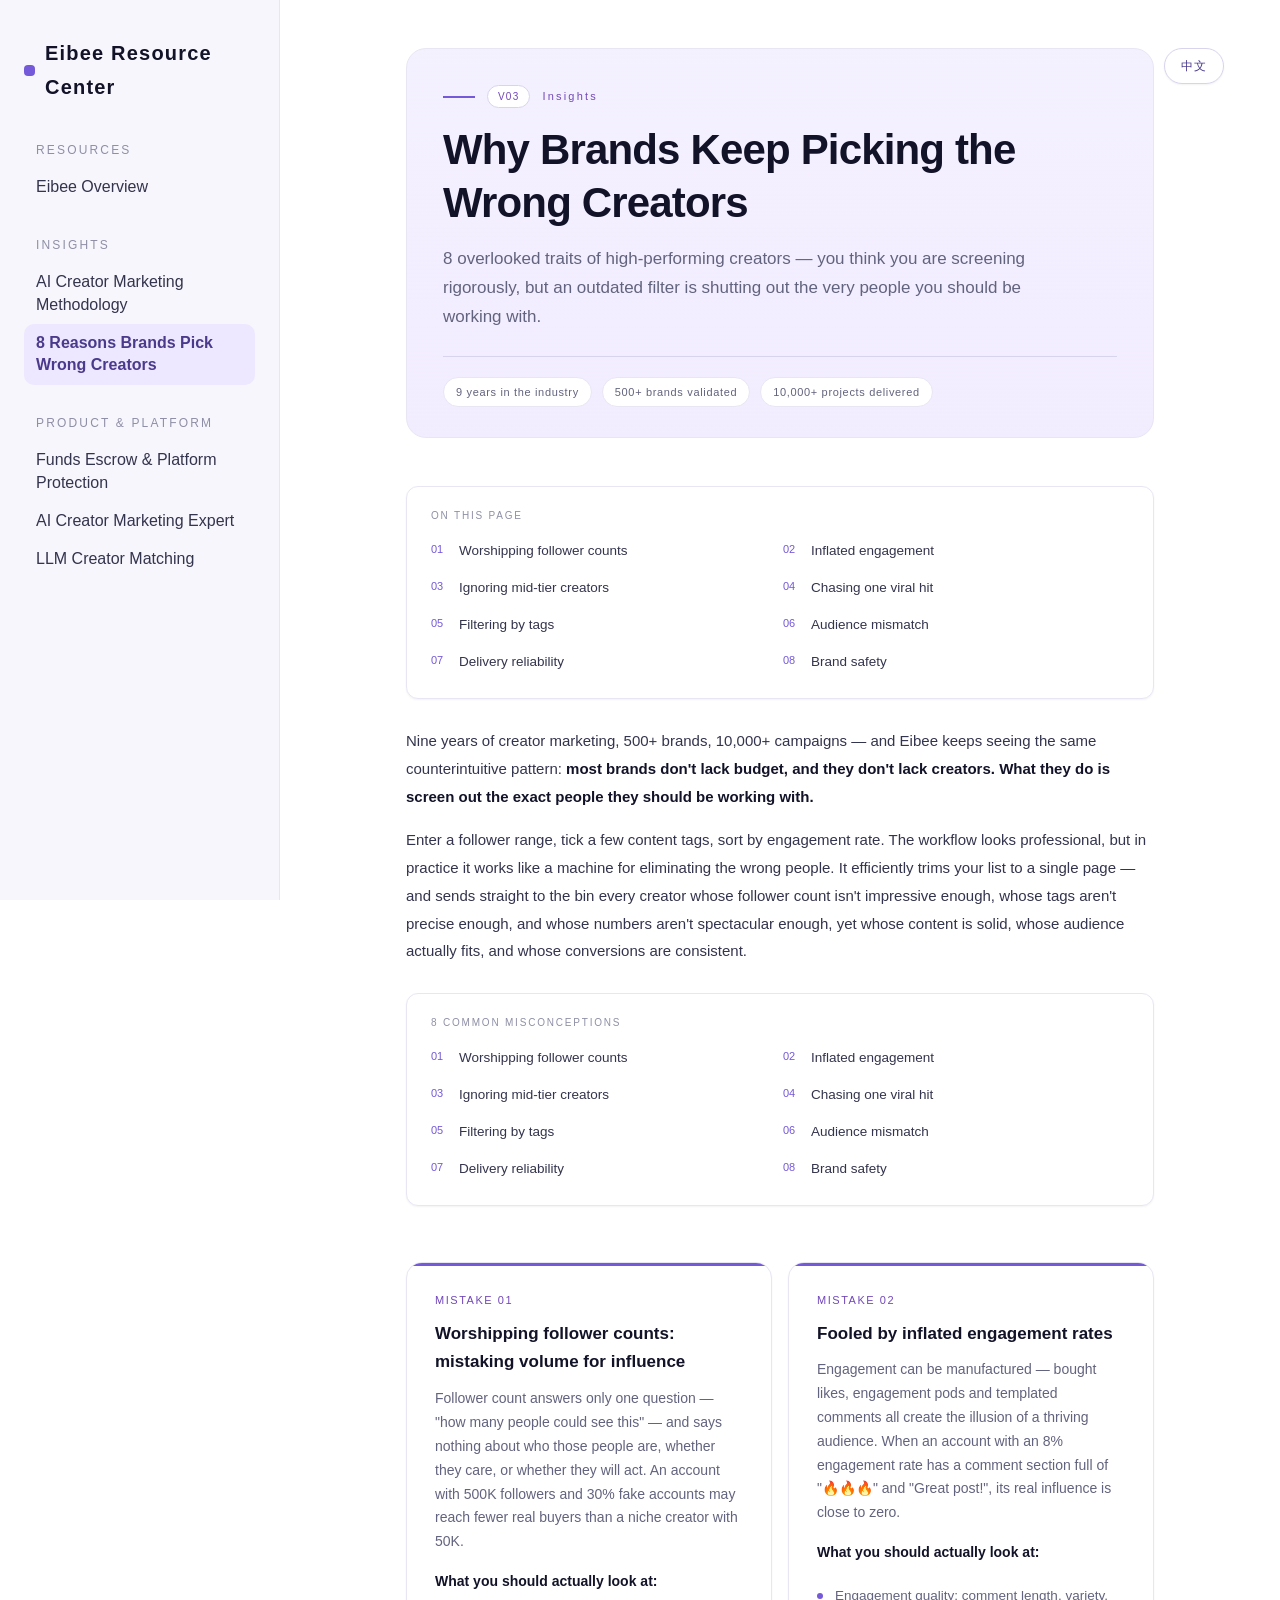
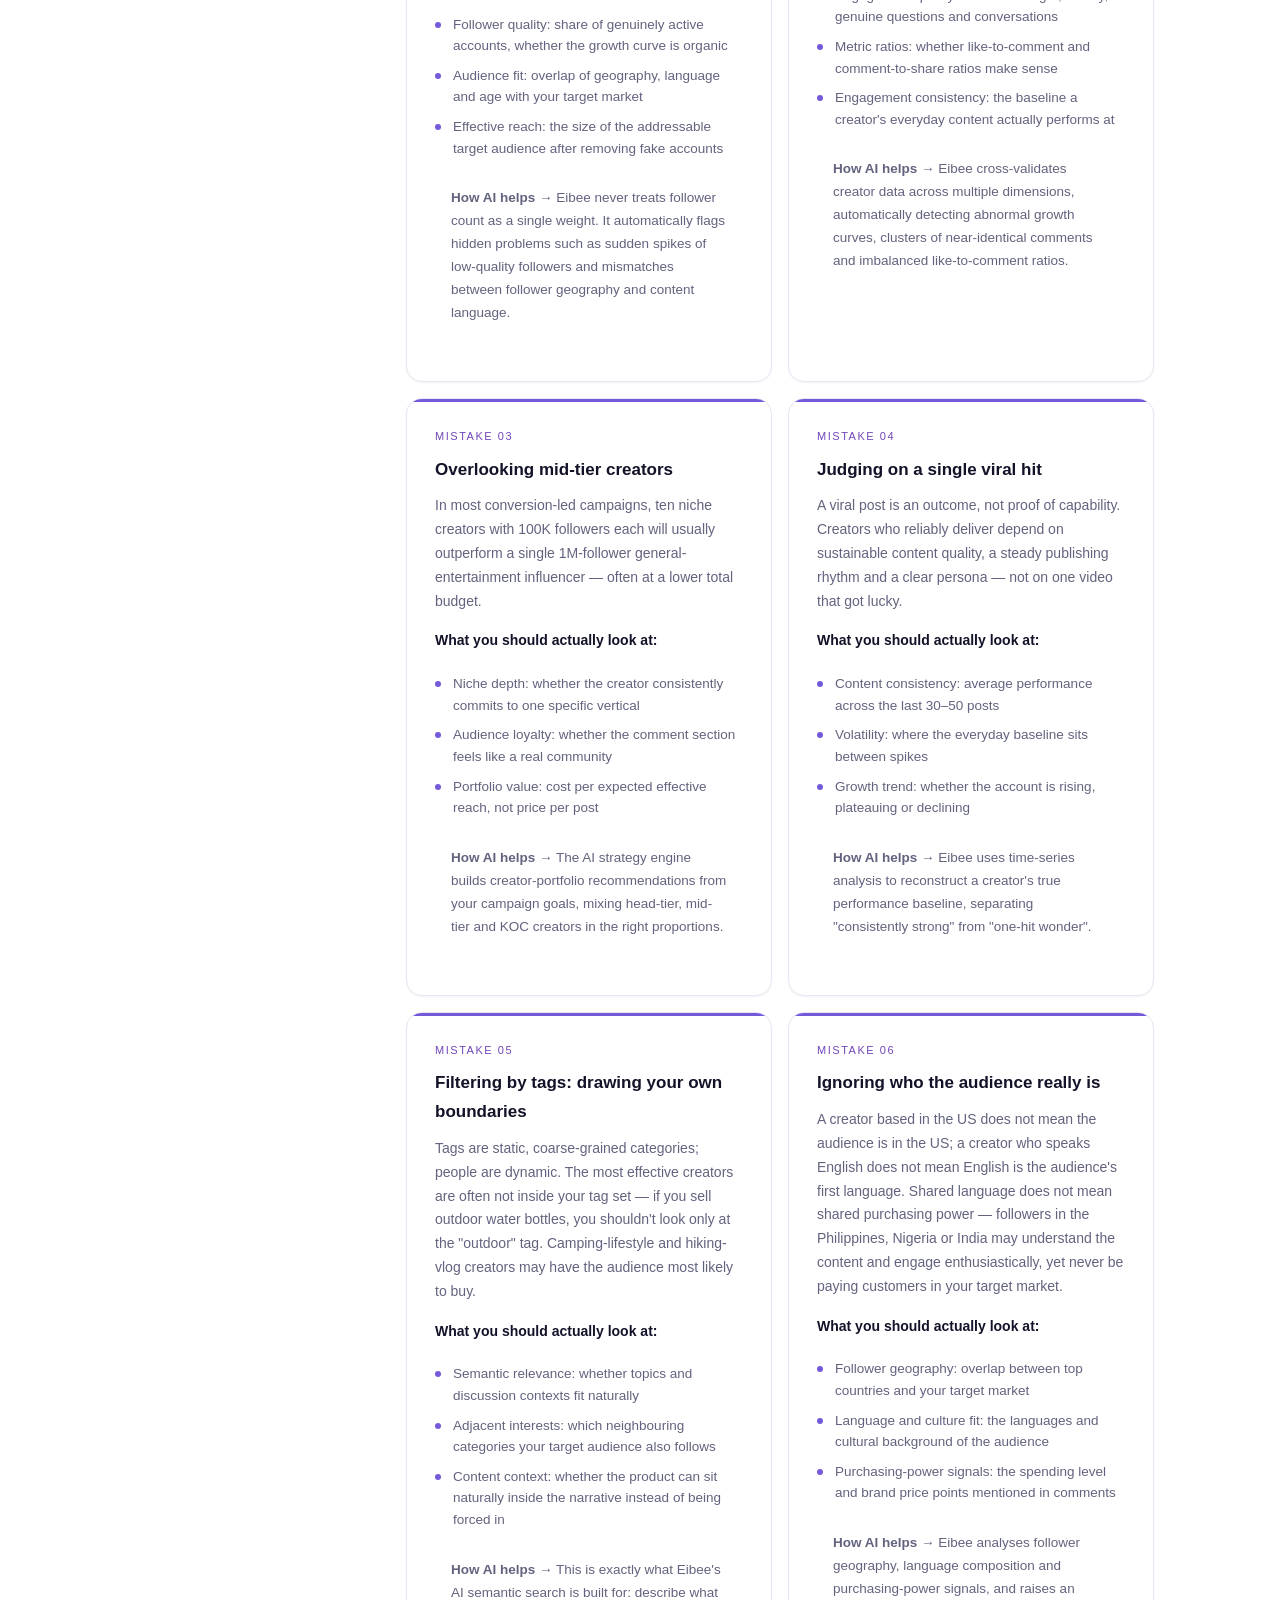
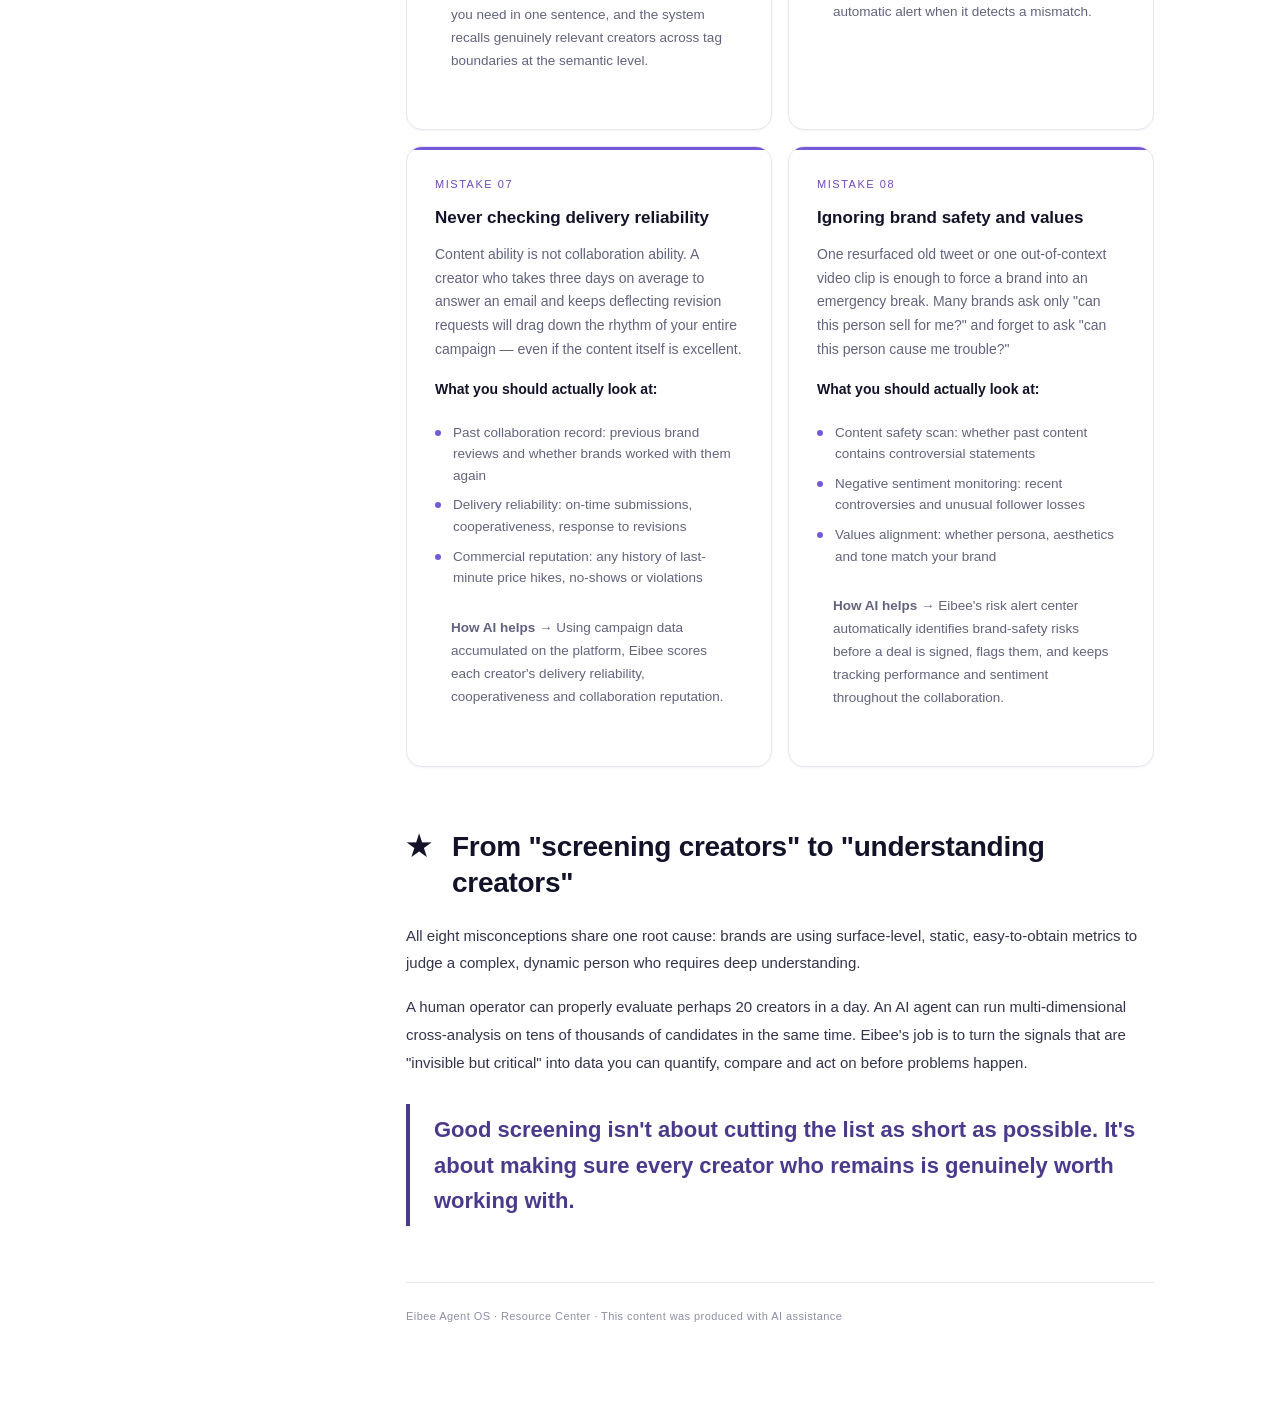
==== 8-mistakes-en.html @ 3ab06b90 "视觉调整：切换为官网同款浅色品牌风（#7459d9 主紫 + 淡紫渐变 Hero）" ====
<!doctype html>
<html lang="en">
<head>
<meta charset="utf-8">
<meta name="viewport" content="width=device-width,initial-scale=1">
<title>Why Brands Keep Picking the Wrong Creators · Eibee Resource Center</title>
<style>
:root{--paper:#ffffff;--paper-2:#f7f6fc;--bg-soft:#f4f1ff;--panel:#ffffff;--line:#e9e6f4;--line-strong:#d9d4ee;--ink:#121328;--ink-2:#33344d;--ink-3:#62637e;--grey:#8e8fa6;--primary:#7459d9;--primary-hover:#8b73e5;--primary-active:#4b3a8c;--primary-soft:#ede8ff;--violet:#7c3aed;--link:#7248b9;--grad:linear-gradient(120deg,#7459d9 0%,#7c3aed 100%);--band:linear-gradient(180deg,#f4f1ff 0%,rgba(234,225,255,.63) 100%);--shadow-sm:0 1px 2px rgba(18,19,40,.05);--shadow-md:0 8px 24px rgba(18,19,40,.08);--shadow-purple:0 8px 24px rgba(116,89,217,.16);--r-lg:16px;--r-md:12px;--title:'CreatorOS Alibaba PuHuiTi Medium','Alibaba PuHuiTi Medium','Alibaba PuHuiTi 3.0 65 Medium','PingFang SC','Microsoft YaHei',sans-serif;--mono:'CreatorOS Alibaba PuHuiTi Web','Alibaba PuHuiTi','Alibaba PuHuiTi 3.0 55 Regular','PingFang SC','Microsoft YaHei',sans-serif;--sans:'CreatorOS Alibaba PuHuiTi Web','Alibaba PuHuiTi','Alibaba PuHuiTi 3.0 55 Regular','PingFang SC','Microsoft YaHei',sans-serif;--sidebar-w:280px}*,*::before,*::after{box-sizing:border-box;margin:0;padding:0}html{scroll-behavior:smooth;-webkit-text-size-adjust:100%}body{font-family:var(--sans);background:var(--paper);color:var(--ink);line-height:1.7;font-size:15px;-webkit-font-smoothing:antialiased;-moz-osx-font-smoothing:grayscale}h1,h2,h3,h4,h5,h6,.sidebar-logo,.sidebar-group-title,.toc-title{font-family:var(--title)}::selection{background:var(--primary);color:#fff}.page-wrap{display:flex;min-height:100vh}.sidebar{width:var(--sidebar-w);min-width:var(--sidebar-w);background:var(--paper-2);border-right:1px solid var(--line);padding:36px 0;position:fixed;top:0;left:0;bottom:0;overflow-y:auto;z-index:100}.sidebar-inner{padding:0 24px}.sidebar-logo{display:flex;align-items:center;gap:10px;font-family:var(--title);font-size:20px;font-weight:700;letter-spacing:.06em;color:var(--ink);text-decoration:none;margin-bottom:36px}.sidebar-logo::before{content:"";width:11px;height:11px;border-radius:4px;background:var(--primary);flex:none}.sidebar-group{margin-bottom:28px}.sidebar-group-title{font-family:var(--title);font-size:12px;letter-spacing:.18em;color:var(--grey);text-transform:uppercase;padding:0 12px;margin-bottom:8px}.sidebar-item{display:flex;align-items:center;gap:10px;padding:8px 12px;border-radius:10px;font-size:16px;color:var(--ink-2);text-decoration:none;transition:background .15s,color .15s;line-height:1.4}.sidebar-item:hover{background:var(--primary-soft);color:var(--primary-active)}.sidebar-item.active{background:var(--primary-soft);color:var(--primary-active);font-weight:600}.sidebar-item .si-icon{display:none}.sidebar-item.sub{padding-left:34px;font-size:16px;color:var(--ink-3)}.sidebar-item.sub.active{color:var(--primary-active);background:var(--primary-soft)}.lang-toggle{position:absolute;top:48px;right:56px;z-index:200;padding:7px 16px;border-radius:999px;background:var(--paper);color:var(--primary-active);border:1px solid var(--line-strong);font-family:var(--mono);font-size:12px;letter-spacing:.1em;text-decoration:none;cursor:pointer;box-shadow:var(--shadow-sm);transition:background .15s,border-color .15s,color .15s,box-shadow .15s}.lang-toggle:hover{background:var(--primary);border-color:var(--primary);color:#fff;box-shadow:var(--shadow-purple)}.sidebar-toggle{display:none;position:fixed;top:16px;left:16px;z-index:200;width:40px;height:40px;border-radius:10px;background:var(--paper);color:var(--ink);border:1px solid var(--line-strong);font-size:18px;cursor:pointer;align-items:center;justify-content:center;box-shadow:var(--shadow-sm)}.main{margin-left:var(--sidebar-w);flex:1;min-width:0}.main-inner{position:relative;max-width:860px;margin:0 auto;padding:48px 56px 80px}.doc-hero{margin-bottom:48px;position:relative;background:var(--band);border:1px solid var(--line);border-radius:20px;padding:36px 36px 30px}.doc-eyebrow{font-family:var(--mono);font-size:11px;letter-spacing:.2em;color:var(--link);margin-bottom:16px;display:flex;align-items:center;gap:12px}.doc-eyebrow::before{content:"";width:32px;height:2px;background:var(--primary)}.doc-eyebrow .cat-tag{display:inline-block;padding:2px 10px;border-radius:999px;background:var(--paper);color:var(--link);border:1px solid var(--line-strong);font-size:10px;letter-spacing:.12em}.doc-title{font-size:clamp(28px,4vw,42px);font-weight:900;line-height:1.25;letter-spacing:-.02em;color:var(--ink);margin-bottom:16px}.doc-subtitle{font-size:17px;color:var(--ink-3);line-height:1.7;max-width:640px}.doc-meta{display:flex;gap:10px;flex-wrap:wrap;margin-top:24px;padding-top:20px;border-top:1px solid var(--line-strong);font-family:var(--mono);font-size:11px;letter-spacing:.06em;color:var(--ink-3)}.doc-meta span{display:flex;align-items:center;gap:6px;padding:5px 12px;border-radius:999px;background:var(--paper);border:1px solid var(--line)}.sec{margin-bottom:56px;scroll-margin-top:24px}.sec-head{display:flex;align-items:baseline;gap:14px;margin-bottom:20px}.sec-num{font-family:var(--mono);font-size:clamp(22px,2.8vw,28px);font-weight:700;color:var(--primary);letter-spacing:.08em;min-width:32px}.sec-title{font-size:clamp(22px,2.8vw,28px);font-weight:800;line-height:1.3;letter-spacing:-.01em;color:var(--ink)}.sec-lead{font-size:16px;color:var(--ink-3);line-height:1.8;margin-bottom:20px}.sec p{margin-bottom:16px;color:var(--ink-2);font-size:15px;line-height:1.85}.sec strong{color:var(--ink);font-weight:700}.hl{background:var(--primary);color:#fff;padding:0 .15em;border-radius:4px;font-weight:600}.pull{font-weight:800;font-size:clamp(18px,2.2vw,22px);line-height:1.6;border-left:4px solid var(--primary);padding:8px 0 8px 24px;margin:28px 0;color:var(--primary-active)}.cards{display:grid;gap:16px;margin:24px 0}.cards-2{grid-template-columns:repeat(2,1fr)}.cards-3{grid-template-columns:repeat(3,1fr)}.cards-4{grid-template-columns:repeat(4,1fr)}.card{background:var(--panel);border:1px solid var(--line);border-radius:var(--r-lg);padding:24px;box-shadow:var(--shadow-sm);transition:transform .2s,box-shadow .2s,border-color .2s}.card:hover{transform:translateY(-3px);border-color:var(--primary-hover);box-shadow:var(--shadow-purple)}.card-icon{width:40px;height:40px;border-radius:11px;background:var(--primary-soft);color:var(--primary-active);display:flex;align-items:center;justify-content:center;font-size:20px;margin-bottom:14px}.card h4{font-size:15px;font-weight:700;margin-bottom:8px;color:var(--ink)}.card p{font-size:13.5px;color:var(--ink-3);line-height:1.7;margin:0}.feat-card{background:var(--panel);border:1px solid var(--line);border-radius:var(--r-lg);padding:28px;position:relative;overflow:hidden;box-shadow:var(--shadow-sm);transition:transform .2s,box-shadow .2s,border-color .2s}.feat-card:hover{transform:translateY(-3px);border-color:var(--primary-hover);box-shadow:var(--shadow-purple)}.feat-card::before{content:"";position:absolute;top:0;left:0;right:0;height:3px;background:var(--primary)}.feat-card .fc-num{font-family:var(--mono);font-size:11px;letter-spacing:.14em;color:var(--link);margin-bottom:10px}.feat-card h4{font-size:17px;font-weight:700;margin-bottom:10px;color:var(--ink)}.feat-card p{font-size:14px;color:var(--ink-3);line-height:1.7}.feat-card ul{margin:12px 0 0;padding:0;list-style:none}.feat-card ul li{font-size:13.5px;color:var(--ink-3);padding:4px 0;padding-left:18px;position:relative;line-height:1.6}.feat-card ul li::before{content:"";position:absolute;left:0;top:12px;width:6px;height:6px;border-radius:50%;background:var(--primary)}.acc-band{background:var(--band);border:1px solid var(--line);border-radius:18px;padding:clamp(28px,4vw,48px);margin:32px 0}.acc-band .sec-title{color:var(--ink)}.stats-row{display:grid;gap:16px;margin:28px 0}.stats-4{grid-template-columns:repeat(4,1fr)}.stats-3{grid-template-columns:repeat(3,1fr)}.stat{text-align:center;padding:26px 16px;background:var(--panel);border:1px solid var(--line);border-radius:var(--r-lg);box-shadow:var(--shadow-sm);transition:border-color .2s,box-shadow .2s,transform .2s}.stat:hover{border-color:var(--primary-hover);box-shadow:var(--shadow-purple);transform:translateY(-3px)}.stat .num{font-size:clamp(28px,3.5vw,42px);font-weight:900;color:var(--primary);line-height:1;font-variant-numeric:tabular-nums}.stat .label{font-family:var(--mono);font-size:11px;letter-spacing:.1em;color:var(--grey);margin-top:10px}.table-wrap{overflow-x:auto;margin:24px 0}table{width:100%;border-collapse:collapse;font-size:14px}th{text-align:left;padding:12px 16px;font-family:var(--mono);font-size:11px;letter-spacing:.1em;color:var(--link);border-bottom:2px solid var(--primary);text-transform:uppercase}td{padding:14px 16px;border-bottom:1px solid var(--line);color:var(--ink-2)}tr:hover td{background:var(--paper-2)}.steps{margin:28px 0;position:relative}.step{display:flex;gap:20px;margin-bottom:24px;position:relative}.step:last-child{margin-bottom:0}.step-marker{width:36px;height:36px;flex:none;border-radius:50%;background:var(--primary);color:#fff;display:flex;align-items:center;justify-content:center;font-family:var(--mono);font-weight:700;font-size:14px}.step-body h4{font-size:15px;font-weight:700;margin-bottom:6px;color:var(--ink)}.step-body p{font-size:14px;color:var(--ink-3);margin:0;line-height:1.7}.doc-footer{margin-top:48px;padding-top:24px;border-top:1px solid var(--line);font-family:var(--mono);font-size:11px;letter-spacing:.04em;color:var(--grey);line-height:1.8}.toc{background:var(--paper);border:1px solid var(--line);border-radius:var(--r-md);padding:20px 24px;margin:28px 0;box-shadow:var(--shadow-sm)}.toc-title{font-family:var(--title);font-size:10px;letter-spacing:.18em;color:var(--grey);text-transform:uppercase;margin-bottom:12px}.toc-list{list-style:none;display:grid;grid-template-columns:repeat(2,1fr);gap:6px}.toc-list a{color:var(--ink-2);text-decoration:none;font-size:13.5px;padding:4px 0;display:flex;gap:8px;transition:color .15s}.toc-list a:hover{color:var(--link)}.toc-list a .tn{font-family:var(--mono);font-size:11px;color:var(--primary);min-width:20px}@media(max-width:900px){.sidebar{transform:translateX(-100%);transition:transform .25s;box-shadow:8px 0 40px rgba(18,19,40,.18)}.sidebar.open{transform:translateX(0)}.sidebar-toggle{display:flex}.main{margin-left:0}.main-inner{padding:32px 20px 60px}.lang-toggle{top:32px;right:20px}.doc-hero{padding:26px 22px 24px}.cards-2,.cards-3,.cards-4{grid-template-columns:1fr}.stats-4,.stats-3{grid-template-columns:repeat(2,1fr)}.toc-list{grid-template-columns:1fr}}@media(max-width:560px){.stats-4,.stats-3{grid-template-columns:1fr}}@media print{.sidebar,.sidebar-toggle,.lang-toggle{display:none!important}.main{margin-left:0}.main-inner{max-width:100%;padding:0}.sec{break-inside:avoid}.card,.feat-card,.stat,.acc-band,.doc-hero{break-inside:avoid;box-shadow:none}}
</style>
</head>
<body>
<div class="page-wrap">
<aside class="sidebar" id="sidebar">
  <div class="sidebar-inner">
    <a class="sidebar-logo" href="index.html?sharecode=LYEO55FTEU">Eibee Resource Center</a>
    <div class="sidebar-group">
  <div class="sidebar-group-title">RESOURCES</div>
  <a class="sidebar-item" href="index.html?sharecode=LYEO55FTEU"><span class="si-icon">›</span>Eibee Overview</a>
</div><div class="sidebar-group">
  <div class="sidebar-group-title">INSIGHTS</div>
  <a class="sidebar-item" href="methodology.html?sharecode=LYEO55FTEU"><span class="si-icon">›</span>AI Creator Marketing Methodology</a><a class="sidebar-item active" href="8-mistakes.html?sharecode=LYEO55FTEU"><span class="si-icon">›</span>8 Reasons Brands Pick Wrong Creators</a>
</div><div class="sidebar-group">
  <div class="sidebar-group-title">PRODUCT &amp; PLATFORM</div>
  <a class="sidebar-item" href="fund-escrow.html?sharecode=LYEO55FTEU"><span class="si-icon">›</span>Funds Escrow &amp; Platform Protection</a><a class="sidebar-item" href="ai-expert.html?sharecode=LYEO55FTEU"><span class="si-icon">›</span>AI Creator Marketing Expert</a><a class="sidebar-item" href="llm-matching.html?sharecode=LYEO55FTEU"><span class="si-icon">›</span>LLM Creator Matching</a>
</div>
  </div>
</aside>
<button class="sidebar-toggle" id="sidebarToggle">☰</button>
<main class="main"><div class="main-inner">
<div class="doc-hero">
  <div class="doc-eyebrow"><span class="cat-tag">V03</span> Insights</div>
  <h1 class="doc-title">Why Brands Keep Picking the Wrong Creators</h1>
  <p class="doc-subtitle">8 overlooked traits of high-performing creators — you think you are screening rigorously, but an outdated filter is shutting out the very people you should be working with.</p>
  <div class="doc-meta"><span>9 years in the industry</span><span>500+ brands validated</span><span>10,000+ projects delivered</span></div>
</div>
<div class="toc"><div class="toc-title">On this page</div><div class="toc-list"><a href="#s1"><span class="tn">01</span>Worshipping follower counts</a><a href="#s2"><span class="tn">02</span>Inflated engagement</a><a href="#s3"><span class="tn">03</span>Ignoring mid-tier creators</a><a href="#s4"><span class="tn">04</span>Chasing one viral hit</a><a href="#s5"><span class="tn">05</span>Filtering by tags</a><a href="#s6"><span class="tn">06</span>Audience mismatch</a><a href="#s7"><span class="tn">07</span>Delivery reliability</a><a href="#s8"><span class="tn">08</span>Brand safety</a></div></div>

<section class="sec">
  <p>Nine years of creator marketing, 500+ brands, 10,000+ campaigns — and Eibee keeps seeing the same counterintuitive pattern: <strong>most brands don't lack budget, and they don't lack creators. What they do is screen out the exact people they should be working with.</strong></p>
  <p>Enter a follower range, tick a few content tags, sort by engagement rate. The workflow looks professional, but in practice it works like a machine for eliminating the wrong people. It efficiently trims your list to a single page — and sends straight to the bin every creator whose follower count isn't impressive enough, whose tags aren't precise enough, and whose numbers aren't spectacular enough, yet whose content is solid, whose audience actually fits, and whose conversions are consistent.</p>
  <div class="toc">
    <div class="toc-title">8 Common Misconceptions</div>
    <div class="toc-list">
      <a href="#s1"><span class="tn">01</span>Worshipping follower counts</a>
      <a href="#s2"><span class="tn">02</span>Inflated engagement</a>
      <a href="#s3"><span class="tn">03</span>Ignoring mid-tier creators</a>
      <a href="#s4"><span class="tn">04</span>Chasing one viral hit</a>
      <a href="#s5"><span class="tn">05</span>Filtering by tags</a>
      <a href="#s6"><span class="tn">06</span>Audience mismatch</a>
      <a href="#s7"><span class="tn">07</span>Delivery reliability</a>
      <a href="#s8"><span class="tn">08</span>Brand safety</a>
    </div>
  </div>
</section>
<section class="sec">
  <div class="cards cards-2"><div class="feat-card" id="s1">
  <div class="fc-num">MISTAKE 01</div>
  <h4>Worshipping follower counts: mistaking volume for influence</h4>
  <p>Follower count answers only one question — "how many people could see this" — and says nothing about who those people are, whether they care, or whether they will act. An account with 500K followers and 30% fake accounts may reach fewer real buyers than a niche creator with 50K.</p>
  <p style="margin-top:12px"><strong>What you should actually look at:</strong></p>
  <ul><li>Follower quality: share of genuinely active accounts, whether the growth curve is organic</li><li>Audience fit: overlap of geography, language and age with your target market</li><li>Effective reach: the size of the addressable target audience after removing fake accounts</li></ul>
  <p style="margin-top:12px;padding:12px 16px;background:var(--acc-soft);border-radius:8px;font-size:13.5px"><strong style="color:var(--acc-deep)">How AI helps →</strong> Eibee never treats follower count as a single weight. It automatically flags hidden problems such as sudden spikes of low-quality followers and mismatches between follower geography and content language.</p>
</div><div class="feat-card" id="s2">
  <div class="fc-num">MISTAKE 02</div>
  <h4>Fooled by inflated engagement rates</h4>
  <p>Engagement can be manufactured — bought likes, engagement pods and templated comments all create the illusion of a thriving audience. When an account with an 8% engagement rate has a comment section full of "🔥🔥🔥" and "Great post!", its real influence is close to zero.</p>
  <p style="margin-top:12px"><strong>What you should actually look at:</strong></p>
  <ul><li>Engagement quality: comment length, variety, genuine questions and conversations</li><li>Metric ratios: whether like-to-comment and comment-to-share ratios make sense</li><li>Engagement consistency: the baseline a creator's everyday content actually performs at</li></ul>
  <p style="margin-top:12px;padding:12px 16px;background:var(--acc-soft);border-radius:8px;font-size:13.5px"><strong style="color:var(--acc-deep)">How AI helps →</strong> Eibee cross-validates creator data across multiple dimensions, automatically detecting abnormal growth curves, clusters of near-identical comments and imbalanced like-to-comment ratios.</p>
</div><div class="feat-card" id="s3">
  <div class="fc-num">MISTAKE 03</div>
  <h4>Overlooking mid-tier creators</h4>
  <p>In most conversion-led campaigns, ten niche creators with 100K followers each will usually outperform a single 1M-follower general-entertainment influencer — often at a lower total budget.</p>
  <p style="margin-top:12px"><strong>What you should actually look at:</strong></p>
  <ul><li>Niche depth: whether the creator consistently commits to one specific vertical</li><li>Audience loyalty: whether the comment section feels like a real community</li><li>Portfolio value: cost per expected effective reach, not price per post</li></ul>
  <p style="margin-top:12px;padding:12px 16px;background:var(--acc-soft);border-radius:8px;font-size:13.5px"><strong style="color:var(--acc-deep)">How AI helps →</strong> The AI strategy engine builds creator-portfolio recommendations from your campaign goals, mixing head-tier, mid-tier and KOC creators in the right proportions.</p>
</div><div class="feat-card" id="s4">
  <div class="fc-num">MISTAKE 04</div>
  <h4>Judging on a single viral hit</h4>
  <p>A viral post is an outcome, not proof of capability. Creators who reliably deliver depend on sustainable content quality, a steady publishing rhythm and a clear persona — not on one video that got lucky.</p>
  <p style="margin-top:12px"><strong>What you should actually look at:</strong></p>
  <ul><li>Content consistency: average performance across the last 30–50 posts</li><li>Volatility: where the everyday baseline sits between spikes</li><li>Growth trend: whether the account is rising, plateauing or declining</li></ul>
  <p style="margin-top:12px;padding:12px 16px;background:var(--acc-soft);border-radius:8px;font-size:13.5px"><strong style="color:var(--acc-deep)">How AI helps →</strong> Eibee uses time-series analysis to reconstruct a creator's true performance baseline, separating "consistently strong" from "one-hit wonder".</p>
</div><div class="feat-card" id="s5">
  <div class="fc-num">MISTAKE 05</div>
  <h4>Filtering by tags: drawing your own boundaries</h4>
  <p>Tags are static, coarse-grained categories; people are dynamic. The most effective creators are often not inside your tag set — if you sell outdoor water bottles, you shouldn't look only at the "outdoor" tag. Camping-lifestyle and hiking-vlog creators may have the audience most likely to buy.</p>
  <p style="margin-top:12px"><strong>What you should actually look at:</strong></p>
  <ul><li>Semantic relevance: whether topics and discussion contexts fit naturally</li><li>Adjacent interests: which neighbouring categories your target audience also follows</li><li>Content context: whether the product can sit naturally inside the narrative instead of being forced in</li></ul>
  <p style="margin-top:12px;padding:12px 16px;background:var(--acc-soft);border-radius:8px;font-size:13.5px"><strong style="color:var(--acc-deep)">How AI helps →</strong> This is exactly what Eibee's AI semantic search is built for: describe what you need in one sentence, and the system recalls genuinely relevant creators across tag boundaries at the semantic level.</p>
</div><div class="feat-card" id="s6">
  <div class="fc-num">MISTAKE 06</div>
  <h4>Ignoring who the audience really is</h4>
  <p>A creator based in the US does not mean the audience is in the US; a creator who speaks English does not mean English is the audience's first language. Shared language does not mean shared purchasing power — followers in the Philippines, Nigeria or India may understand the content and engage enthusiastically, yet never be paying customers in your target market.</p>
  <p style="margin-top:12px"><strong>What you should actually look at:</strong></p>
  <ul><li>Follower geography: overlap between top countries and your target market</li><li>Language and culture fit: the languages and cultural background of the audience</li><li>Purchasing-power signals: the spending level and brand price points mentioned in comments</li></ul>
  <p style="margin-top:12px;padding:12px 16px;background:var(--acc-soft);border-radius:8px;font-size:13.5px"><strong style="color:var(--acc-deep)">How AI helps →</strong> Eibee analyses follower geography, language composition and purchasing-power signals, and raises an automatic alert when it detects a mismatch.</p>
</div><div class="feat-card" id="s7">
  <div class="fc-num">MISTAKE 07</div>
  <h4>Never checking delivery reliability</h4>
  <p>Content ability is not collaboration ability. A creator who takes three days on average to answer an email and keeps deflecting revision requests will drag down the rhythm of your entire campaign — even if the content itself is excellent.</p>
  <p style="margin-top:12px"><strong>What you should actually look at:</strong></p>
  <ul><li>Past collaboration record: previous brand reviews and whether brands worked with them again</li><li>Delivery reliability: on-time submissions, cooperativeness, response to revisions</li><li>Commercial reputation: any history of last-minute price hikes, no-shows or violations</li></ul>
  <p style="margin-top:12px;padding:12px 16px;background:var(--acc-soft);border-radius:8px;font-size:13.5px"><strong style="color:var(--acc-deep)">How AI helps →</strong> Using campaign data accumulated on the platform, Eibee scores each creator's delivery reliability, cooperativeness and collaboration reputation.</p>
</div><div class="feat-card" id="s8">
  <div class="fc-num">MISTAKE 08</div>
  <h4>Ignoring brand safety and values</h4>
  <p>One resurfaced old tweet or one out-of-context video clip is enough to force a brand into an emergency break. Many brands ask only "can this person sell for me?" and forget to ask "can this person cause me trouble?"</p>
  <p style="margin-top:12px"><strong>What you should actually look at:</strong></p>
  <ul><li>Content safety scan: whether past content contains controversial statements</li><li>Negative sentiment monitoring: recent controversies and unusual follower losses</li><li>Values alignment: whether persona, aesthetics and tone match your brand</li></ul>
  <p style="margin-top:12px;padding:12px 16px;background:var(--acc-soft);border-radius:8px;font-size:13.5px"><strong style="color:var(--acc-deep)">How AI helps →</strong> Eibee's risk alert center automatically identifies brand-safety risks before a deal is signed, flags them, and keeps tracking performance and sentiment throughout the collaboration.</p>
</div></div>
</section>
<section class="sec">
  <div class="sec-head"><span class="sec-num" style="color:var(--acc)">★</span><h2 class="sec-title">From "screening creators" to "understanding creators"</h2></div>
  <p>All eight misconceptions share one root cause: brands are using surface-level, static, easy-to-obtain metrics to judge a complex, dynamic person who requires deep understanding.</p>
  <p>A human operator can properly evaluate perhaps 20 creators in a day. An AI agent can run multi-dimensional cross-analysis on tens of thousands of candidates in the same time. Eibee's job is to turn the signals that are "invisible but critical" into data you can quantify, compare and act on before problems happen.</p>
  <div class="pull" style="border-left-color:var(--acc)">Good screening isn't about cutting the list as short as possible. It's about making sure every creator who remains is genuinely worth working with.</div>
</section>

<div class="doc-footer">
  Eibee Agent OS · Resource Center · This content was produced with AI assistance
</div>
</div></main>
</div>
<script>
document.getElementById('sidebarToggle').addEventListener('click',function(){
  document.getElementById('sidebar').classList.toggle('open');
});
document.addEventListener('click',function(e){
  if(!e.target.closest('.sidebar')&&!e.target.closest('.sidebar-toggle')){
    document.getElementById('sidebar').classList.remove('open');
  }
});
</script>
<a class="lang-toggle" href="8-mistakes.html?sharecode=LYEO55FTEU">中文</a></body>
</html>
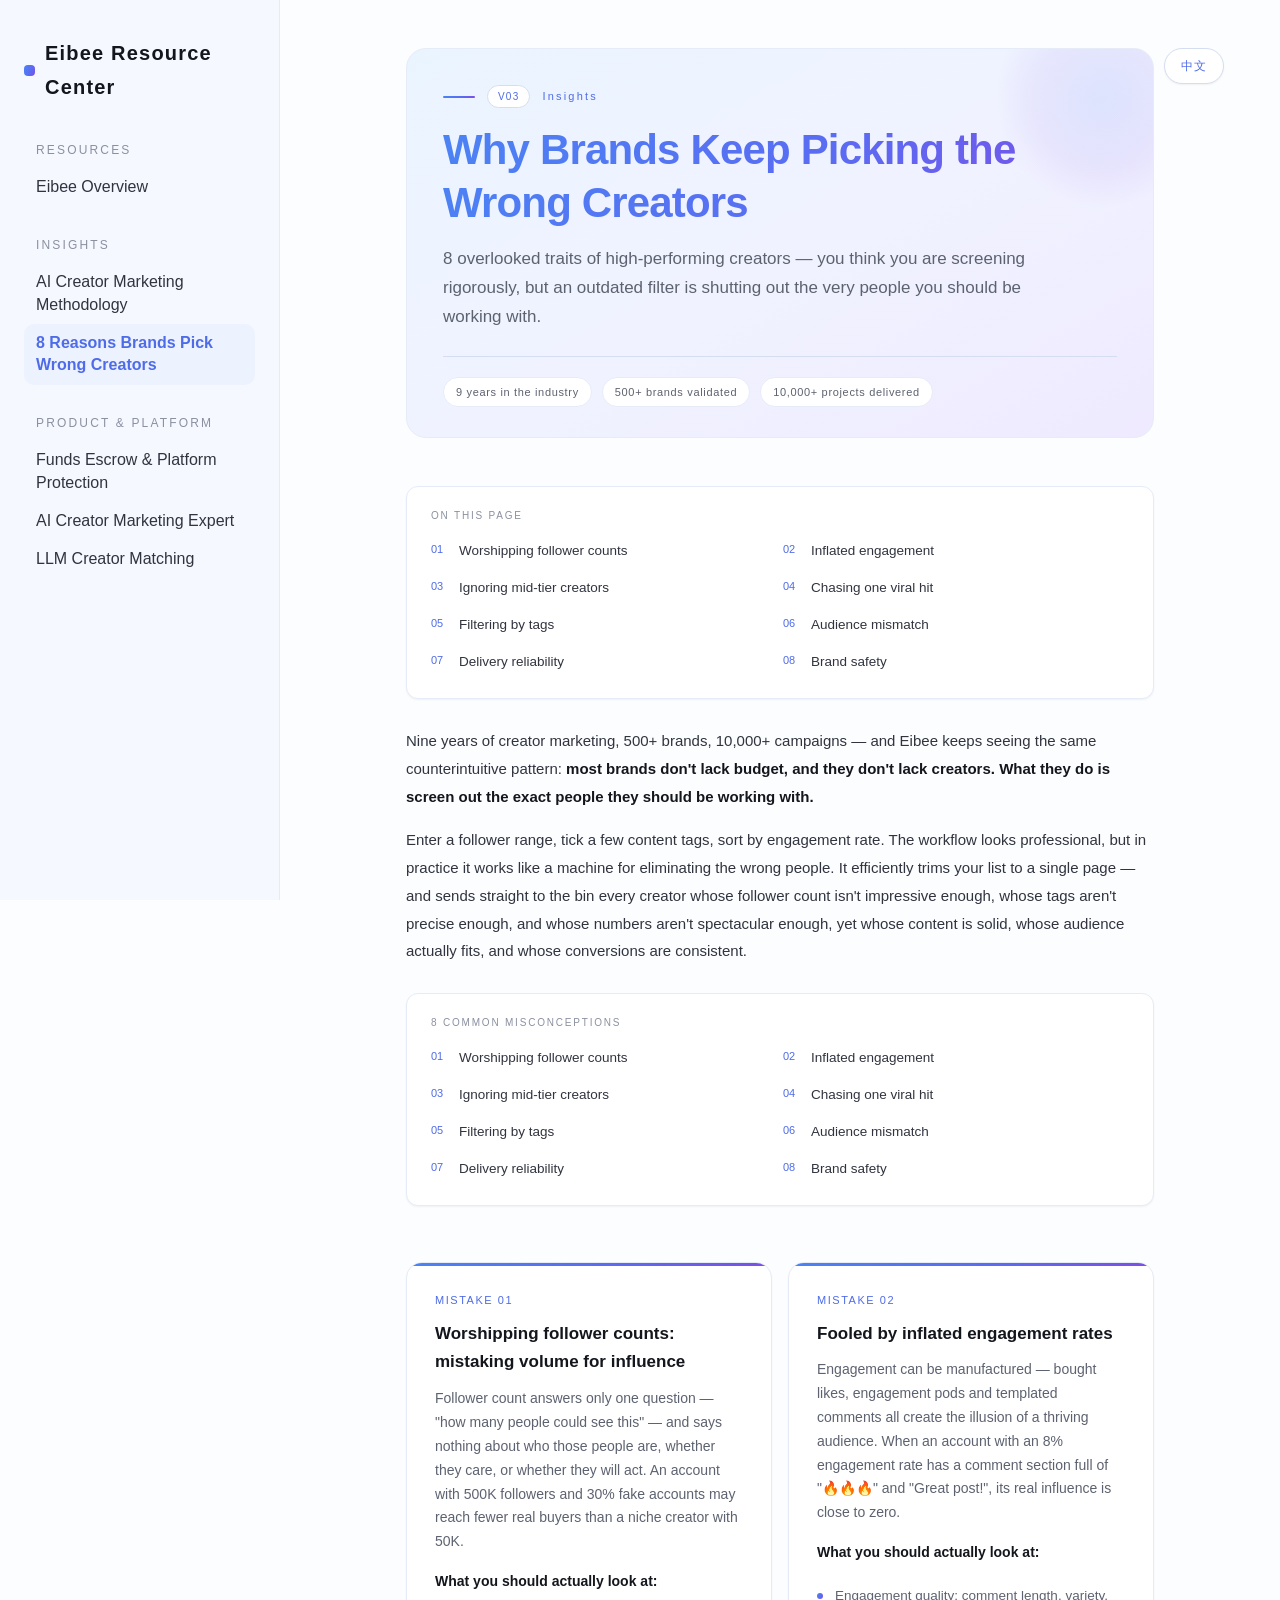
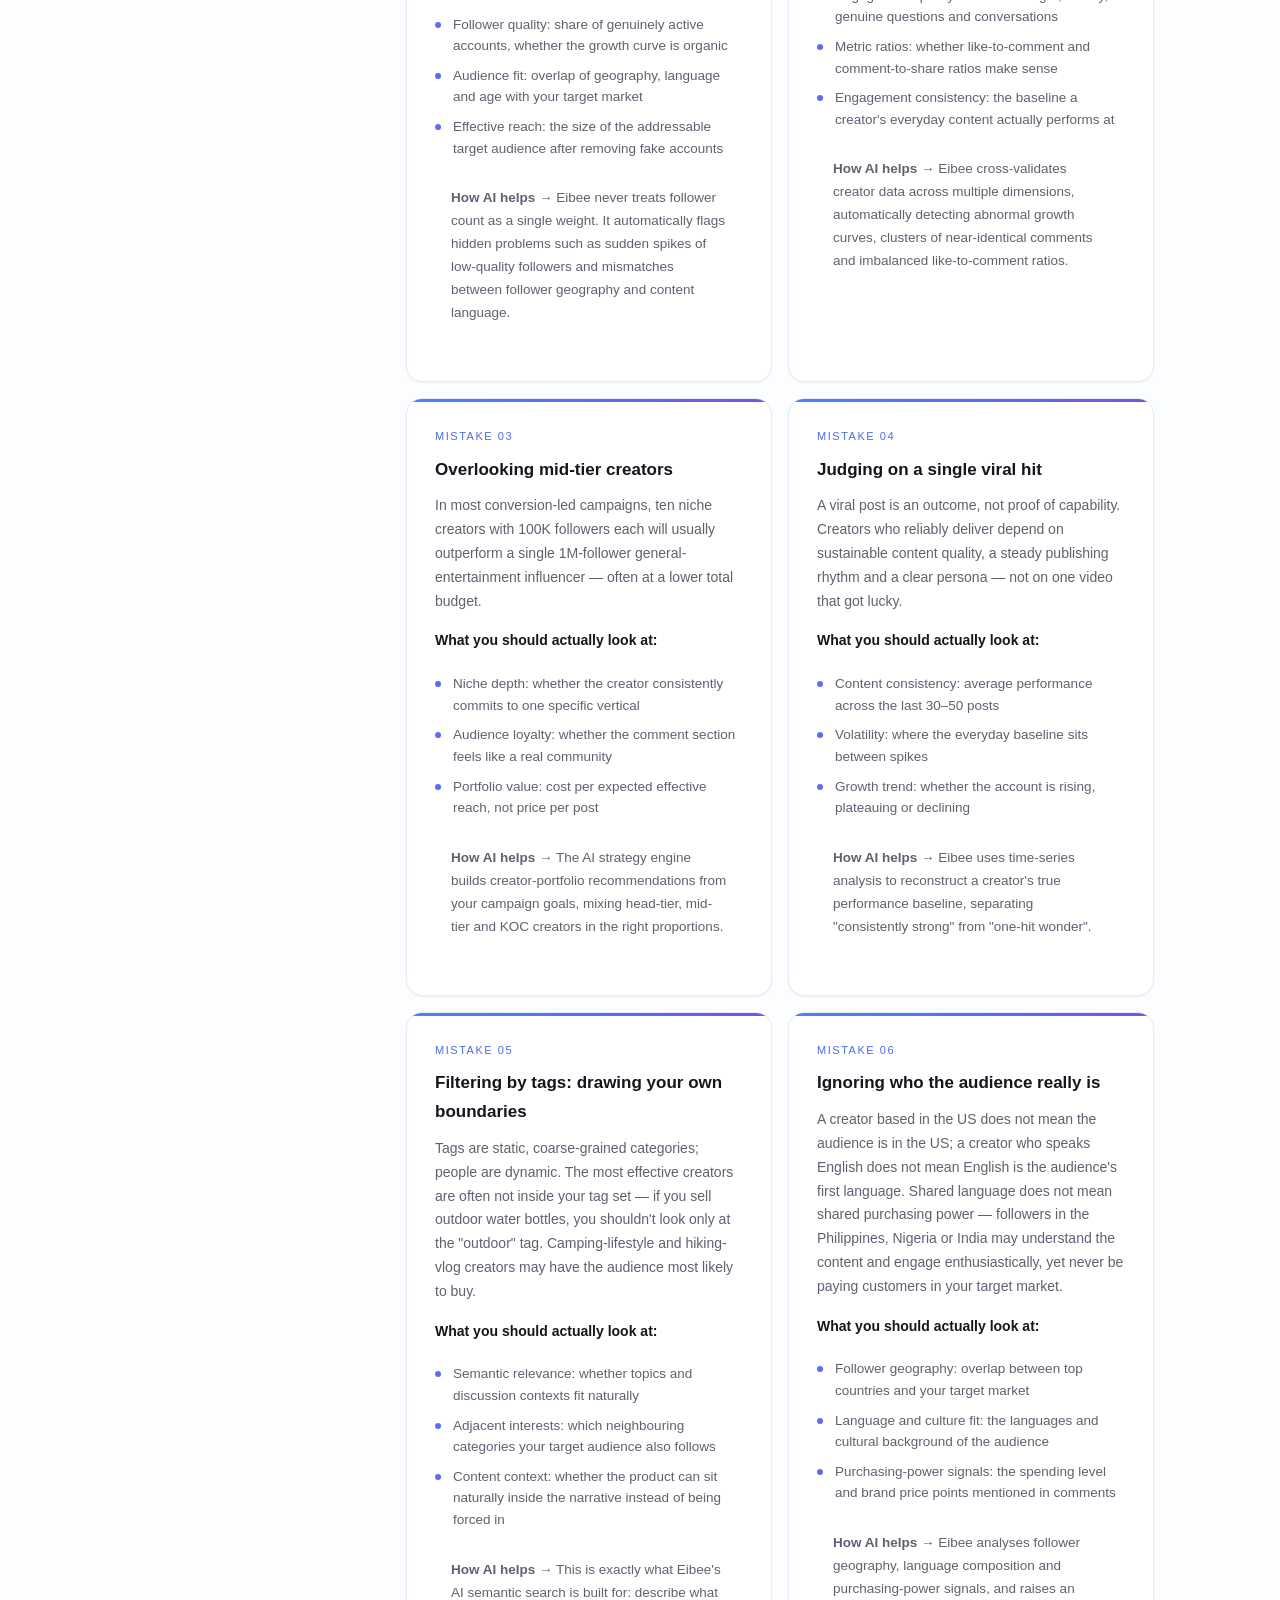
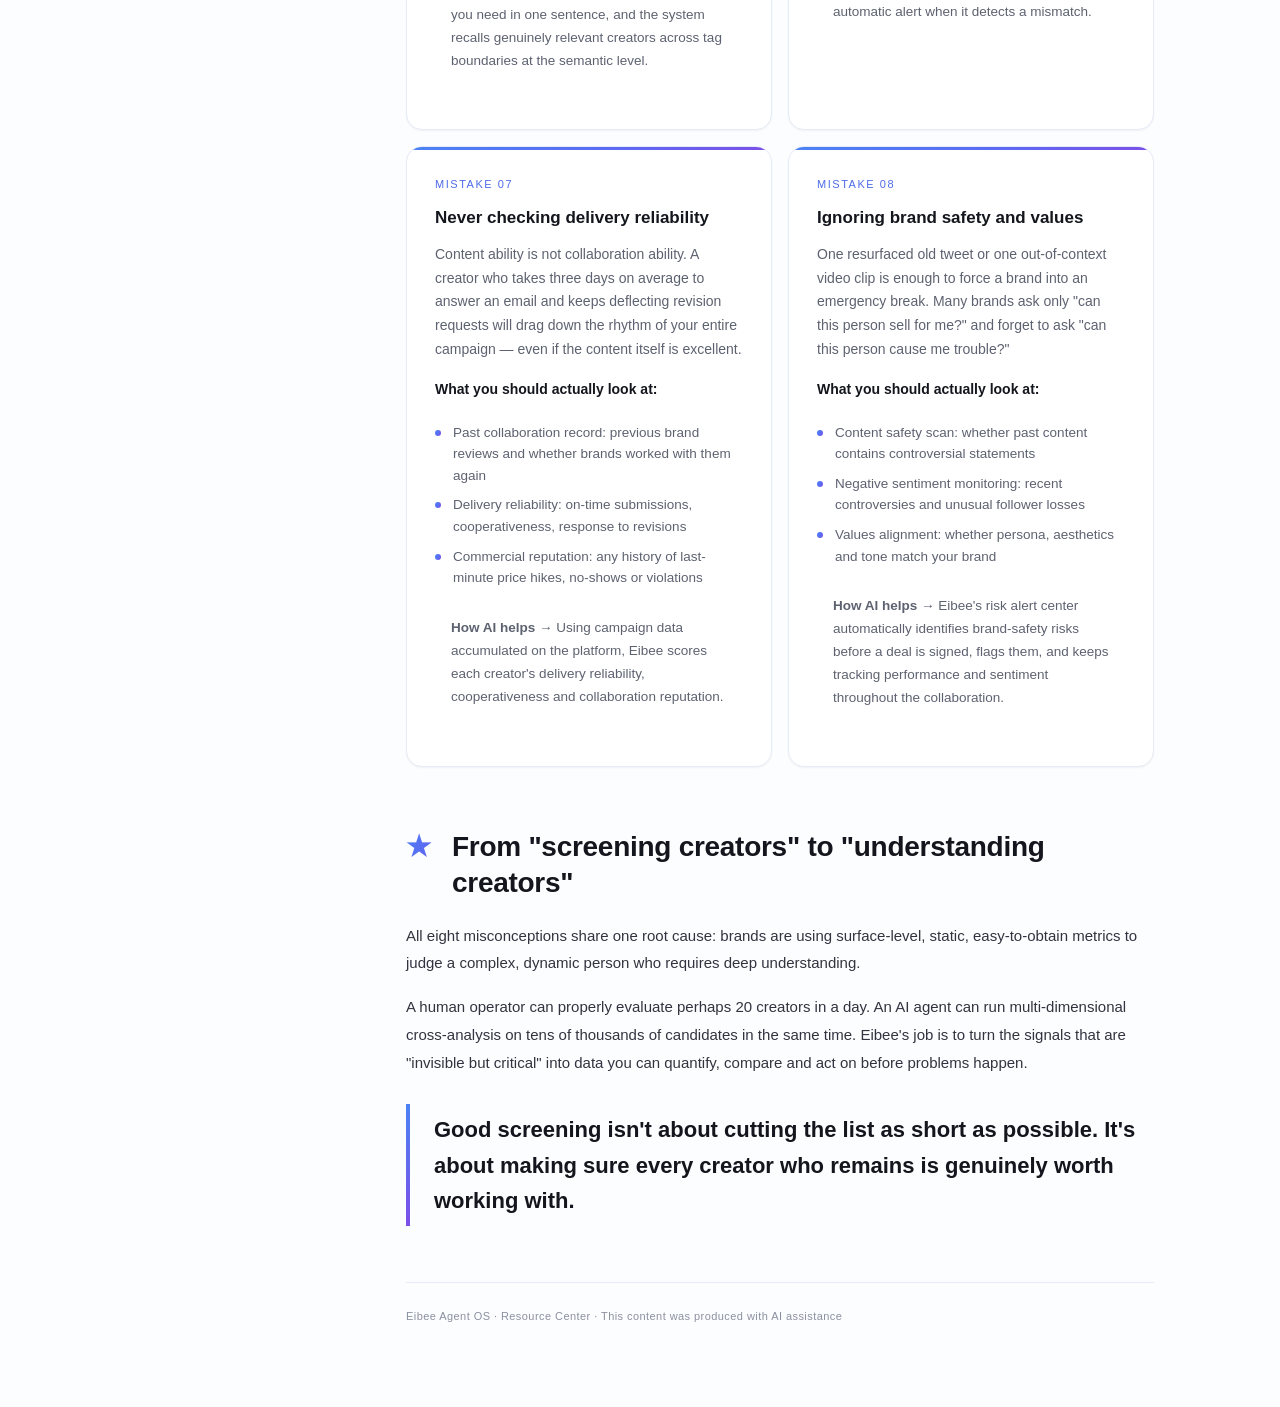
==== commit 1486964e: "视觉调整：对齐官网首页空气感浅色风（蓝→紫渐变标题文字 + 浅蓝紫背景晕染）" ====
--- a/8-mistakes-en.html
+++ b/8-mistakes-en.html
@@ -5,7 +5,7 @@
 <meta name="viewport" content="width=device-width,initial-scale=1">
 <title>Why Brands Keep Picking the Wrong Creators · Eibee Resource Center</title>
 <style>
-:root{--paper:#ffffff;--paper-2:#f7f6fc;--bg-soft:#f4f1ff;--panel:#ffffff;--line:#e9e6f4;--line-strong:#d9d4ee;--ink:#121328;--ink-2:#33344d;--ink-3:#62637e;--grey:#8e8fa6;--primary:#7459d9;--primary-hover:#8b73e5;--primary-active:#4b3a8c;--primary-soft:#ede8ff;--violet:#7c3aed;--link:#7248b9;--grad:linear-gradient(120deg,#7459d9 0%,#7c3aed 100%);--band:linear-gradient(180deg,#f4f1ff 0%,rgba(234,225,255,.63) 100%);--shadow-sm:0 1px 2px rgba(18,19,40,.05);--shadow-md:0 8px 24px rgba(18,19,40,.08);--shadow-purple:0 8px 24px rgba(116,89,217,.16);--r-lg:16px;--r-md:12px;--title:'CreatorOS Alibaba PuHuiTi Medium','Alibaba PuHuiTi Medium','Alibaba PuHuiTi 3.0 65 Medium','PingFang SC','Microsoft YaHei',sans-serif;--mono:'CreatorOS Alibaba PuHuiTi Web','Alibaba PuHuiTi','Alibaba PuHuiTi 3.0 55 Regular','PingFang SC','Microsoft YaHei',sans-serif;--sans:'CreatorOS Alibaba PuHuiTi Web','Alibaba PuHuiTi','Alibaba PuHuiTi 3.0 55 Regular','PingFang SC','Microsoft YaHei',sans-serif;--sidebar-w:280px}*,*::before,*::after{box-sizing:border-box;margin:0;padding:0}html{scroll-behavior:smooth;-webkit-text-size-adjust:100%}body{font-family:var(--sans);background:var(--paper);color:var(--ink);line-height:1.7;font-size:15px;-webkit-font-smoothing:antialiased;-moz-osx-font-smoothing:grayscale}h1,h2,h3,h4,h5,h6,.sidebar-logo,.sidebar-group-title,.toc-title{font-family:var(--title)}::selection{background:var(--primary);color:#fff}.page-wrap{display:flex;min-height:100vh}.sidebar{width:var(--sidebar-w);min-width:var(--sidebar-w);background:var(--paper-2);border-right:1px solid var(--line);padding:36px 0;position:fixed;top:0;left:0;bottom:0;overflow-y:auto;z-index:100}.sidebar-inner{padding:0 24px}.sidebar-logo{display:flex;align-items:center;gap:10px;font-family:var(--title);font-size:20px;font-weight:700;letter-spacing:.06em;color:var(--ink);text-decoration:none;margin-bottom:36px}.sidebar-logo::before{content:"";width:11px;height:11px;border-radius:4px;background:var(--primary);flex:none}.sidebar-group{margin-bottom:28px}.sidebar-group-title{font-family:var(--title);font-size:12px;letter-spacing:.18em;color:var(--grey);text-transform:uppercase;padding:0 12px;margin-bottom:8px}.sidebar-item{display:flex;align-items:center;gap:10px;padding:8px 12px;border-radius:10px;font-size:16px;color:var(--ink-2);text-decoration:none;transition:background .15s,color .15s;line-height:1.4}.sidebar-item:hover{background:var(--primary-soft);color:var(--primary-active)}.sidebar-item.active{background:var(--primary-soft);color:var(--primary-active);font-weight:600}.sidebar-item .si-icon{display:none}.sidebar-item.sub{padding-left:34px;font-size:16px;color:var(--ink-3)}.sidebar-item.sub.active{color:var(--primary-active);background:var(--primary-soft)}.lang-toggle{position:absolute;top:48px;right:56px;z-index:200;padding:7px 16px;border-radius:999px;background:var(--paper);color:var(--primary-active);border:1px solid var(--line-strong);font-family:var(--mono);font-size:12px;letter-spacing:.1em;text-decoration:none;cursor:pointer;box-shadow:var(--shadow-sm);transition:background .15s,border-color .15s,color .15s,box-shadow .15s}.lang-toggle:hover{background:var(--primary);border-color:var(--primary);color:#fff;box-shadow:var(--shadow-purple)}.sidebar-toggle{display:none;position:fixed;top:16px;left:16px;z-index:200;width:40px;height:40px;border-radius:10px;background:var(--paper);color:var(--ink);border:1px solid var(--line-strong);font-size:18px;cursor:pointer;align-items:center;justify-content:center;box-shadow:var(--shadow-sm)}.main{margin-left:var(--sidebar-w);flex:1;min-width:0}.main-inner{position:relative;max-width:860px;margin:0 auto;padding:48px 56px 80px}.doc-hero{margin-bottom:48px;position:relative;background:var(--band);border:1px solid var(--line);border-radius:20px;padding:36px 36px 30px}.doc-eyebrow{font-family:var(--mono);font-size:11px;letter-spacing:.2em;color:var(--link);margin-bottom:16px;display:flex;align-items:center;gap:12px}.doc-eyebrow::before{content:"";width:32px;height:2px;background:var(--primary)}.doc-eyebrow .cat-tag{display:inline-block;padding:2px 10px;border-radius:999px;background:var(--paper);color:var(--link);border:1px solid var(--line-strong);font-size:10px;letter-spacing:.12em}.doc-title{font-size:clamp(28px,4vw,42px);font-weight:900;line-height:1.25;letter-spacing:-.02em;color:var(--ink);margin-bottom:16px}.doc-subtitle{font-size:17px;color:var(--ink-3);line-height:1.7;max-width:640px}.doc-meta{display:flex;gap:10px;flex-wrap:wrap;margin-top:24px;padding-top:20px;border-top:1px solid var(--line-strong);font-family:var(--mono);font-size:11px;letter-spacing:.06em;color:var(--ink-3)}.doc-meta span{display:flex;align-items:center;gap:6px;padding:5px 12px;border-radius:999px;background:var(--paper);border:1px solid var(--line)}.sec{margin-bottom:56px;scroll-margin-top:24px}.sec-head{display:flex;align-items:baseline;gap:14px;margin-bottom:20px}.sec-num{font-family:var(--mono);font-size:clamp(22px,2.8vw,28px);font-weight:700;color:var(--primary);letter-spacing:.08em;min-width:32px}.sec-title{font-size:clamp(22px,2.8vw,28px);font-weight:800;line-height:1.3;letter-spacing:-.01em;color:var(--ink)}.sec-lead{font-size:16px;color:var(--ink-3);line-height:1.8;margin-bottom:20px}.sec p{margin-bottom:16px;color:var(--ink-2);font-size:15px;line-height:1.85}.sec strong{color:var(--ink);font-weight:700}.hl{background:var(--primary);color:#fff;padding:0 .15em;border-radius:4px;font-weight:600}.pull{font-weight:800;font-size:clamp(18px,2.2vw,22px);line-height:1.6;border-left:4px solid var(--primary);padding:8px 0 8px 24px;margin:28px 0;color:var(--primary-active)}.cards{display:grid;gap:16px;margin:24px 0}.cards-2{grid-template-columns:repeat(2,1fr)}.cards-3{grid-template-columns:repeat(3,1fr)}.cards-4{grid-template-columns:repeat(4,1fr)}.card{background:var(--panel);border:1px solid var(--line);border-radius:var(--r-lg);padding:24px;box-shadow:var(--shadow-sm);transition:transform .2s,box-shadow .2s,border-color .2s}.card:hover{transform:translateY(-3px);border-color:var(--primary-hover);box-shadow:var(--shadow-purple)}.card-icon{width:40px;height:40px;border-radius:11px;background:var(--primary-soft);color:var(--primary-active);display:flex;align-items:center;justify-content:center;font-size:20px;margin-bottom:14px}.card h4{font-size:15px;font-weight:700;margin-bottom:8px;color:var(--ink)}.card p{font-size:13.5px;color:var(--ink-3);line-height:1.7;margin:0}.feat-card{background:var(--panel);border:1px solid var(--line);border-radius:var(--r-lg);padding:28px;position:relative;overflow:hidden;box-shadow:var(--shadow-sm);transition:transform .2s,box-shadow .2s,border-color .2s}.feat-card:hover{transform:translateY(-3px);border-color:var(--primary-hover);box-shadow:var(--shadow-purple)}.feat-card::before{content:"";position:absolute;top:0;left:0;right:0;height:3px;background:var(--primary)}.feat-card .fc-num{font-family:var(--mono);font-size:11px;letter-spacing:.14em;color:var(--link);margin-bottom:10px}.feat-card h4{font-size:17px;font-weight:700;margin-bottom:10px;color:var(--ink)}.feat-card p{font-size:14px;color:var(--ink-3);line-height:1.7}.feat-card ul{margin:12px 0 0;padding:0;list-style:none}.feat-card ul li{font-size:13.5px;color:var(--ink-3);padding:4px 0;padding-left:18px;position:relative;line-height:1.6}.feat-card ul li::before{content:"";position:absolute;left:0;top:12px;width:6px;height:6px;border-radius:50%;background:var(--primary)}.acc-band{background:var(--band);border:1px solid var(--line);border-radius:18px;padding:clamp(28px,4vw,48px);margin:32px 0}.acc-band .sec-title{color:var(--ink)}.stats-row{display:grid;gap:16px;margin:28px 0}.stats-4{grid-template-columns:repeat(4,1fr)}.stats-3{grid-template-columns:repeat(3,1fr)}.stat{text-align:center;padding:26px 16px;background:var(--panel);border:1px solid var(--line);border-radius:var(--r-lg);box-shadow:var(--shadow-sm);transition:border-color .2s,box-shadow .2s,transform .2s}.stat:hover{border-color:var(--primary-hover);box-shadow:var(--shadow-purple);transform:translateY(-3px)}.stat .num{font-size:clamp(28px,3.5vw,42px);font-weight:900;color:var(--primary);line-height:1;font-variant-numeric:tabular-nums}.stat .label{font-family:var(--mono);font-size:11px;letter-spacing:.1em;color:var(--grey);margin-top:10px}.table-wrap{overflow-x:auto;margin:24px 0}table{width:100%;border-collapse:collapse;font-size:14px}th{text-align:left;padding:12px 16px;font-family:var(--mono);font-size:11px;letter-spacing:.1em;color:var(--link);border-bottom:2px solid var(--primary);text-transform:uppercase}td{padding:14px 16px;border-bottom:1px solid var(--line);color:var(--ink-2)}tr:hover td{background:var(--paper-2)}.steps{margin:28px 0;position:relative}.step{display:flex;gap:20px;margin-bottom:24px;position:relative}.step:last-child{margin-bottom:0}.step-marker{width:36px;height:36px;flex:none;border-radius:50%;background:var(--primary);color:#fff;display:flex;align-items:center;justify-content:center;font-family:var(--mono);font-weight:700;font-size:14px}.step-body h4{font-size:15px;font-weight:700;margin-bottom:6px;color:var(--ink)}.step-body p{font-size:14px;color:var(--ink-3);margin:0;line-height:1.7}.doc-footer{margin-top:48px;padding-top:24px;border-top:1px solid var(--line);font-family:var(--mono);font-size:11px;letter-spacing:.04em;color:var(--grey);line-height:1.8}.toc{background:var(--paper);border:1px solid var(--line);border-radius:var(--r-md);padding:20px 24px;margin:28px 0;box-shadow:var(--shadow-sm)}.toc-title{font-family:var(--title);font-size:10px;letter-spacing:.18em;color:var(--grey);text-transform:uppercase;margin-bottom:12px}.toc-list{list-style:none;display:grid;grid-template-columns:repeat(2,1fr);gap:6px}.toc-list a{color:var(--ink-2);text-decoration:none;font-size:13.5px;padding:4px 0;display:flex;gap:8px;transition:color .15s}.toc-list a:hover{color:var(--link)}.toc-list a .tn{font-family:var(--mono);font-size:11px;color:var(--primary);min-width:20px}@media(max-width:900px){.sidebar{transform:translateX(-100%);transition:transform .25s;box-shadow:8px 0 40px rgba(18,19,40,.18)}.sidebar.open{transform:translateX(0)}.sidebar-toggle{display:flex}.main{margin-left:0}.main-inner{padding:32px 20px 60px}.lang-toggle{top:32px;right:20px}.doc-hero{padding:26px 22px 24px}.cards-2,.cards-3,.cards-4{grid-template-columns:1fr}.stats-4,.stats-3{grid-template-columns:repeat(2,1fr)}.toc-list{grid-template-columns:1fr}}@media(max-width:560px){.stats-4,.stats-3{grid-template-columns:1fr}}@media print{.sidebar,.sidebar-toggle,.lang-toggle{display:none!important}.main{margin-left:0}.main-inner{max-width:100%;padding:0}.sec{break-inside:avoid}.card,.feat-card,.stat,.acc-band,.doc-hero{break-inside:avoid;box-shadow:none}}
+:root{--paper:#fcfdff;--paper-2:#f5f8ff;--bg-soft:#eef4ff;--panel:#ffffff;--line:#e6ecf7;--line-strong:#d5ddf0;--ink:#14161d;--ink-2:#31343f;--ink-3:#5d6270;--grey:#8b90a0;--blue:#4b83f4;--indigo:#5468f0;--violet:#6a5cf0;--primary:#7459d9;--primary-hover:#8b73e5;--primary-active:#4b3a8c;--primary-soft:#edf2ff;--link:#4f6ce8;--grad:linear-gradient(115deg,#4b83f4 0%,#5a6cf2 55%,#7c4fe8 100%);--band:linear-gradient(150deg,#eaf4ff 0%,#f0f3ff 50%,#efeaff 100%);--shadow-sm:0 1px 2px rgba(20,22,29,.05);--shadow-md:0 8px 24px rgba(20,22,29,.07);--shadow-acc:0 8px 24px rgba(84,104,240,.14);--r-lg:16px;--r-md:12px;--title:'CreatorOS Alibaba PuHuiTi Medium','Alibaba PuHuiTi Medium','Alibaba PuHuiTi 3.0 65 Medium','PingFang SC','Microsoft YaHei',sans-serif;--mono:'CreatorOS Alibaba PuHuiTi Web','Alibaba PuHuiTi','Alibaba PuHuiTi 3.0 55 Regular','PingFang SC','Microsoft YaHei',sans-serif;--sans:'CreatorOS Alibaba PuHuiTi Web','Alibaba PuHuiTi','Alibaba PuHuiTi 3.0 55 Regular','PingFang SC','Microsoft YaHei',sans-serif;--sidebar-w:280px}*,*::before,*::after{box-sizing:border-box;margin:0;padding:0}html{scroll-behavior:smooth;-webkit-text-size-adjust:100%}body{font-family:var(--sans);background:var(--paper);color:var(--ink);line-height:1.7;font-size:15px;-webkit-font-smoothing:antialiased;-moz-osx-font-smoothing:grayscale}h1,h2,h3,h4,h5,h6,.sidebar-logo,.sidebar-group-title,.toc-title{font-family:var(--title)}::selection{background:#4b83f4;color:#fff}.page-wrap{display:flex;min-height:100vh}.sidebar{width:var(--sidebar-w);min-width:var(--sidebar-w);background:var(--paper-2);border-right:1px solid var(--line);padding:36px 0;position:fixed;top:0;left:0;bottom:0;overflow-y:auto;z-index:100}.sidebar-inner{padding:0 24px}.sidebar-logo{display:flex;align-items:center;gap:10px;font-family:var(--title);font-size:20px;font-weight:700;letter-spacing:.06em;color:var(--ink);text-decoration:none;margin-bottom:36px}.sidebar-logo::before{content:"";width:11px;height:11px;border-radius:4px;background:var(--grad);flex:none}.sidebar-group{margin-bottom:28px}.sidebar-group-title{font-family:var(--title);font-size:12px;letter-spacing:.18em;color:var(--grey);text-transform:uppercase;padding:0 12px;margin-bottom:8px}.sidebar-item{display:flex;align-items:center;gap:10px;padding:8px 12px;border-radius:10px;font-size:16px;color:var(--ink-2);text-decoration:none;transition:background .15s,color .15s;line-height:1.4}.sidebar-item:hover{background:var(--primary-soft);color:var(--link)}.sidebar-item.active{background:var(--primary-soft);color:var(--link);font-weight:600}.sidebar-item .si-icon{display:none}.sidebar-item.sub{padding-left:34px;font-size:16px;color:var(--ink-3)}.sidebar-item.sub.active{color:var(--link);background:var(--primary-soft)}.lang-toggle{position:absolute;top:48px;right:56px;z-index:200;padding:7px 16px;border-radius:999px;background:var(--panel);color:var(--link);border:1px solid var(--line-strong);font-family:var(--mono);font-size:12px;letter-spacing:.1em;text-decoration:none;cursor:pointer;box-shadow:var(--shadow-sm);transition:background .15s,border-color .15s,color .15s,box-shadow .15s}.lang-toggle:hover{background:var(--grad);border-color:transparent;color:#fff;box-shadow:var(--shadow-acc)}.sidebar-toggle{display:none;position:fixed;top:16px;left:16px;z-index:200;width:40px;height:40px;border-radius:10px;background:var(--panel);color:var(--ink);border:1px solid var(--line-strong);font-size:18px;cursor:pointer;align-items:center;justify-content:center;box-shadow:var(--shadow-sm)}.main{margin-left:var(--sidebar-w);flex:1;min-width:0}.main-inner{position:relative;max-width:860px;margin:0 auto;padding:48px 56px 80px}.doc-hero{margin-bottom:48px;position:relative;background:var(--band);border:1px solid var(--line);border-radius:20px;padding:36px 36px 30px;overflow:hidden}.doc-hero::after{content:"";position:absolute;top:-60px;right:-60px;width:220px;height:220px;border-radius:50%;background:radial-gradient(circle,rgba(91,124,244,.13) 0%,rgba(124,79,232,.08) 45%,transparent 70%);pointer-events:none}.doc-eyebrow{font-family:var(--mono);font-size:11px;letter-spacing:.2em;color:var(--link);margin-bottom:16px;display:flex;align-items:center;gap:12px}.doc-eyebrow::before{content:"";width:32px;height:2px;border-radius:2px;background:var(--grad)}.doc-eyebrow .cat-tag{display:inline-block;padding:2px 10px;border-radius:999px;background:var(--panel);color:var(--link);border:1px solid var(--line-strong);font-size:10px;letter-spacing:.12em}.doc-title{font-size:clamp(28px,4vw,42px);font-weight:900;line-height:1.25;letter-spacing:-.02em;background:var(--grad);-webkit-background-clip:text;background-clip:text;-webkit-text-fill-color:transparent;color:var(--indigo);margin-bottom:16px}.doc-subtitle{font-size:17px;color:var(--ink-3);line-height:1.7;max-width:640px}.doc-meta{display:flex;gap:10px;flex-wrap:wrap;margin-top:24px;padding-top:20px;border-top:1px solid var(--line-strong);font-family:var(--mono);font-size:11px;letter-spacing:.06em;color:var(--ink-3)}.doc-meta span{display:flex;align-items:center;gap:6px;padding:5px 12px;border-radius:999px;background:var(--panel);border:1px solid var(--line)}.sec{margin-bottom:56px;scroll-margin-top:24px}.sec-head{display:flex;align-items:baseline;gap:14px;margin-bottom:20px}.sec-num{font-family:var(--mono);font-size:clamp(22px,2.8vw,28px);font-weight:700;background:var(--grad);-webkit-background-clip:text;background-clip:text;-webkit-text-fill-color:transparent;color:var(--indigo);letter-spacing:.08em;min-width:32px}.sec-title{font-size:clamp(22px,2.8vw,28px);font-weight:800;line-height:1.3;letter-spacing:-.01em;color:var(--ink)}.sec-lead{font-size:16px;color:var(--ink-3);line-height:1.8;margin-bottom:20px}.sec p{margin-bottom:16px;color:var(--ink-2);font-size:15px;line-height:1.85}.sec strong{color:var(--ink);font-weight:700}.hl{background:var(--grad);color:#fff;padding:0 .15em;border-radius:4px;font-weight:600}.pull{font-weight:800;font-size:clamp(18px,2.2vw,22px);line-height:1.6;border-left:4px solid transparent;border-image:linear-gradient(180deg,#4b83f4,#7c4fe8) 1;padding:8px 0 8px 24px;margin:28px 0;color:var(--ink)}.cards{display:grid;gap:16px;margin:24px 0}.cards-2{grid-template-columns:repeat(2,1fr)}.cards-3{grid-template-columns:repeat(3,1fr)}.cards-4{grid-template-columns:repeat(4,1fr)}.card{background:var(--panel);border:1px solid var(--line);border-radius:var(--r-lg);padding:24px;box-shadow:var(--shadow-sm);transition:transform .2s,box-shadow .2s,border-color .2s}.card:hover{transform:translateY(-3px);border-color:#a8b8f5;box-shadow:var(--shadow-acc)}.card-icon{width:40px;height:40px;border-radius:11px;background:var(--primary-soft);color:var(--link);display:flex;align-items:center;justify-content:center;font-size:20px;margin-bottom:14px}.card h4{font-size:15px;font-weight:700;margin-bottom:8px;color:var(--ink)}.card p{font-size:13.5px;color:var(--ink-3);line-height:1.7;margin:0}.feat-card{background:var(--panel);border:1px solid var(--line);border-radius:var(--r-lg);padding:28px;position:relative;overflow:hidden;box-shadow:var(--shadow-sm);transition:transform .2s,box-shadow .2s,border-color .2s}.feat-card:hover{transform:translateY(-3px);border-color:#a8b8f5;box-shadow:var(--shadow-acc)}.feat-card::before{content:"";position:absolute;top:0;left:0;right:0;height:3px;background:var(--grad)}.feat-card .fc-num{font-family:var(--mono);font-size:11px;letter-spacing:.14em;color:var(--link);margin-bottom:10px}.feat-card h4{font-size:17px;font-weight:700;margin-bottom:10px;color:var(--ink)}.feat-card p{font-size:14px;color:var(--ink-3);line-height:1.7}.feat-card ul{margin:12px 0 0;padding:0;list-style:none}.feat-card ul li{font-size:13.5px;color:var(--ink-3);padding:4px 0;padding-left:18px;position:relative;line-height:1.6}.feat-card ul li::before{content:"";position:absolute;left:0;top:12px;width:6px;height:6px;border-radius:50%;background:var(--grad)}.acc-band{background:var(--band);border:1px solid var(--line);border-radius:18px;padding:clamp(28px,4vw,48px);margin:32px 0}.acc-band .sec-title{color:var(--ink)}.stats-row{display:grid;gap:16px;margin:28px 0}.stats-4{grid-template-columns:repeat(4,1fr)}.stats-3{grid-template-columns:repeat(3,1fr)}.stat{text-align:center;padding:26px 16px;background:var(--panel);border:1px solid var(--line);border-radius:var(--r-lg);box-shadow:var(--shadow-sm);transition:border-color .2s,box-shadow .2s,transform .2s}.stat:hover{border-color:#a8b8f5;box-shadow:var(--shadow-acc);transform:translateY(-3px)}.stat .num{font-size:clamp(28px,3.5vw,42px);font-weight:900;background:var(--grad);-webkit-background-clip:text;background-clip:text;-webkit-text-fill-color:transparent;color:var(--indigo);line-height:1;font-variant-numeric:tabular-nums}.stat .label{font-family:var(--mono);font-size:11px;letter-spacing:.1em;color:var(--grey);margin-top:10px}.table-wrap{overflow-x:auto;margin:24px 0}table{width:100%;border-collapse:collapse;font-size:14px}th{text-align:left;padding:12px 16px;font-family:var(--mono);font-size:11px;letter-spacing:.1em;color:var(--link);border-bottom:2px solid transparent;border-image:linear-gradient(90deg,#4b83f4,#7c4fe8) 1;text-transform:uppercase}td{padding:14px 16px;border-bottom:1px solid var(--line);color:var(--ink-2)}tr:hover td{background:var(--paper-2)}.steps{margin:28px 0;position:relative}.step{display:flex;gap:20px;margin-bottom:24px;position:relative}.step:last-child{margin-bottom:0}.step-marker{width:36px;height:36px;flex:none;border-radius:50%;background:var(--grad);color:#fff;display:flex;align-items:center;justify-content:center;font-family:var(--mono);font-weight:700;font-size:14px}.step-body h4{font-size:15px;font-weight:700;margin-bottom:6px;color:var(--ink)}.step-body p{font-size:14px;color:var(--ink-3);margin:0;line-height:1.7}.doc-footer{margin-top:48px;padding-top:24px;border-top:1px solid var(--line);font-family:var(--mono);font-size:11px;letter-spacing:.04em;color:var(--grey);line-height:1.8}.toc{background:var(--panel);border:1px solid var(--line);border-radius:var(--r-md);padding:20px 24px;margin:28px 0;box-shadow:var(--shadow-sm)}.toc-title{font-family:var(--title);font-size:10px;letter-spacing:.18em;color:var(--grey);text-transform:uppercase;margin-bottom:12px}.toc-list{list-style:none;display:grid;grid-template-columns:repeat(2,1fr);gap:6px}.toc-list a{color:var(--ink-2);text-decoration:none;font-size:13.5px;padding:4px 0;display:flex;gap:8px;transition:color .15s}.toc-list a:hover{color:var(--link)}.toc-list a .tn{font-family:var(--mono);font-size:11px;color:var(--link);min-width:20px}@media(max-width:900px){.sidebar{transform:translateX(-100%);transition:transform .25s;box-shadow:8px 0 40px rgba(20,22,29,.18)}.sidebar.open{transform:translateX(0)}.sidebar-toggle{display:flex}.main{margin-left:0}.main-inner{padding:32px 20px 60px}.lang-toggle{top:32px;right:20px}.doc-hero{padding:26px 22px 24px}.cards-2,.cards-3,.cards-4{grid-template-columns:1fr}.stats-4,.stats-3{grid-template-columns:repeat(2,1fr)}.toc-list{grid-template-columns:1fr}}@media(max-width:560px){.stats-4,.stats-3{grid-template-columns:1fr}}@media print{.sidebar,.sidebar-toggle,.lang-toggle{display:none!important}.main{margin-left:0}.main-inner{max-width:100%;padding:0}.sec{break-inside:avoid}.card,.feat-card,.stat,.acc-band,.doc-hero{break-inside:avoid;box-shadow:none}.doc-title,.sec-num,.stat .num{-webkit-text-fill-color:currentColor;color:var(--indigo)}}
 </style>
 </head>
 <body>
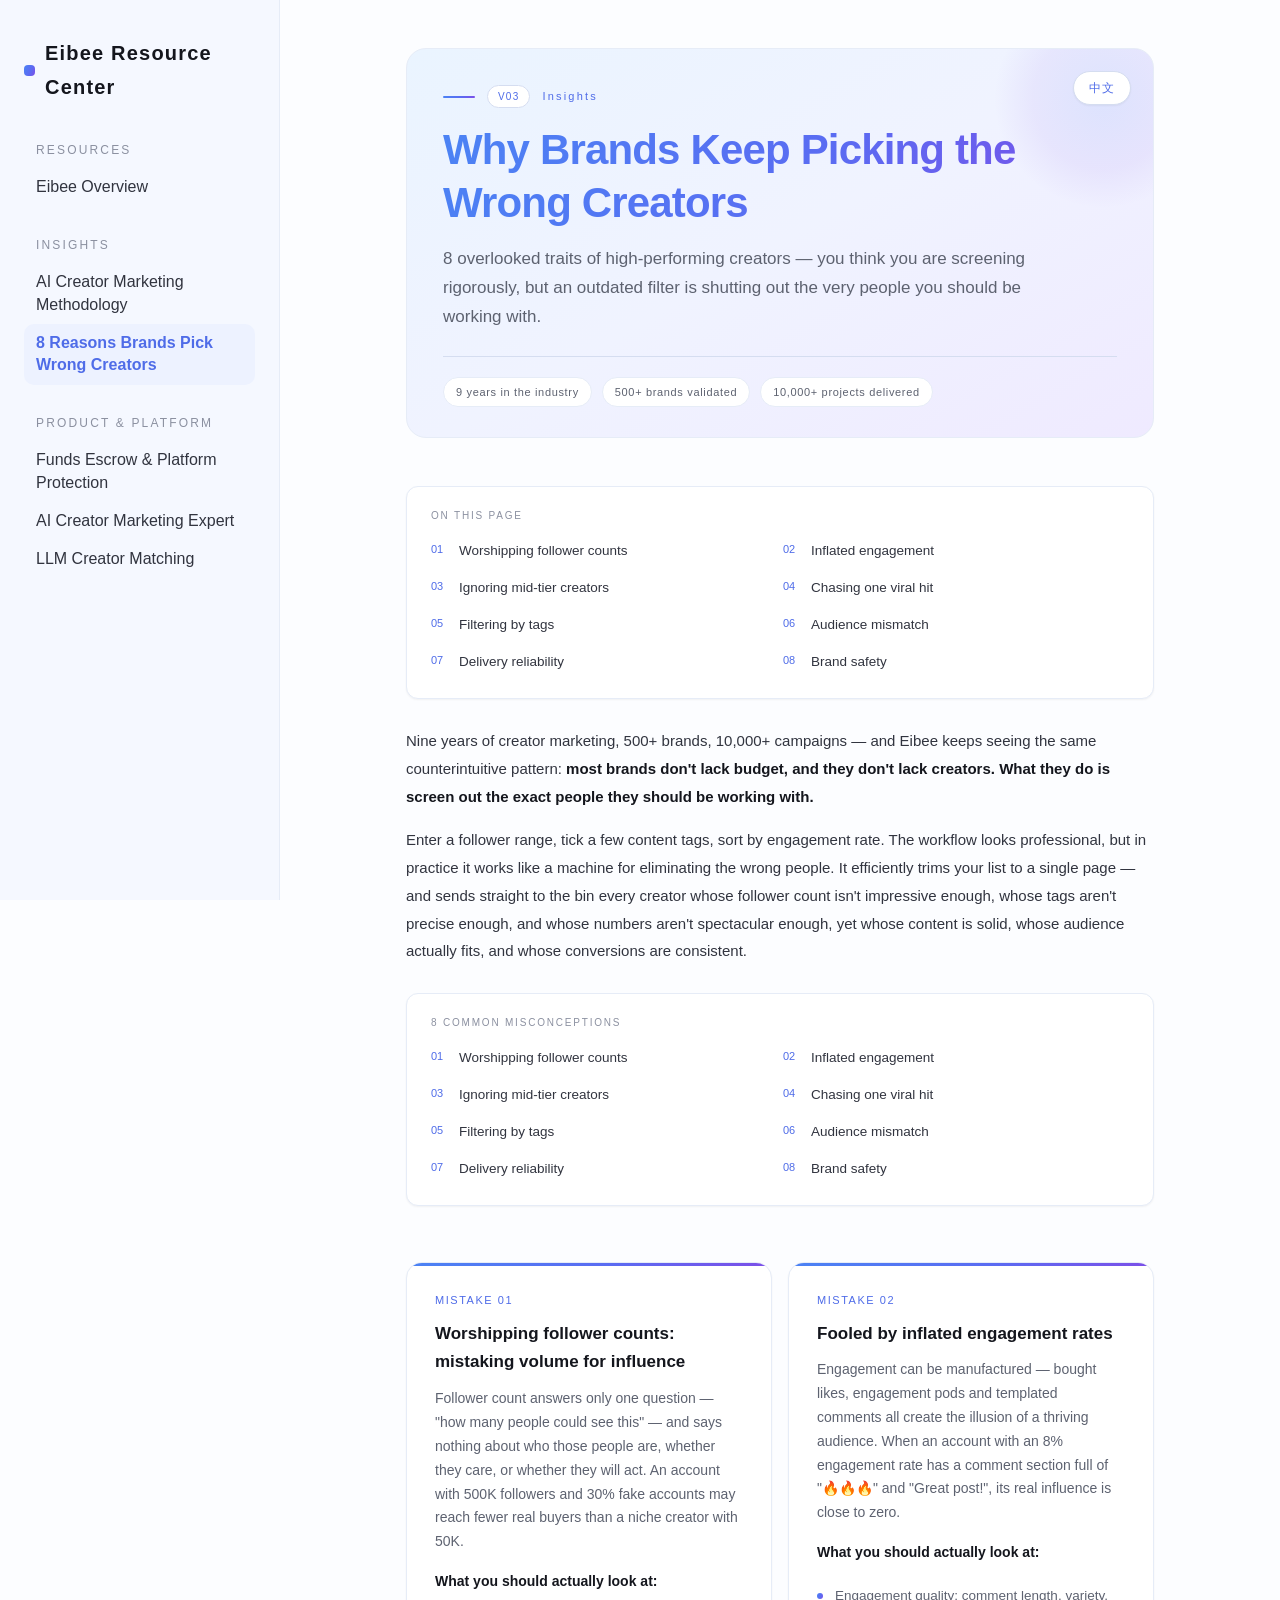
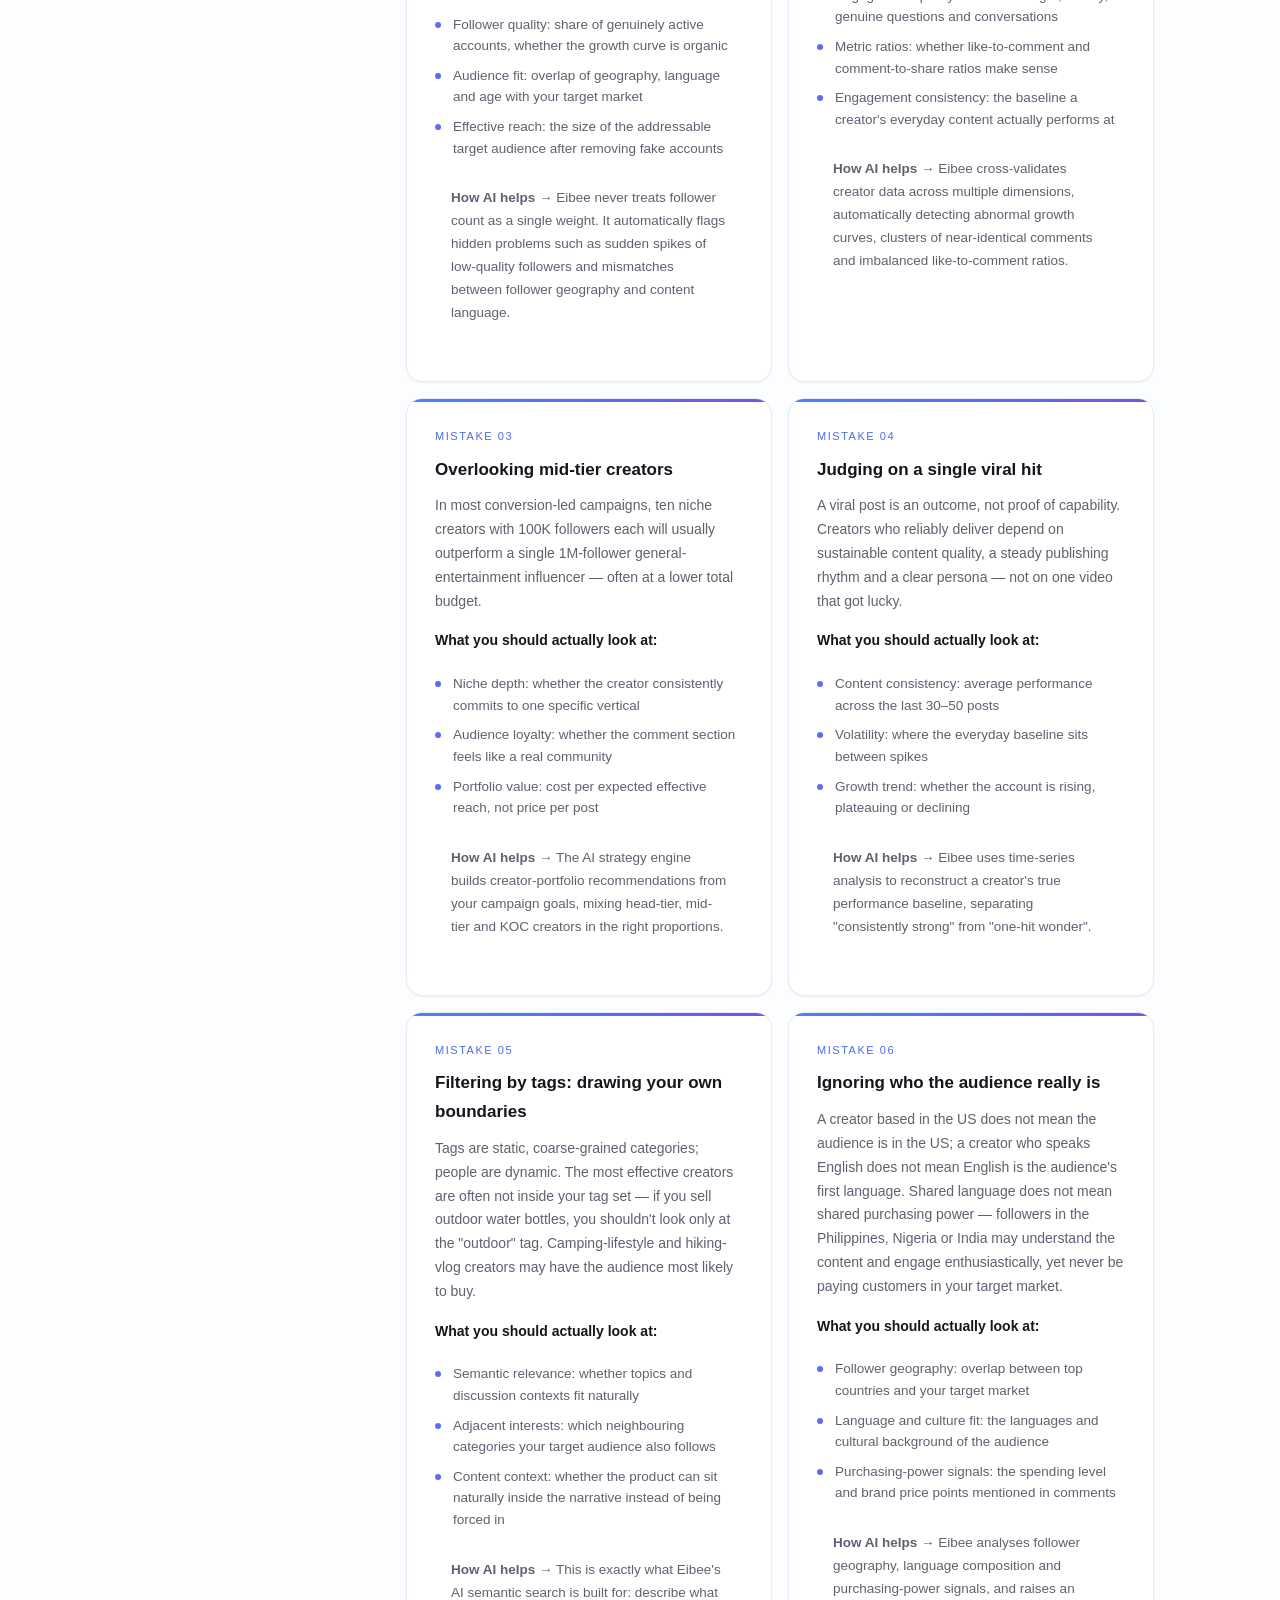
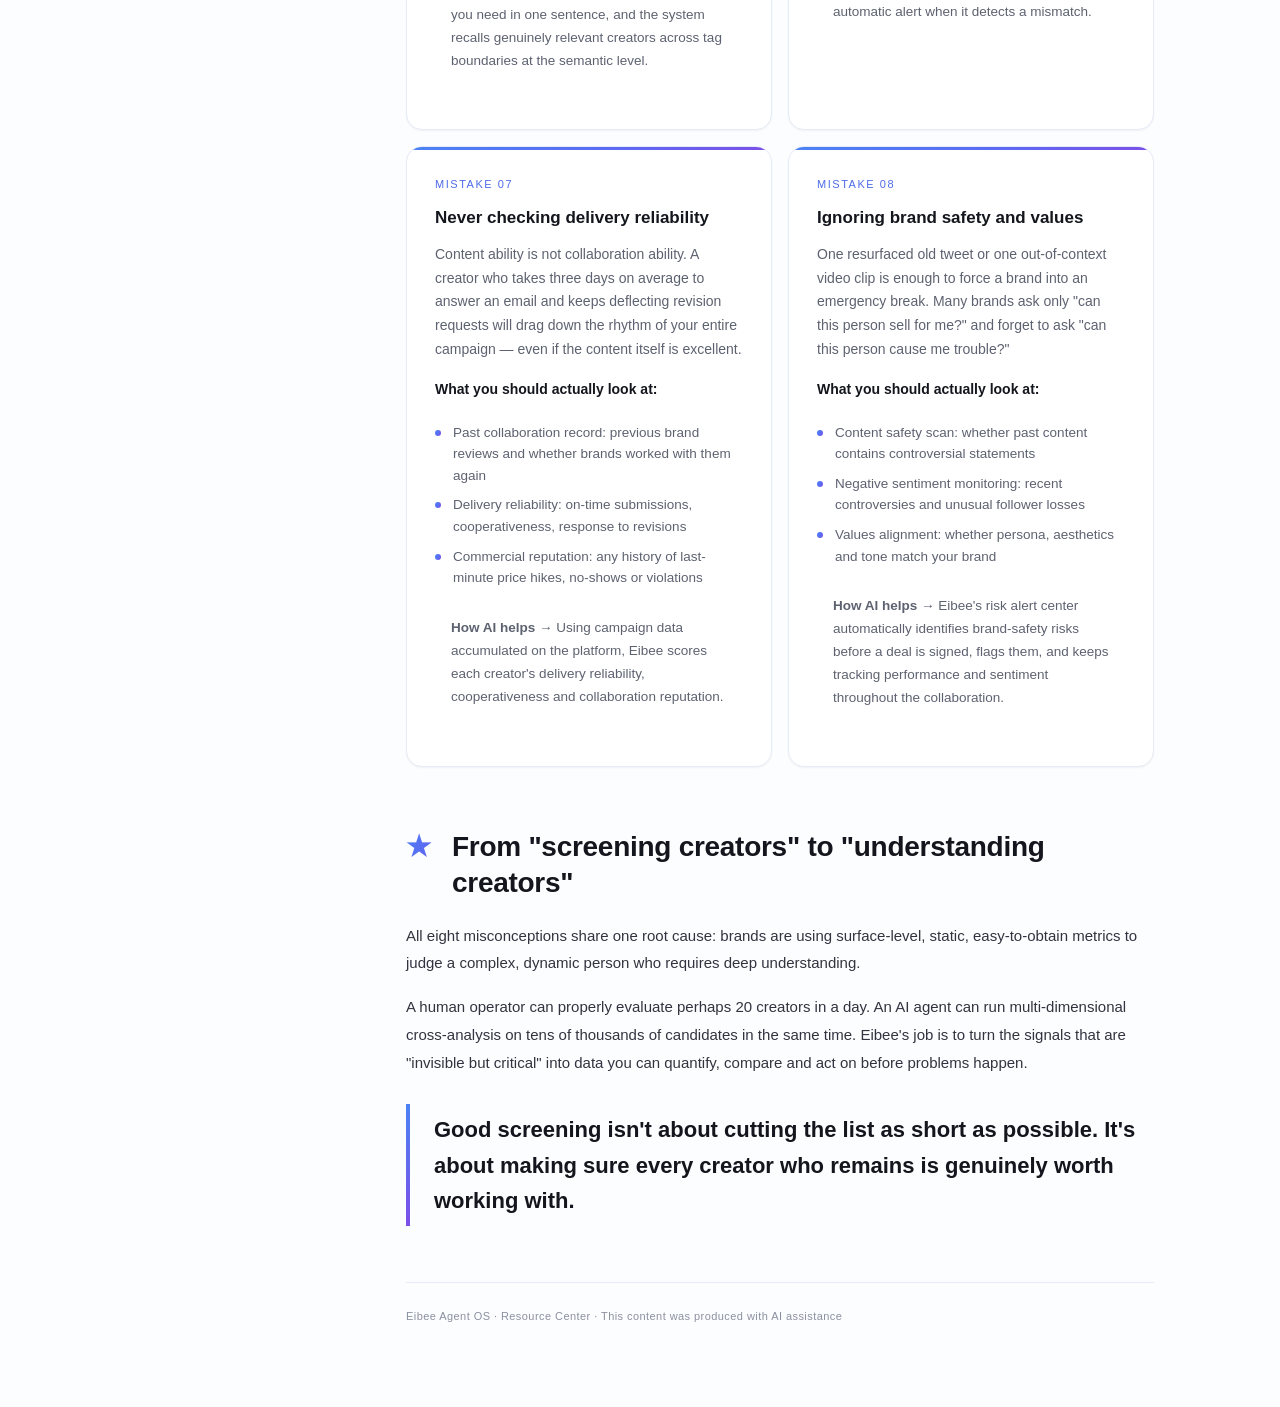
==== commit 62124156: "语言切换按钮移入标题卡片右上角" ====
--- a/8-mistakes-en.html
+++ b/8-mistakes-en.html
@@ -5,7 +5,7 @@
 <meta name="viewport" content="width=device-width,initial-scale=1">
 <title>Why Brands Keep Picking the Wrong Creators · Eibee Resource Center</title>
 <style>
-:root{--paper:#fcfdff;--paper-2:#f5f8ff;--bg-soft:#eef4ff;--panel:#ffffff;--line:#e6ecf7;--line-strong:#d5ddf0;--ink:#14161d;--ink-2:#31343f;--ink-3:#5d6270;--grey:#8b90a0;--blue:#4b83f4;--indigo:#5468f0;--violet:#6a5cf0;--primary:#7459d9;--primary-hover:#8b73e5;--primary-active:#4b3a8c;--primary-soft:#edf2ff;--link:#4f6ce8;--grad:linear-gradient(115deg,#4b83f4 0%,#5a6cf2 55%,#7c4fe8 100%);--band:linear-gradient(150deg,#eaf4ff 0%,#f0f3ff 50%,#efeaff 100%);--shadow-sm:0 1px 2px rgba(20,22,29,.05);--shadow-md:0 8px 24px rgba(20,22,29,.07);--shadow-acc:0 8px 24px rgba(84,104,240,.14);--r-lg:16px;--r-md:12px;--title:'CreatorOS Alibaba PuHuiTi Medium','Alibaba PuHuiTi Medium','Alibaba PuHuiTi 3.0 65 Medium','PingFang SC','Microsoft YaHei',sans-serif;--mono:'CreatorOS Alibaba PuHuiTi Web','Alibaba PuHuiTi','Alibaba PuHuiTi 3.0 55 Regular','PingFang SC','Microsoft YaHei',sans-serif;--sans:'CreatorOS Alibaba PuHuiTi Web','Alibaba PuHuiTi','Alibaba PuHuiTi 3.0 55 Regular','PingFang SC','Microsoft YaHei',sans-serif;--sidebar-w:280px}*,*::before,*::after{box-sizing:border-box;margin:0;padding:0}html{scroll-behavior:smooth;-webkit-text-size-adjust:100%}body{font-family:var(--sans);background:var(--paper);color:var(--ink);line-height:1.7;font-size:15px;-webkit-font-smoothing:antialiased;-moz-osx-font-smoothing:grayscale}h1,h2,h3,h4,h5,h6,.sidebar-logo,.sidebar-group-title,.toc-title{font-family:var(--title)}::selection{background:#4b83f4;color:#fff}.page-wrap{display:flex;min-height:100vh}.sidebar{width:var(--sidebar-w);min-width:var(--sidebar-w);background:var(--paper-2);border-right:1px solid var(--line);padding:36px 0;position:fixed;top:0;left:0;bottom:0;overflow-y:auto;z-index:100}.sidebar-inner{padding:0 24px}.sidebar-logo{display:flex;align-items:center;gap:10px;font-family:var(--title);font-size:20px;font-weight:700;letter-spacing:.06em;color:var(--ink);text-decoration:none;margin-bottom:36px}.sidebar-logo::before{content:"";width:11px;height:11px;border-radius:4px;background:var(--grad);flex:none}.sidebar-group{margin-bottom:28px}.sidebar-group-title{font-family:var(--title);font-size:12px;letter-spacing:.18em;color:var(--grey);text-transform:uppercase;padding:0 12px;margin-bottom:8px}.sidebar-item{display:flex;align-items:center;gap:10px;padding:8px 12px;border-radius:10px;font-size:16px;color:var(--ink-2);text-decoration:none;transition:background .15s,color .15s;line-height:1.4}.sidebar-item:hover{background:var(--primary-soft);color:var(--link)}.sidebar-item.active{background:var(--primary-soft);color:var(--link);font-weight:600}.sidebar-item .si-icon{display:none}.sidebar-item.sub{padding-left:34px;font-size:16px;color:var(--ink-3)}.sidebar-item.sub.active{color:var(--link);background:var(--primary-soft)}.lang-toggle{position:absolute;top:48px;right:56px;z-index:200;padding:7px 16px;border-radius:999px;background:var(--panel);color:var(--link);border:1px solid var(--line-strong);font-family:var(--mono);font-size:12px;letter-spacing:.1em;text-decoration:none;cursor:pointer;box-shadow:var(--shadow-sm);transition:background .15s,border-color .15s,color .15s,box-shadow .15s}.lang-toggle:hover{background:var(--grad);border-color:transparent;color:#fff;box-shadow:var(--shadow-acc)}.sidebar-toggle{display:none;position:fixed;top:16px;left:16px;z-index:200;width:40px;height:40px;border-radius:10px;background:var(--panel);color:var(--ink);border:1px solid var(--line-strong);font-size:18px;cursor:pointer;align-items:center;justify-content:center;box-shadow:var(--shadow-sm)}.main{margin-left:var(--sidebar-w);flex:1;min-width:0}.main-inner{position:relative;max-width:860px;margin:0 auto;padding:48px 56px 80px}.doc-hero{margin-bottom:48px;position:relative;background:var(--band);border:1px solid var(--line);border-radius:20px;padding:36px 36px 30px;overflow:hidden}.doc-hero::after{content:"";position:absolute;top:-60px;right:-60px;width:220px;height:220px;border-radius:50%;background:radial-gradient(circle,rgba(91,124,244,.13) 0%,rgba(124,79,232,.08) 45%,transparent 70%);pointer-events:none}.doc-eyebrow{font-family:var(--mono);font-size:11px;letter-spacing:.2em;color:var(--link);margin-bottom:16px;display:flex;align-items:center;gap:12px}.doc-eyebrow::before{content:"";width:32px;height:2px;border-radius:2px;background:var(--grad)}.doc-eyebrow .cat-tag{display:inline-block;padding:2px 10px;border-radius:999px;background:var(--panel);color:var(--link);border:1px solid var(--line-strong);font-size:10px;letter-spacing:.12em}.doc-title{font-size:clamp(28px,4vw,42px);font-weight:900;line-height:1.25;letter-spacing:-.02em;background:var(--grad);-webkit-background-clip:text;background-clip:text;-webkit-text-fill-color:transparent;color:var(--indigo);margin-bottom:16px}.doc-subtitle{font-size:17px;color:var(--ink-3);line-height:1.7;max-width:640px}.doc-meta{display:flex;gap:10px;flex-wrap:wrap;margin-top:24px;padding-top:20px;border-top:1px solid var(--line-strong);font-family:var(--mono);font-size:11px;letter-spacing:.06em;color:var(--ink-3)}.doc-meta span{display:flex;align-items:center;gap:6px;padding:5px 12px;border-radius:999px;background:var(--panel);border:1px solid var(--line)}.sec{margin-bottom:56px;scroll-margin-top:24px}.sec-head{display:flex;align-items:baseline;gap:14px;margin-bottom:20px}.sec-num{font-family:var(--mono);font-size:clamp(22px,2.8vw,28px);font-weight:700;background:var(--grad);-webkit-background-clip:text;background-clip:text;-webkit-text-fill-color:transparent;color:var(--indigo);letter-spacing:.08em;min-width:32px}.sec-title{font-size:clamp(22px,2.8vw,28px);font-weight:800;line-height:1.3;letter-spacing:-.01em;color:var(--ink)}.sec-lead{font-size:16px;color:var(--ink-3);line-height:1.8;margin-bottom:20px}.sec p{margin-bottom:16px;color:var(--ink-2);font-size:15px;line-height:1.85}.sec strong{color:var(--ink);font-weight:700}.hl{background:var(--grad);color:#fff;padding:0 .15em;border-radius:4px;font-weight:600}.pull{font-weight:800;font-size:clamp(18px,2.2vw,22px);line-height:1.6;border-left:4px solid transparent;border-image:linear-gradient(180deg,#4b83f4,#7c4fe8) 1;padding:8px 0 8px 24px;margin:28px 0;color:var(--ink)}.cards{display:grid;gap:16px;margin:24px 0}.cards-2{grid-template-columns:repeat(2,1fr)}.cards-3{grid-template-columns:repeat(3,1fr)}.cards-4{grid-template-columns:repeat(4,1fr)}.card{background:var(--panel);border:1px solid var(--line);border-radius:var(--r-lg);padding:24px;box-shadow:var(--shadow-sm);transition:transform .2s,box-shadow .2s,border-color .2s}.card:hover{transform:translateY(-3px);border-color:#a8b8f5;box-shadow:var(--shadow-acc)}.card-icon{width:40px;height:40px;border-radius:11px;background:var(--primary-soft);color:var(--link);display:flex;align-items:center;justify-content:center;font-size:20px;margin-bottom:14px}.card h4{font-size:15px;font-weight:700;margin-bottom:8px;color:var(--ink)}.card p{font-size:13.5px;color:var(--ink-3);line-height:1.7;margin:0}.feat-card{background:var(--panel);border:1px solid var(--line);border-radius:var(--r-lg);padding:28px;position:relative;overflow:hidden;box-shadow:var(--shadow-sm);transition:transform .2s,box-shadow .2s,border-color .2s}.feat-card:hover{transform:translateY(-3px);border-color:#a8b8f5;box-shadow:var(--shadow-acc)}.feat-card::before{content:"";position:absolute;top:0;left:0;right:0;height:3px;background:var(--grad)}.feat-card .fc-num{font-family:var(--mono);font-size:11px;letter-spacing:.14em;color:var(--link);margin-bottom:10px}.feat-card h4{font-size:17px;font-weight:700;margin-bottom:10px;color:var(--ink)}.feat-card p{font-size:14px;color:var(--ink-3);line-height:1.7}.feat-card ul{margin:12px 0 0;padding:0;list-style:none}.feat-card ul li{font-size:13.5px;color:var(--ink-3);padding:4px 0;padding-left:18px;position:relative;line-height:1.6}.feat-card ul li::before{content:"";position:absolute;left:0;top:12px;width:6px;height:6px;border-radius:50%;background:var(--grad)}.acc-band{background:var(--band);border:1px solid var(--line);border-radius:18px;padding:clamp(28px,4vw,48px);margin:32px 0}.acc-band .sec-title{color:var(--ink)}.stats-row{display:grid;gap:16px;margin:28px 0}.stats-4{grid-template-columns:repeat(4,1fr)}.stats-3{grid-template-columns:repeat(3,1fr)}.stat{text-align:center;padding:26px 16px;background:var(--panel);border:1px solid var(--line);border-radius:var(--r-lg);box-shadow:var(--shadow-sm);transition:border-color .2s,box-shadow .2s,transform .2s}.stat:hover{border-color:#a8b8f5;box-shadow:var(--shadow-acc);transform:translateY(-3px)}.stat .num{font-size:clamp(28px,3.5vw,42px);font-weight:900;background:var(--grad);-webkit-background-clip:text;background-clip:text;-webkit-text-fill-color:transparent;color:var(--indigo);line-height:1;font-variant-numeric:tabular-nums}.stat .label{font-family:var(--mono);font-size:11px;letter-spacing:.1em;color:var(--grey);margin-top:10px}.table-wrap{overflow-x:auto;margin:24px 0}table{width:100%;border-collapse:collapse;font-size:14px}th{text-align:left;padding:12px 16px;font-family:var(--mono);font-size:11px;letter-spacing:.1em;color:var(--link);border-bottom:2px solid transparent;border-image:linear-gradient(90deg,#4b83f4,#7c4fe8) 1;text-transform:uppercase}td{padding:14px 16px;border-bottom:1px solid var(--line);color:var(--ink-2)}tr:hover td{background:var(--paper-2)}.steps{margin:28px 0;position:relative}.step{display:flex;gap:20px;margin-bottom:24px;position:relative}.step:last-child{margin-bottom:0}.step-marker{width:36px;height:36px;flex:none;border-radius:50%;background:var(--grad);color:#fff;display:flex;align-items:center;justify-content:center;font-family:var(--mono);font-weight:700;font-size:14px}.step-body h4{font-size:15px;font-weight:700;margin-bottom:6px;color:var(--ink)}.step-body p{font-size:14px;color:var(--ink-3);margin:0;line-height:1.7}.doc-footer{margin-top:48px;padding-top:24px;border-top:1px solid var(--line);font-family:var(--mono);font-size:11px;letter-spacing:.04em;color:var(--grey);line-height:1.8}.toc{background:var(--panel);border:1px solid var(--line);border-radius:var(--r-md);padding:20px 24px;margin:28px 0;box-shadow:var(--shadow-sm)}.toc-title{font-family:var(--title);font-size:10px;letter-spacing:.18em;color:var(--grey);text-transform:uppercase;margin-bottom:12px}.toc-list{list-style:none;display:grid;grid-template-columns:repeat(2,1fr);gap:6px}.toc-list a{color:var(--ink-2);text-decoration:none;font-size:13.5px;padding:4px 0;display:flex;gap:8px;transition:color .15s}.toc-list a:hover{color:var(--link)}.toc-list a .tn{font-family:var(--mono);font-size:11px;color:var(--link);min-width:20px}@media(max-width:900px){.sidebar{transform:translateX(-100%);transition:transform .25s;box-shadow:8px 0 40px rgba(20,22,29,.18)}.sidebar.open{transform:translateX(0)}.sidebar-toggle{display:flex}.main{margin-left:0}.main-inner{padding:32px 20px 60px}.lang-toggle{top:32px;right:20px}.doc-hero{padding:26px 22px 24px}.cards-2,.cards-3,.cards-4{grid-template-columns:1fr}.stats-4,.stats-3{grid-template-columns:repeat(2,1fr)}.toc-list{grid-template-columns:1fr}}@media(max-width:560px){.stats-4,.stats-3{grid-template-columns:1fr}}@media print{.sidebar,.sidebar-toggle,.lang-toggle{display:none!important}.main{margin-left:0}.main-inner{max-width:100%;padding:0}.sec{break-inside:avoid}.card,.feat-card,.stat,.acc-band,.doc-hero{break-inside:avoid;box-shadow:none}.doc-title,.sec-num,.stat .num{-webkit-text-fill-color:currentColor;color:var(--indigo)}}
+:root{--paper:#fcfdff;--paper-2:#f5f8ff;--bg-soft:#eef4ff;--panel:#ffffff;--line:#e6ecf7;--line-strong:#d5ddf0;--ink:#14161d;--ink-2:#31343f;--ink-3:#5d6270;--grey:#8b90a0;--blue:#4b83f4;--indigo:#5468f0;--violet:#6a5cf0;--primary:#7459d9;--primary-hover:#8b73e5;--primary-active:#4b3a8c;--primary-soft:#edf2ff;--link:#4f6ce8;--grad:linear-gradient(115deg,#4b83f4 0%,#5a6cf2 55%,#7c4fe8 100%);--band:linear-gradient(150deg,#eaf4ff 0%,#f0f3ff 50%,#efeaff 100%);--shadow-sm:0 1px 2px rgba(20,22,29,.05);--shadow-md:0 8px 24px rgba(20,22,29,.07);--shadow-acc:0 8px 24px rgba(84,104,240,.14);--r-lg:16px;--r-md:12px;--title:'CreatorOS Alibaba PuHuiTi Medium','Alibaba PuHuiTi Medium','Alibaba PuHuiTi 3.0 65 Medium','PingFang SC','Microsoft YaHei',sans-serif;--mono:'CreatorOS Alibaba PuHuiTi Web','Alibaba PuHuiTi','Alibaba PuHuiTi 3.0 55 Regular','PingFang SC','Microsoft YaHei',sans-serif;--sans:'CreatorOS Alibaba PuHuiTi Web','Alibaba PuHuiTi','Alibaba PuHuiTi 3.0 55 Regular','PingFang SC','Microsoft YaHei',sans-serif;--sidebar-w:280px}*,*::before,*::after{box-sizing:border-box;margin:0;padding:0}html{scroll-behavior:smooth;-webkit-text-size-adjust:100%}body{font-family:var(--sans);background:var(--paper);color:var(--ink);line-height:1.7;font-size:15px;-webkit-font-smoothing:antialiased;-moz-osx-font-smoothing:grayscale}h1,h2,h3,h4,h5,h6,.sidebar-logo,.sidebar-group-title,.toc-title{font-family:var(--title)}::selection{background:#4b83f4;color:#fff}.page-wrap{display:flex;min-height:100vh}.sidebar{width:var(--sidebar-w);min-width:var(--sidebar-w);background:var(--paper-2);border-right:1px solid var(--line);padding:36px 0;position:fixed;top:0;left:0;bottom:0;overflow-y:auto;z-index:100}.sidebar-inner{padding:0 24px}.sidebar-logo{display:flex;align-items:center;gap:10px;font-family:var(--title);font-size:20px;font-weight:700;letter-spacing:.06em;color:var(--ink);text-decoration:none;margin-bottom:36px}.sidebar-logo::before{content:"";width:11px;height:11px;border-radius:4px;background:var(--grad);flex:none}.sidebar-group{margin-bottom:28px}.sidebar-group-title{font-family:var(--title);font-size:12px;letter-spacing:.18em;color:var(--grey);text-transform:uppercase;padding:0 12px;margin-bottom:8px}.sidebar-item{display:flex;align-items:center;gap:10px;padding:8px 12px;border-radius:10px;font-size:16px;color:var(--ink-2);text-decoration:none;transition:background .15s,color .15s;line-height:1.4}.sidebar-item:hover{background:var(--primary-soft);color:var(--link)}.sidebar-item.active{background:var(--primary-soft);color:var(--link);font-weight:600}.sidebar-item .si-icon{display:none}.sidebar-item.sub{padding-left:34px;font-size:16px;color:var(--ink-3)}.sidebar-item.sub.active{color:var(--link);background:var(--primary-soft)}.lang-toggle{position:absolute;top:22px;right:22px;z-index:5;padding:6px 15px;border-radius:999px;background:var(--panel);color:var(--link);border:1px solid var(--line-strong);font-family:var(--mono);font-size:12px;letter-spacing:.1em;text-decoration:none;cursor:pointer;box-shadow:var(--shadow-sm);transition:background .15s,border-color .15s,color .15s,box-shadow .15s}.lang-toggle:hover{background:var(--grad);border-color:transparent;color:#fff;box-shadow:var(--shadow-acc)}.sidebar-toggle{display:none;position:fixed;top:16px;left:16px;z-index:200;width:40px;height:40px;border-radius:10px;background:var(--panel);color:var(--ink);border:1px solid var(--line-strong);font-size:18px;cursor:pointer;align-items:center;justify-content:center;box-shadow:var(--shadow-sm)}.main{margin-left:var(--sidebar-w);flex:1;min-width:0}.main-inner{position:relative;max-width:860px;margin:0 auto;padding:48px 56px 80px}.doc-hero{margin-bottom:48px;position:relative;background:var(--band);border:1px solid var(--line);border-radius:20px;padding:36px 36px 30px;overflow:hidden}.doc-hero::after{content:"";position:absolute;top:-60px;right:-60px;width:220px;height:220px;border-radius:50%;background:radial-gradient(circle,rgba(91,124,244,.13) 0%,rgba(124,79,232,.08) 45%,transparent 70%);pointer-events:none}.doc-eyebrow{font-family:var(--mono);font-size:11px;letter-spacing:.2em;color:var(--link);margin-bottom:16px;display:flex;align-items:center;gap:12px}.doc-eyebrow::before{content:"";width:32px;height:2px;border-radius:2px;background:var(--grad)}.doc-eyebrow .cat-tag{display:inline-block;padding:2px 10px;border-radius:999px;background:var(--panel);color:var(--link);border:1px solid var(--line-strong);font-size:10px;letter-spacing:.12em}.doc-title{font-size:clamp(28px,4vw,42px);font-weight:900;line-height:1.25;letter-spacing:-.02em;background:var(--grad);-webkit-background-clip:text;background-clip:text;-webkit-text-fill-color:transparent;color:var(--indigo);margin-bottom:16px}.doc-subtitle{font-size:17px;color:var(--ink-3);line-height:1.7;max-width:640px}.doc-meta{display:flex;gap:10px;flex-wrap:wrap;margin-top:24px;padding-top:20px;border-top:1px solid var(--line-strong);font-family:var(--mono);font-size:11px;letter-spacing:.06em;color:var(--ink-3)}.doc-meta span{display:flex;align-items:center;gap:6px;padding:5px 12px;border-radius:999px;background:var(--panel);border:1px solid var(--line)}.sec{margin-bottom:56px;scroll-margin-top:24px}.sec-head{display:flex;align-items:baseline;gap:14px;margin-bottom:20px}.sec-num{font-family:var(--mono);font-size:clamp(22px,2.8vw,28px);font-weight:700;background:var(--grad);-webkit-background-clip:text;background-clip:text;-webkit-text-fill-color:transparent;color:var(--indigo);letter-spacing:.08em;min-width:32px}.sec-title{font-size:clamp(22px,2.8vw,28px);font-weight:800;line-height:1.3;letter-spacing:-.01em;color:var(--ink)}.sec-lead{font-size:16px;color:var(--ink-3);line-height:1.8;margin-bottom:20px}.sec p{margin-bottom:16px;color:var(--ink-2);font-size:15px;line-height:1.85}.sec strong{color:var(--ink);font-weight:700}.hl{background:var(--grad);color:#fff;padding:0 .15em;border-radius:4px;font-weight:600}.pull{font-weight:800;font-size:clamp(18px,2.2vw,22px);line-height:1.6;border-left:4px solid transparent;border-image:linear-gradient(180deg,#4b83f4,#7c4fe8) 1;padding:8px 0 8px 24px;margin:28px 0;color:var(--ink)}.cards{display:grid;gap:16px;margin:24px 0}.cards-2{grid-template-columns:repeat(2,1fr)}.cards-3{grid-template-columns:repeat(3,1fr)}.cards-4{grid-template-columns:repeat(4,1fr)}.card{background:var(--panel);border:1px solid var(--line);border-radius:var(--r-lg);padding:24px;box-shadow:var(--shadow-sm);transition:transform .2s,box-shadow .2s,border-color .2s}.card:hover{transform:translateY(-3px);border-color:#a8b8f5;box-shadow:var(--shadow-acc)}.card-icon{width:40px;height:40px;border-radius:11px;background:var(--primary-soft);color:var(--link);display:flex;align-items:center;justify-content:center;font-size:20px;margin-bottom:14px}.card h4{font-size:15px;font-weight:700;margin-bottom:8px;color:var(--ink)}.card p{font-size:13.5px;color:var(--ink-3);line-height:1.7;margin:0}.feat-card{background:var(--panel);border:1px solid var(--line);border-radius:var(--r-lg);padding:28px;position:relative;overflow:hidden;box-shadow:var(--shadow-sm);transition:transform .2s,box-shadow .2s,border-color .2s}.feat-card:hover{transform:translateY(-3px);border-color:#a8b8f5;box-shadow:var(--shadow-acc)}.feat-card::before{content:"";position:absolute;top:0;left:0;right:0;height:3px;background:var(--grad)}.feat-card .fc-num{font-family:var(--mono);font-size:11px;letter-spacing:.14em;color:var(--link);margin-bottom:10px}.feat-card h4{font-size:17px;font-weight:700;margin-bottom:10px;color:var(--ink)}.feat-card p{font-size:14px;color:var(--ink-3);line-height:1.7}.feat-card ul{margin:12px 0 0;padding:0;list-style:none}.feat-card ul li{font-size:13.5px;color:var(--ink-3);padding:4px 0;padding-left:18px;position:relative;line-height:1.6}.feat-card ul li::before{content:"";position:absolute;left:0;top:12px;width:6px;height:6px;border-radius:50%;background:var(--grad)}.acc-band{background:var(--band);border:1px solid var(--line);border-radius:18px;padding:clamp(28px,4vw,48px);margin:32px 0}.acc-band .sec-title{color:var(--ink)}.stats-row{display:grid;gap:16px;margin:28px 0}.stats-4{grid-template-columns:repeat(4,1fr)}.stats-3{grid-template-columns:repeat(3,1fr)}.stat{text-align:center;padding:26px 16px;background:var(--panel);border:1px solid var(--line);border-radius:var(--r-lg);box-shadow:var(--shadow-sm);transition:border-color .2s,box-shadow .2s,transform .2s}.stat:hover{border-color:#a8b8f5;box-shadow:var(--shadow-acc);transform:translateY(-3px)}.stat .num{font-size:clamp(28px,3.5vw,42px);font-weight:900;background:var(--grad);-webkit-background-clip:text;background-clip:text;-webkit-text-fill-color:transparent;color:var(--indigo);line-height:1;font-variant-numeric:tabular-nums}.stat .label{font-family:var(--mono);font-size:11px;letter-spacing:.1em;color:var(--grey);margin-top:10px}.table-wrap{overflow-x:auto;margin:24px 0}table{width:100%;border-collapse:collapse;font-size:14px}th{text-align:left;padding:12px 16px;font-family:var(--mono);font-size:11px;letter-spacing:.1em;color:var(--link);border-bottom:2px solid transparent;border-image:linear-gradient(90deg,#4b83f4,#7c4fe8) 1;text-transform:uppercase}td{padding:14px 16px;border-bottom:1px solid var(--line);color:var(--ink-2)}tr:hover td{background:var(--paper-2)}.steps{margin:28px 0;position:relative}.step{display:flex;gap:20px;margin-bottom:24px;position:relative}.step:last-child{margin-bottom:0}.step-marker{width:36px;height:36px;flex:none;border-radius:50%;background:var(--grad);color:#fff;display:flex;align-items:center;justify-content:center;font-family:var(--mono);font-weight:700;font-size:14px}.step-body h4{font-size:15px;font-weight:700;margin-bottom:6px;color:var(--ink)}.step-body p{font-size:14px;color:var(--ink-3);margin:0;line-height:1.7}.doc-footer{margin-top:48px;padding-top:24px;border-top:1px solid var(--line);font-family:var(--mono);font-size:11px;letter-spacing:.04em;color:var(--grey);line-height:1.8}.toc{background:var(--panel);border:1px solid var(--line);border-radius:var(--r-md);padding:20px 24px;margin:28px 0;box-shadow:var(--shadow-sm)}.toc-title{font-family:var(--title);font-size:10px;letter-spacing:.18em;color:var(--grey);text-transform:uppercase;margin-bottom:12px}.toc-list{list-style:none;display:grid;grid-template-columns:repeat(2,1fr);gap:6px}.toc-list a{color:var(--ink-2);text-decoration:none;font-size:13.5px;padding:4px 0;display:flex;gap:8px;transition:color .15s}.toc-list a:hover{color:var(--link)}.toc-list a .tn{font-family:var(--mono);font-size:11px;color:var(--link);min-width:20px}@media(max-width:900px){.sidebar{transform:translateX(-100%);transition:transform .25s;box-shadow:8px 0 40px rgba(20,22,29,.18)}.sidebar.open{transform:translateX(0)}.sidebar-toggle{display:flex}.main{margin-left:0}.main-inner{padding:32px 20px 60px}.lang-toggle{top:14px;right:14px}.doc-hero{padding:26px 22px 24px}.cards-2,.cards-3,.cards-4{grid-template-columns:1fr}.stats-4,.stats-3{grid-template-columns:repeat(2,1fr)}.toc-list{grid-template-columns:1fr}}@media(max-width:560px){.stats-4,.stats-3{grid-template-columns:1fr}}@media print{.sidebar,.sidebar-toggle,.lang-toggle{display:none!important}.main{margin-left:0}.main-inner{max-width:100%;padding:0}.sec{break-inside:avoid}.card,.feat-card,.stat,.acc-band,.doc-hero{break-inside:avoid;box-shadow:none}.doc-title,.sec-num,.stat .num{-webkit-text-fill-color:currentColor;color:var(--indigo)}}
 </style>
 </head>
 <body>
@@ -27,7 +27,7 @@
 </aside>
 <button class="sidebar-toggle" id="sidebarToggle">☰</button>
 <main class="main"><div class="main-inner">
-<div class="doc-hero">
+<div class="doc-hero"><a class="lang-toggle" href="8-mistakes.html?sharecode=LYEO55FTEU">中文</a>
   <div class="doc-eyebrow"><span class="cat-tag">V03</span> Insights</div>
   <h1 class="doc-title">Why Brands Keep Picking the Wrong Creators</h1>
   <p class="doc-subtitle">8 overlooked traits of high-performing creators — you think you are screening rigorously, but an outdated filter is shutting out the very people you should be working with.</p>
@@ -133,5 +133,5 @@
   }
 });
 </script>
-<a class="lang-toggle" href="8-mistakes.html?sharecode=LYEO55FTEU">中文</a></body>
+</body>
 </html>
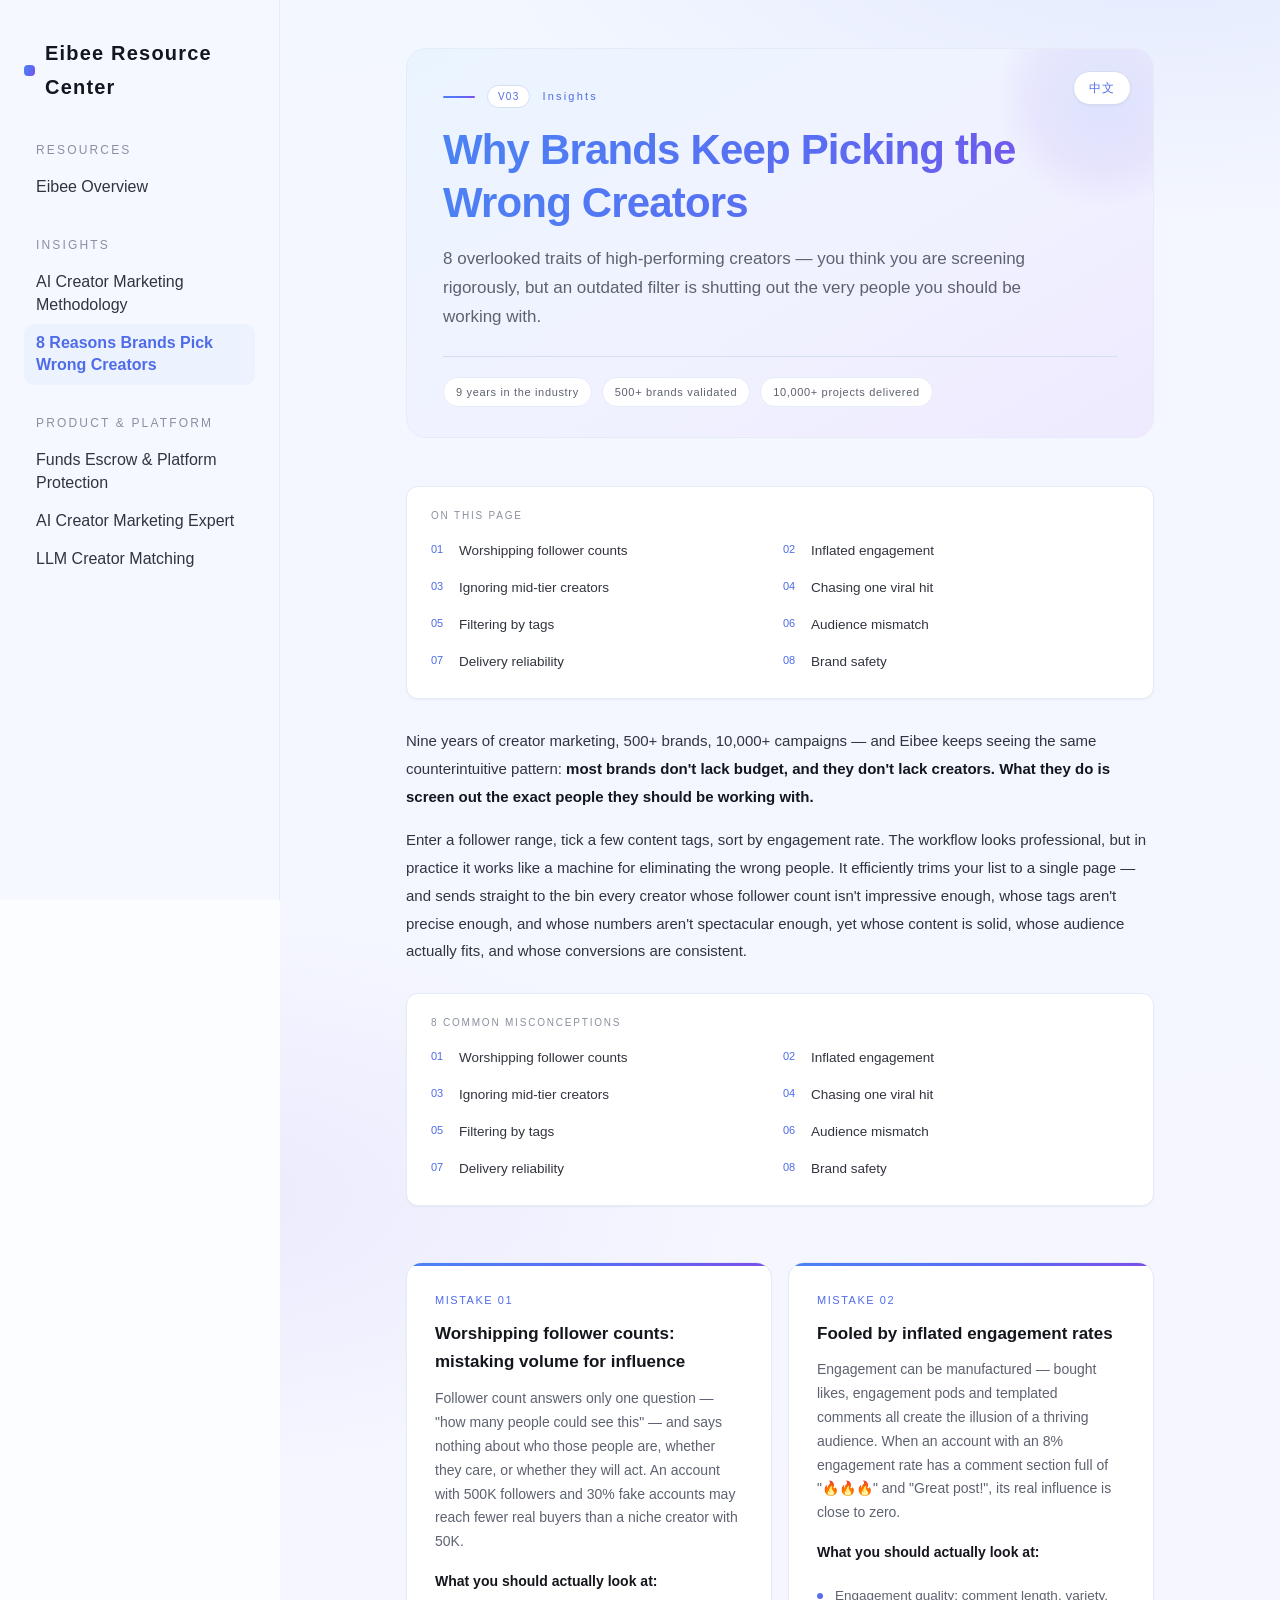
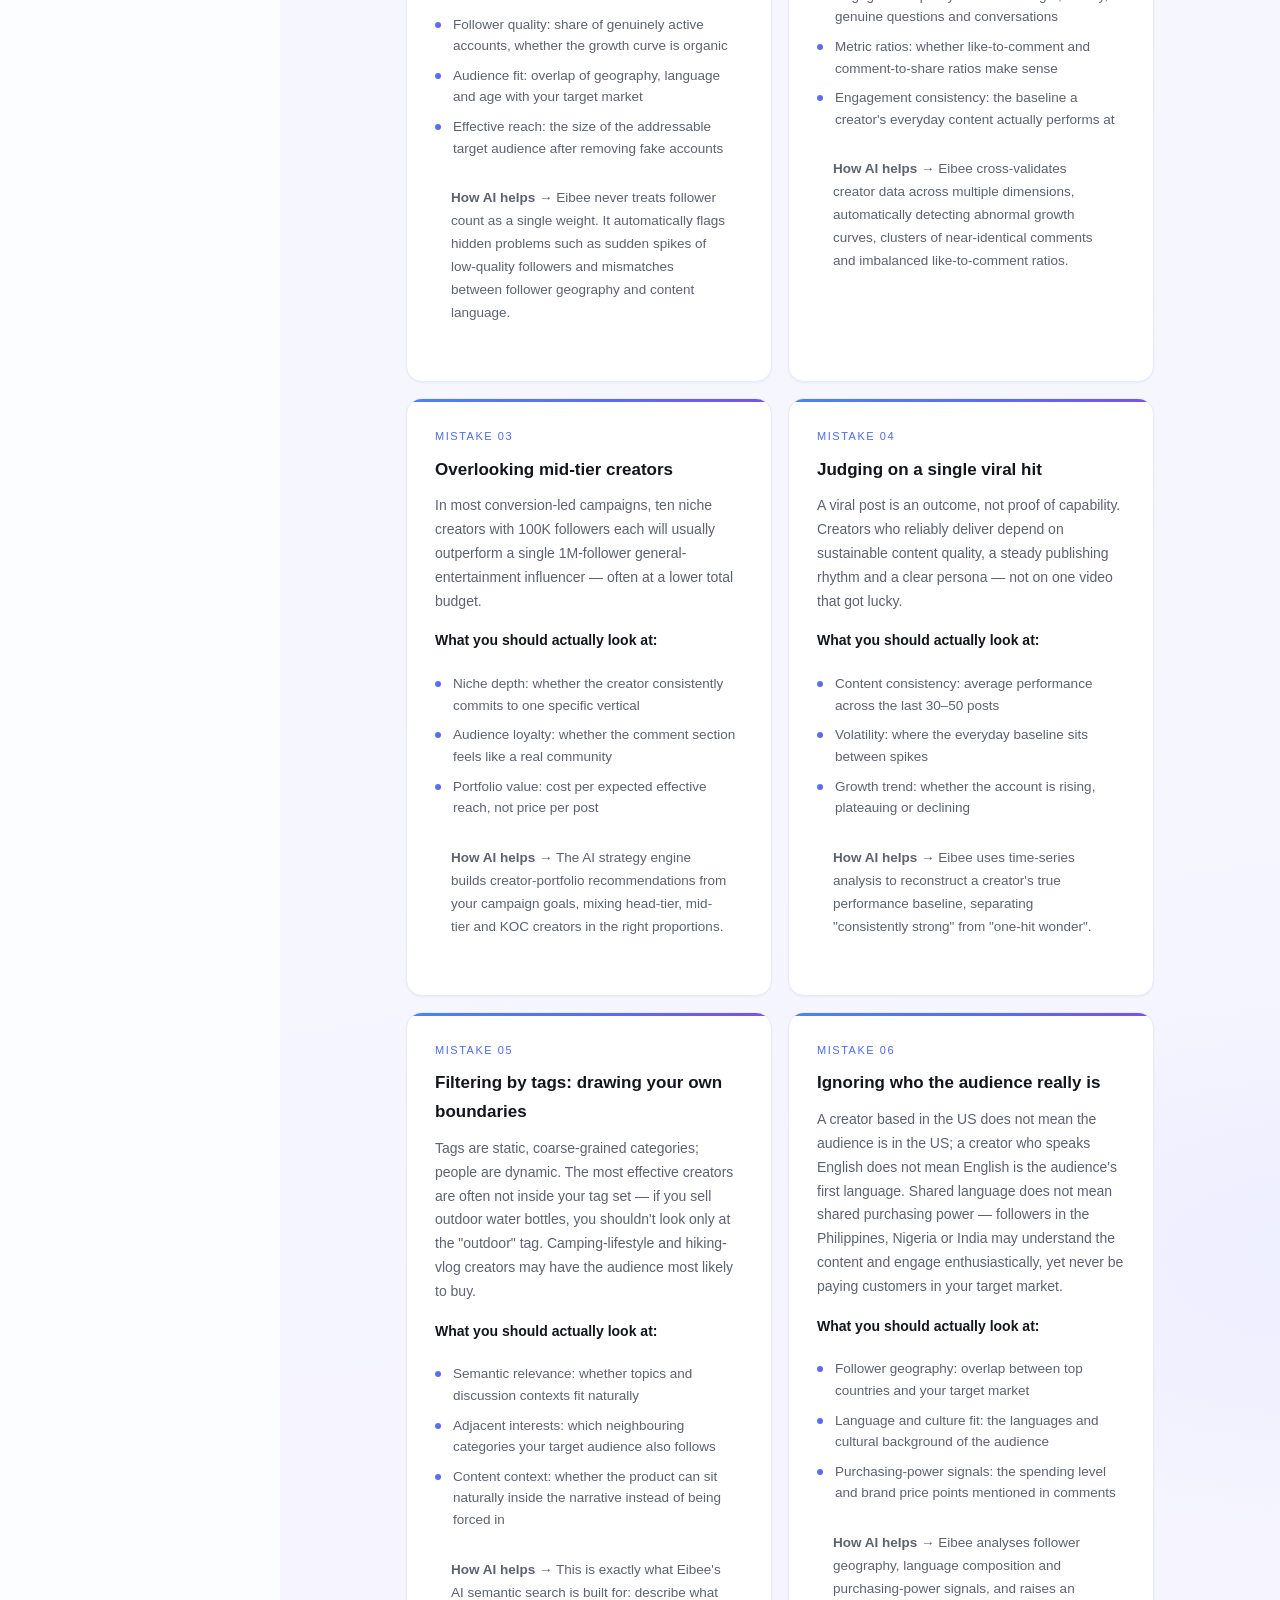
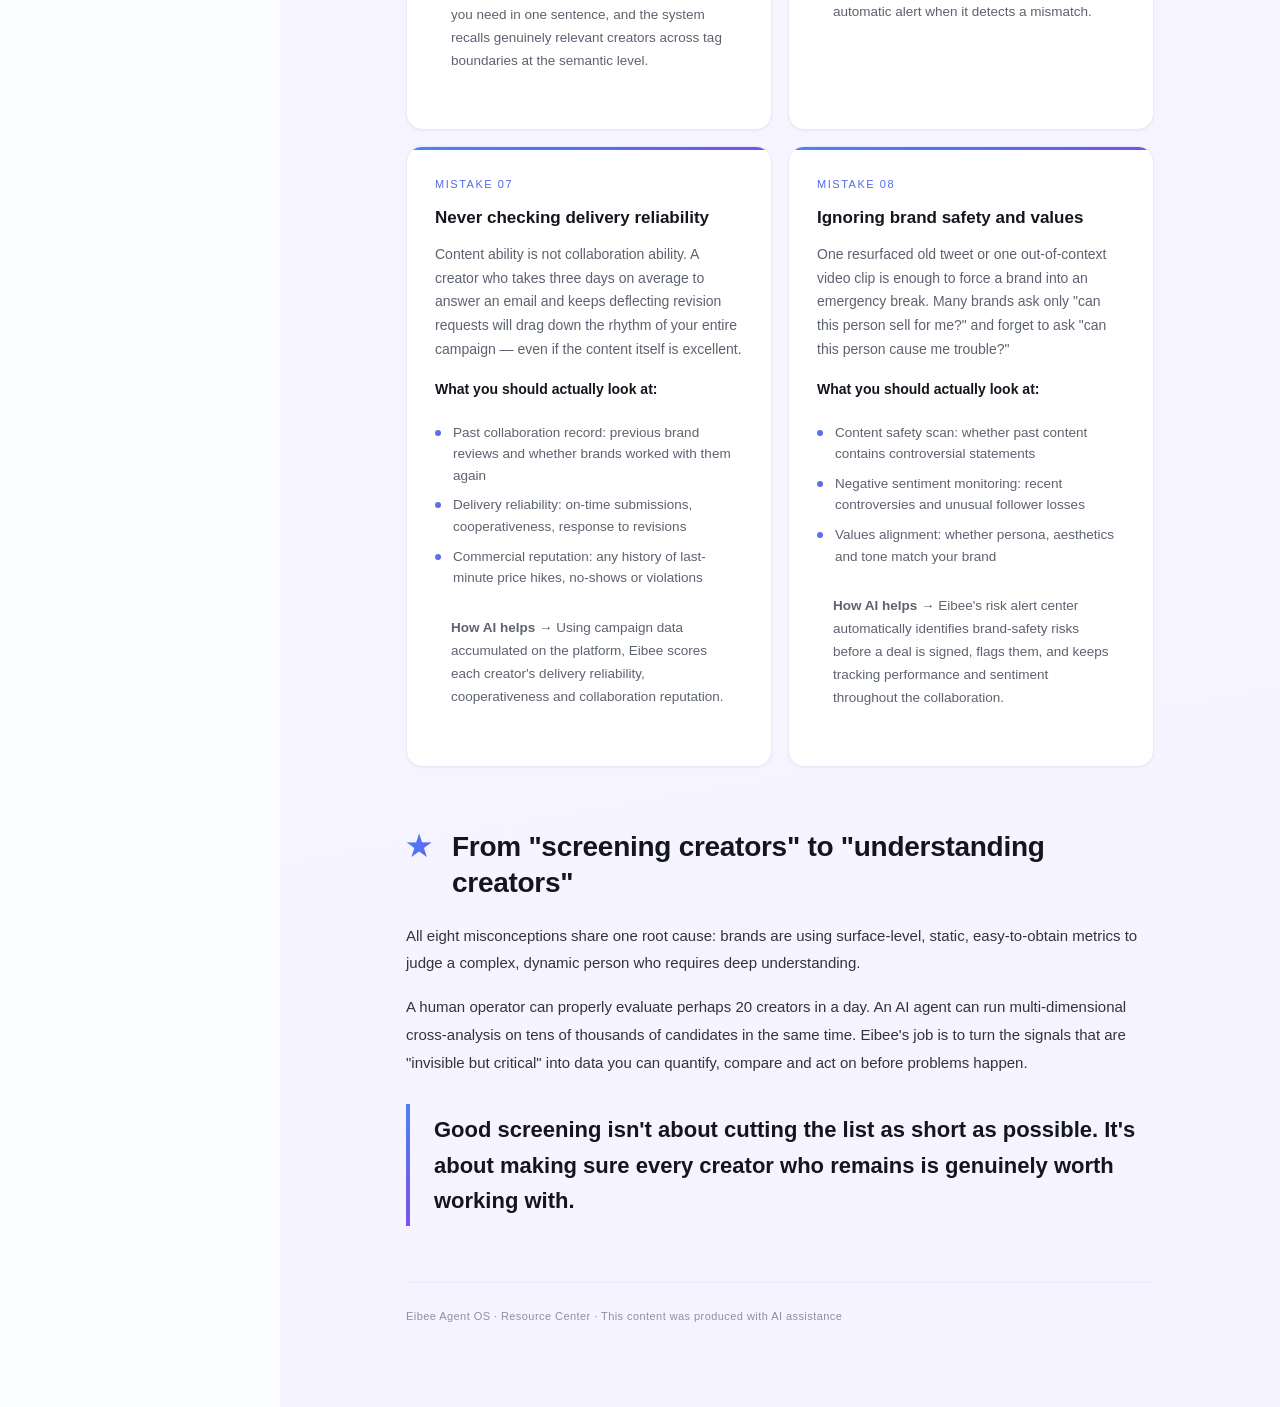
==== commit ab2bf614: "内容区两侧空白加浅蓝紫晕染背景" ====
--- a/8-mistakes-en.html
+++ b/8-mistakes-en.html
@@ -5,7 +5,7 @@
 <meta name="viewport" content="width=device-width,initial-scale=1">
 <title>Why Brands Keep Picking the Wrong Creators · Eibee Resource Center</title>
 <style>
-:root{--paper:#fcfdff;--paper-2:#f5f8ff;--bg-soft:#eef4ff;--panel:#ffffff;--line:#e6ecf7;--line-strong:#d5ddf0;--ink:#14161d;--ink-2:#31343f;--ink-3:#5d6270;--grey:#8b90a0;--blue:#4b83f4;--indigo:#5468f0;--violet:#6a5cf0;--primary:#7459d9;--primary-hover:#8b73e5;--primary-active:#4b3a8c;--primary-soft:#edf2ff;--link:#4f6ce8;--grad:linear-gradient(115deg,#4b83f4 0%,#5a6cf2 55%,#7c4fe8 100%);--band:linear-gradient(150deg,#eaf4ff 0%,#f0f3ff 50%,#efeaff 100%);--shadow-sm:0 1px 2px rgba(20,22,29,.05);--shadow-md:0 8px 24px rgba(20,22,29,.07);--shadow-acc:0 8px 24px rgba(84,104,240,.14);--r-lg:16px;--r-md:12px;--title:'CreatorOS Alibaba PuHuiTi Medium','Alibaba PuHuiTi Medium','Alibaba PuHuiTi 3.0 65 Medium','PingFang SC','Microsoft YaHei',sans-serif;--mono:'CreatorOS Alibaba PuHuiTi Web','Alibaba PuHuiTi','Alibaba PuHuiTi 3.0 55 Regular','PingFang SC','Microsoft YaHei',sans-serif;--sans:'CreatorOS Alibaba PuHuiTi Web','Alibaba PuHuiTi','Alibaba PuHuiTi 3.0 55 Regular','PingFang SC','Microsoft YaHei',sans-serif;--sidebar-w:280px}*,*::before,*::after{box-sizing:border-box;margin:0;padding:0}html{scroll-behavior:smooth;-webkit-text-size-adjust:100%}body{font-family:var(--sans);background:var(--paper);color:var(--ink);line-height:1.7;font-size:15px;-webkit-font-smoothing:antialiased;-moz-osx-font-smoothing:grayscale}h1,h2,h3,h4,h5,h6,.sidebar-logo,.sidebar-group-title,.toc-title{font-family:var(--title)}::selection{background:#4b83f4;color:#fff}.page-wrap{display:flex;min-height:100vh}.sidebar{width:var(--sidebar-w);min-width:var(--sidebar-w);background:var(--paper-2);border-right:1px solid var(--line);padding:36px 0;position:fixed;top:0;left:0;bottom:0;overflow-y:auto;z-index:100}.sidebar-inner{padding:0 24px}.sidebar-logo{display:flex;align-items:center;gap:10px;font-family:var(--title);font-size:20px;font-weight:700;letter-spacing:.06em;color:var(--ink);text-decoration:none;margin-bottom:36px}.sidebar-logo::before{content:"";width:11px;height:11px;border-radius:4px;background:var(--grad);flex:none}.sidebar-group{margin-bottom:28px}.sidebar-group-title{font-family:var(--title);font-size:12px;letter-spacing:.18em;color:var(--grey);text-transform:uppercase;padding:0 12px;margin-bottom:8px}.sidebar-item{display:flex;align-items:center;gap:10px;padding:8px 12px;border-radius:10px;font-size:16px;color:var(--ink-2);text-decoration:none;transition:background .15s,color .15s;line-height:1.4}.sidebar-item:hover{background:var(--primary-soft);color:var(--link)}.sidebar-item.active{background:var(--primary-soft);color:var(--link);font-weight:600}.sidebar-item .si-icon{display:none}.sidebar-item.sub{padding-left:34px;font-size:16px;color:var(--ink-3)}.sidebar-item.sub.active{color:var(--link);background:var(--primary-soft)}.lang-toggle{position:absolute;top:22px;right:22px;z-index:5;padding:6px 15px;border-radius:999px;background:var(--panel);color:var(--link);border:1px solid var(--line-strong);font-family:var(--mono);font-size:12px;letter-spacing:.1em;text-decoration:none;cursor:pointer;box-shadow:var(--shadow-sm);transition:background .15s,border-color .15s,color .15s,box-shadow .15s}.lang-toggle:hover{background:var(--grad);border-color:transparent;color:#fff;box-shadow:var(--shadow-acc)}.sidebar-toggle{display:none;position:fixed;top:16px;left:16px;z-index:200;width:40px;height:40px;border-radius:10px;background:var(--panel);color:var(--ink);border:1px solid var(--line-strong);font-size:18px;cursor:pointer;align-items:center;justify-content:center;box-shadow:var(--shadow-sm)}.main{margin-left:var(--sidebar-w);flex:1;min-width:0}.main-inner{position:relative;max-width:860px;margin:0 auto;padding:48px 56px 80px}.doc-hero{margin-bottom:48px;position:relative;background:var(--band);border:1px solid var(--line);border-radius:20px;padding:36px 36px 30px;overflow:hidden}.doc-hero::after{content:"";position:absolute;top:-60px;right:-60px;width:220px;height:220px;border-radius:50%;background:radial-gradient(circle,rgba(91,124,244,.13) 0%,rgba(124,79,232,.08) 45%,transparent 70%);pointer-events:none}.doc-eyebrow{font-family:var(--mono);font-size:11px;letter-spacing:.2em;color:var(--link);margin-bottom:16px;display:flex;align-items:center;gap:12px}.doc-eyebrow::before{content:"";width:32px;height:2px;border-radius:2px;background:var(--grad)}.doc-eyebrow .cat-tag{display:inline-block;padding:2px 10px;border-radius:999px;background:var(--panel);color:var(--link);border:1px solid var(--line-strong);font-size:10px;letter-spacing:.12em}.doc-title{font-size:clamp(28px,4vw,42px);font-weight:900;line-height:1.25;letter-spacing:-.02em;background:var(--grad);-webkit-background-clip:text;background-clip:text;-webkit-text-fill-color:transparent;color:var(--indigo);margin-bottom:16px}.doc-subtitle{font-size:17px;color:var(--ink-3);line-height:1.7;max-width:640px}.doc-meta{display:flex;gap:10px;flex-wrap:wrap;margin-top:24px;padding-top:20px;border-top:1px solid var(--line-strong);font-family:var(--mono);font-size:11px;letter-spacing:.06em;color:var(--ink-3)}.doc-meta span{display:flex;align-items:center;gap:6px;padding:5px 12px;border-radius:999px;background:var(--panel);border:1px solid var(--line)}.sec{margin-bottom:56px;scroll-margin-top:24px}.sec-head{display:flex;align-items:baseline;gap:14px;margin-bottom:20px}.sec-num{font-family:var(--mono);font-size:clamp(22px,2.8vw,28px);font-weight:700;background:var(--grad);-webkit-background-clip:text;background-clip:text;-webkit-text-fill-color:transparent;color:var(--indigo);letter-spacing:.08em;min-width:32px}.sec-title{font-size:clamp(22px,2.8vw,28px);font-weight:800;line-height:1.3;letter-spacing:-.01em;color:var(--ink)}.sec-lead{font-size:16px;color:var(--ink-3);line-height:1.8;margin-bottom:20px}.sec p{margin-bottom:16px;color:var(--ink-2);font-size:15px;line-height:1.85}.sec strong{color:var(--ink);font-weight:700}.hl{background:var(--grad);color:#fff;padding:0 .15em;border-radius:4px;font-weight:600}.pull{font-weight:800;font-size:clamp(18px,2.2vw,22px);line-height:1.6;border-left:4px solid transparent;border-image:linear-gradient(180deg,#4b83f4,#7c4fe8) 1;padding:8px 0 8px 24px;margin:28px 0;color:var(--ink)}.cards{display:grid;gap:16px;margin:24px 0}.cards-2{grid-template-columns:repeat(2,1fr)}.cards-3{grid-template-columns:repeat(3,1fr)}.cards-4{grid-template-columns:repeat(4,1fr)}.card{background:var(--panel);border:1px solid var(--line);border-radius:var(--r-lg);padding:24px;box-shadow:var(--shadow-sm);transition:transform .2s,box-shadow .2s,border-color .2s}.card:hover{transform:translateY(-3px);border-color:#a8b8f5;box-shadow:var(--shadow-acc)}.card-icon{width:40px;height:40px;border-radius:11px;background:var(--primary-soft);color:var(--link);display:flex;align-items:center;justify-content:center;font-size:20px;margin-bottom:14px}.card h4{font-size:15px;font-weight:700;margin-bottom:8px;color:var(--ink)}.card p{font-size:13.5px;color:var(--ink-3);line-height:1.7;margin:0}.feat-card{background:var(--panel);border:1px solid var(--line);border-radius:var(--r-lg);padding:28px;position:relative;overflow:hidden;box-shadow:var(--shadow-sm);transition:transform .2s,box-shadow .2s,border-color .2s}.feat-card:hover{transform:translateY(-3px);border-color:#a8b8f5;box-shadow:var(--shadow-acc)}.feat-card::before{content:"";position:absolute;top:0;left:0;right:0;height:3px;background:var(--grad)}.feat-card .fc-num{font-family:var(--mono);font-size:11px;letter-spacing:.14em;color:var(--link);margin-bottom:10px}.feat-card h4{font-size:17px;font-weight:700;margin-bottom:10px;color:var(--ink)}.feat-card p{font-size:14px;color:var(--ink-3);line-height:1.7}.feat-card ul{margin:12px 0 0;padding:0;list-style:none}.feat-card ul li{font-size:13.5px;color:var(--ink-3);padding:4px 0;padding-left:18px;position:relative;line-height:1.6}.feat-card ul li::before{content:"";position:absolute;left:0;top:12px;width:6px;height:6px;border-radius:50%;background:var(--grad)}.acc-band{background:var(--band);border:1px solid var(--line);border-radius:18px;padding:clamp(28px,4vw,48px);margin:32px 0}.acc-band .sec-title{color:var(--ink)}.stats-row{display:grid;gap:16px;margin:28px 0}.stats-4{grid-template-columns:repeat(4,1fr)}.stats-3{grid-template-columns:repeat(3,1fr)}.stat{text-align:center;padding:26px 16px;background:var(--panel);border:1px solid var(--line);border-radius:var(--r-lg);box-shadow:var(--shadow-sm);transition:border-color .2s,box-shadow .2s,transform .2s}.stat:hover{border-color:#a8b8f5;box-shadow:var(--shadow-acc);transform:translateY(-3px)}.stat .num{font-size:clamp(28px,3.5vw,42px);font-weight:900;background:var(--grad);-webkit-background-clip:text;background-clip:text;-webkit-text-fill-color:transparent;color:var(--indigo);line-height:1;font-variant-numeric:tabular-nums}.stat .label{font-family:var(--mono);font-size:11px;letter-spacing:.1em;color:var(--grey);margin-top:10px}.table-wrap{overflow-x:auto;margin:24px 0}table{width:100%;border-collapse:collapse;font-size:14px}th{text-align:left;padding:12px 16px;font-family:var(--mono);font-size:11px;letter-spacing:.1em;color:var(--link);border-bottom:2px solid transparent;border-image:linear-gradient(90deg,#4b83f4,#7c4fe8) 1;text-transform:uppercase}td{padding:14px 16px;border-bottom:1px solid var(--line);color:var(--ink-2)}tr:hover td{background:var(--paper-2)}.steps{margin:28px 0;position:relative}.step{display:flex;gap:20px;margin-bottom:24px;position:relative}.step:last-child{margin-bottom:0}.step-marker{width:36px;height:36px;flex:none;border-radius:50%;background:var(--grad);color:#fff;display:flex;align-items:center;justify-content:center;font-family:var(--mono);font-weight:700;font-size:14px}.step-body h4{font-size:15px;font-weight:700;margin-bottom:6px;color:var(--ink)}.step-body p{font-size:14px;color:var(--ink-3);margin:0;line-height:1.7}.doc-footer{margin-top:48px;padding-top:24px;border-top:1px solid var(--line);font-family:var(--mono);font-size:11px;letter-spacing:.04em;color:var(--grey);line-height:1.8}.toc{background:var(--panel);border:1px solid var(--line);border-radius:var(--r-md);padding:20px 24px;margin:28px 0;box-shadow:var(--shadow-sm)}.toc-title{font-family:var(--title);font-size:10px;letter-spacing:.18em;color:var(--grey);text-transform:uppercase;margin-bottom:12px}.toc-list{list-style:none;display:grid;grid-template-columns:repeat(2,1fr);gap:6px}.toc-list a{color:var(--ink-2);text-decoration:none;font-size:13.5px;padding:4px 0;display:flex;gap:8px;transition:color .15s}.toc-list a:hover{color:var(--link)}.toc-list a .tn{font-family:var(--mono);font-size:11px;color:var(--link);min-width:20px}@media(max-width:900px){.sidebar{transform:translateX(-100%);transition:transform .25s;box-shadow:8px 0 40px rgba(20,22,29,.18)}.sidebar.open{transform:translateX(0)}.sidebar-toggle{display:flex}.main{margin-left:0}.main-inner{padding:32px 20px 60px}.lang-toggle{top:14px;right:14px}.doc-hero{padding:26px 22px 24px}.cards-2,.cards-3,.cards-4{grid-template-columns:1fr}.stats-4,.stats-3{grid-template-columns:repeat(2,1fr)}.toc-list{grid-template-columns:1fr}}@media(max-width:560px){.stats-4,.stats-3{grid-template-columns:1fr}}@media print{.sidebar,.sidebar-toggle,.lang-toggle{display:none!important}.main{margin-left:0}.main-inner{max-width:100%;padding:0}.sec{break-inside:avoid}.card,.feat-card,.stat,.acc-band,.doc-hero{break-inside:avoid;box-shadow:none}.doc-title,.sec-num,.stat .num{-webkit-text-fill-color:currentColor;color:var(--indigo)}}
+:root{--paper:#fcfdff;--paper-2:#f5f8ff;--bg-soft:#eef4ff;--panel:#ffffff;--line:#e6ecf7;--line-strong:#d5ddf0;--ink:#14161d;--ink-2:#31343f;--ink-3:#5d6270;--grey:#8b90a0;--blue:#4b83f4;--indigo:#5468f0;--violet:#6a5cf0;--primary:#7459d9;--primary-hover:#8b73e5;--primary-active:#4b3a8c;--primary-soft:#edf2ff;--link:#4f6ce8;--grad:linear-gradient(115deg,#4b83f4 0%,#5a6cf2 55%,#7c4fe8 100%);--band:linear-gradient(150deg,#eaf4ff 0%,#f0f3ff 50%,#efeaff 100%);--shadow-sm:0 1px 2px rgba(20,22,29,.05);--shadow-md:0 8px 24px rgba(20,22,29,.07);--shadow-acc:0 8px 24px rgba(84,104,240,.14);--r-lg:16px;--r-md:12px;--title:'CreatorOS Alibaba PuHuiTi Medium','Alibaba PuHuiTi Medium','Alibaba PuHuiTi 3.0 65 Medium','PingFang SC','Microsoft YaHei',sans-serif;--mono:'CreatorOS Alibaba PuHuiTi Web','Alibaba PuHuiTi','Alibaba PuHuiTi 3.0 55 Regular','PingFang SC','Microsoft YaHei',sans-serif;--sans:'CreatorOS Alibaba PuHuiTi Web','Alibaba PuHuiTi','Alibaba PuHuiTi 3.0 55 Regular','PingFang SC','Microsoft YaHei',sans-serif;--sidebar-w:280px}*,*::before,*::after{box-sizing:border-box;margin:0;padding:0}html{scroll-behavior:smooth;-webkit-text-size-adjust:100%}body{font-family:var(--sans);background:var(--paper);color:var(--ink);line-height:1.7;font-size:15px;-webkit-font-smoothing:antialiased;-moz-osx-font-smoothing:grayscale}h1,h2,h3,h4,h5,h6,.sidebar-logo,.sidebar-group-title,.toc-title{font-family:var(--title)}::selection{background:#4b83f4;color:#fff}.page-wrap{display:flex;min-height:100vh}.sidebar{width:var(--sidebar-w);min-width:var(--sidebar-w);background:var(--paper-2);border-right:1px solid var(--line);padding:36px 0;position:fixed;top:0;left:0;bottom:0;overflow-y:auto;z-index:100}.sidebar-inner{padding:0 24px}.sidebar-logo{display:flex;align-items:center;gap:10px;font-family:var(--title);font-size:20px;font-weight:700;letter-spacing:.06em;color:var(--ink);text-decoration:none;margin-bottom:36px}.sidebar-logo::before{content:"";width:11px;height:11px;border-radius:4px;background:var(--grad);flex:none}.sidebar-group{margin-bottom:28px}.sidebar-group-title{font-family:var(--title);font-size:12px;letter-spacing:.18em;color:var(--grey);text-transform:uppercase;padding:0 12px;margin-bottom:8px}.sidebar-item{display:flex;align-items:center;gap:10px;padding:8px 12px;border-radius:10px;font-size:16px;color:var(--ink-2);text-decoration:none;transition:background .15s,color .15s;line-height:1.4}.sidebar-item:hover{background:var(--primary-soft);color:var(--link)}.sidebar-item.active{background:var(--primary-soft);color:var(--link);font-weight:600}.sidebar-item .si-icon{display:none}.sidebar-item.sub{padding-left:34px;font-size:16px;color:var(--ink-3)}.sidebar-item.sub.active{color:var(--link);background:var(--primary-soft)}.lang-toggle{position:absolute;top:22px;right:22px;z-index:5;padding:6px 15px;border-radius:999px;background:var(--panel);color:var(--link);border:1px solid var(--line-strong);font-family:var(--mono);font-size:12px;letter-spacing:.1em;text-decoration:none;cursor:pointer;box-shadow:var(--shadow-sm);transition:background .15s,border-color .15s,color .15s,box-shadow .15s}.lang-toggle:hover{background:var(--grad);border-color:transparent;color:#fff;box-shadow:var(--shadow-acc)}.sidebar-toggle{display:none;position:fixed;top:16px;left:16px;z-index:200;width:40px;height:40px;border-radius:10px;background:var(--panel);color:var(--ink);border:1px solid var(--line-strong);font-size:18px;cursor:pointer;align-items:center;justify-content:center;box-shadow:var(--shadow-sm)}.main{margin-left:var(--sidebar-w);flex:1;min-width:0;background:radial-gradient(1100px 480px at 88% -80px,rgba(91,124,244,.11),transparent 62%),radial-gradient(900px 460px at -80px 26%,rgba(124,79,232,.075),transparent 60%),radial-gradient(1000px 520px at 105% 62%,rgba(91,124,244,.06),transparent 58%),linear-gradient(170deg,#f3f7ff 0%,#f6f6ff 45%,#f5f3ff 100%)}.main-inner{position:relative;max-width:860px;margin:0 auto;padding:48px 56px 80px}.doc-hero{margin-bottom:48px;position:relative;background:var(--band);border:1px solid var(--line);border-radius:20px;padding:36px 36px 30px;overflow:hidden}.doc-hero::after{content:"";position:absolute;top:-60px;right:-60px;width:220px;height:220px;border-radius:50%;background:radial-gradient(circle,rgba(91,124,244,.13) 0%,rgba(124,79,232,.08) 45%,transparent 70%);pointer-events:none}.doc-eyebrow{font-family:var(--mono);font-size:11px;letter-spacing:.2em;color:var(--link);margin-bottom:16px;display:flex;align-items:center;gap:12px}.doc-eyebrow::before{content:"";width:32px;height:2px;border-radius:2px;background:var(--grad)}.doc-eyebrow .cat-tag{display:inline-block;padding:2px 10px;border-radius:999px;background:var(--panel);color:var(--link);border:1px solid var(--line-strong);font-size:10px;letter-spacing:.12em}.doc-title{font-size:clamp(28px,4vw,42px);font-weight:900;line-height:1.25;letter-spacing:-.02em;background:var(--grad);-webkit-background-clip:text;background-clip:text;-webkit-text-fill-color:transparent;color:var(--indigo);margin-bottom:16px}.doc-subtitle{font-size:17px;color:var(--ink-3);line-height:1.7;max-width:640px}.doc-meta{display:flex;gap:10px;flex-wrap:wrap;margin-top:24px;padding-top:20px;border-top:1px solid var(--line-strong);font-family:var(--mono);font-size:11px;letter-spacing:.06em;color:var(--ink-3)}.doc-meta span{display:flex;align-items:center;gap:6px;padding:5px 12px;border-radius:999px;background:var(--panel);border:1px solid var(--line)}.sec{margin-bottom:56px;scroll-margin-top:24px}.sec-head{display:flex;align-items:baseline;gap:14px;margin-bottom:20px}.sec-num{font-family:var(--mono);font-size:clamp(22px,2.8vw,28px);font-weight:700;background:var(--grad);-webkit-background-clip:text;background-clip:text;-webkit-text-fill-color:transparent;color:var(--indigo);letter-spacing:.08em;min-width:32px}.sec-title{font-size:clamp(22px,2.8vw,28px);font-weight:800;line-height:1.3;letter-spacing:-.01em;color:var(--ink)}.sec-lead{font-size:16px;color:var(--ink-3);line-height:1.8;margin-bottom:20px}.sec p{margin-bottom:16px;color:var(--ink-2);font-size:15px;line-height:1.85}.sec strong{color:var(--ink);font-weight:700}.hl{background:var(--grad);color:#fff;padding:0 .15em;border-radius:4px;font-weight:600}.pull{font-weight:800;font-size:clamp(18px,2.2vw,22px);line-height:1.6;border-left:4px solid transparent;border-image:linear-gradient(180deg,#4b83f4,#7c4fe8) 1;padding:8px 0 8px 24px;margin:28px 0;color:var(--ink)}.cards{display:grid;gap:16px;margin:24px 0}.cards-2{grid-template-columns:repeat(2,1fr)}.cards-3{grid-template-columns:repeat(3,1fr)}.cards-4{grid-template-columns:repeat(4,1fr)}.card{background:var(--panel);border:1px solid var(--line);border-radius:var(--r-lg);padding:24px;box-shadow:var(--shadow-sm);transition:transform .2s,box-shadow .2s,border-color .2s}.card:hover{transform:translateY(-3px);border-color:#a8b8f5;box-shadow:var(--shadow-acc)}.card-icon{width:40px;height:40px;border-radius:11px;background:var(--primary-soft);color:var(--link);display:flex;align-items:center;justify-content:center;font-size:20px;margin-bottom:14px}.card h4{font-size:15px;font-weight:700;margin-bottom:8px;color:var(--ink)}.card p{font-size:13.5px;color:var(--ink-3);line-height:1.7;margin:0}.feat-card{background:var(--panel);border:1px solid var(--line);border-radius:var(--r-lg);padding:28px;position:relative;overflow:hidden;box-shadow:var(--shadow-sm);transition:transform .2s,box-shadow .2s,border-color .2s}.feat-card:hover{transform:translateY(-3px);border-color:#a8b8f5;box-shadow:var(--shadow-acc)}.feat-card::before{content:"";position:absolute;top:0;left:0;right:0;height:3px;background:var(--grad)}.feat-card .fc-num{font-family:var(--mono);font-size:11px;letter-spacing:.14em;color:var(--link);margin-bottom:10px}.feat-card h4{font-size:17px;font-weight:700;margin-bottom:10px;color:var(--ink)}.feat-card p{font-size:14px;color:var(--ink-3);line-height:1.7}.feat-card ul{margin:12px 0 0;padding:0;list-style:none}.feat-card ul li{font-size:13.5px;color:var(--ink-3);padding:4px 0;padding-left:18px;position:relative;line-height:1.6}.feat-card ul li::before{content:"";position:absolute;left:0;top:12px;width:6px;height:6px;border-radius:50%;background:var(--grad)}.acc-band{background:var(--band);border:1px solid var(--line);border-radius:18px;padding:clamp(28px,4vw,48px);margin:32px 0}.acc-band .sec-title{color:var(--ink)}.stats-row{display:grid;gap:16px;margin:28px 0}.stats-4{grid-template-columns:repeat(4,1fr)}.stats-3{grid-template-columns:repeat(3,1fr)}.stat{text-align:center;padding:26px 16px;background:var(--panel);border:1px solid var(--line);border-radius:var(--r-lg);box-shadow:var(--shadow-sm);transition:border-color .2s,box-shadow .2s,transform .2s}.stat:hover{border-color:#a8b8f5;box-shadow:var(--shadow-acc);transform:translateY(-3px)}.stat .num{font-size:clamp(28px,3.5vw,42px);font-weight:900;background:var(--grad);-webkit-background-clip:text;background-clip:text;-webkit-text-fill-color:transparent;color:var(--indigo);line-height:1;font-variant-numeric:tabular-nums}.stat .label{font-family:var(--mono);font-size:11px;letter-spacing:.1em;color:var(--grey);margin-top:10px}.table-wrap{overflow-x:auto;margin:24px 0}table{width:100%;border-collapse:collapse;font-size:14px}th{text-align:left;padding:12px 16px;font-family:var(--mono);font-size:11px;letter-spacing:.1em;color:var(--link);border-bottom:2px solid transparent;border-image:linear-gradient(90deg,#4b83f4,#7c4fe8) 1;text-transform:uppercase}td{padding:14px 16px;border-bottom:1px solid var(--line);color:var(--ink-2)}tr:hover td{background:var(--paper-2)}.steps{margin:28px 0;position:relative}.step{display:flex;gap:20px;margin-bottom:24px;position:relative}.step:last-child{margin-bottom:0}.step-marker{width:36px;height:36px;flex:none;border-radius:50%;background:var(--grad);color:#fff;display:flex;align-items:center;justify-content:center;font-family:var(--mono);font-weight:700;font-size:14px}.step-body h4{font-size:15px;font-weight:700;margin-bottom:6px;color:var(--ink)}.step-body p{font-size:14px;color:var(--ink-3);margin:0;line-height:1.7}.doc-footer{margin-top:48px;padding-top:24px;border-top:1px solid var(--line);font-family:var(--mono);font-size:11px;letter-spacing:.04em;color:var(--grey);line-height:1.8}.toc{background:var(--panel);border:1px solid var(--line);border-radius:var(--r-md);padding:20px 24px;margin:28px 0;box-shadow:var(--shadow-sm)}.toc-title{font-family:var(--title);font-size:10px;letter-spacing:.18em;color:var(--grey);text-transform:uppercase;margin-bottom:12px}.toc-list{list-style:none;display:grid;grid-template-columns:repeat(2,1fr);gap:6px}.toc-list a{color:var(--ink-2);text-decoration:none;font-size:13.5px;padding:4px 0;display:flex;gap:8px;transition:color .15s}.toc-list a:hover{color:var(--link)}.toc-list a .tn{font-family:var(--mono);font-size:11px;color:var(--link);min-width:20px}@media(max-width:900px){.sidebar{transform:translateX(-100%);transition:transform .25s;box-shadow:8px 0 40px rgba(20,22,29,.18)}.sidebar.open{transform:translateX(0)}.sidebar-toggle{display:flex}.main{margin-left:0}.main-inner{padding:32px 20px 60px}.lang-toggle{top:14px;right:14px}.doc-hero{padding:26px 22px 24px}.cards-2,.cards-3,.cards-4{grid-template-columns:1fr}.stats-4,.stats-3{grid-template-columns:repeat(2,1fr)}.toc-list{grid-template-columns:1fr}}@media(max-width:560px){.stats-4,.stats-3{grid-template-columns:1fr}}@media print{.sidebar,.sidebar-toggle,.lang-toggle{display:none!important}.main{margin-left:0}.main-inner{max-width:100%;padding:0}.sec{break-inside:avoid}.card,.feat-card,.stat,.acc-band,.doc-hero{break-inside:avoid;box-shadow:none}.doc-title,.sec-num,.stat .num{-webkit-text-fill-color:currentColor;color:var(--indigo)}}
 </style>
 </head>
 <body>
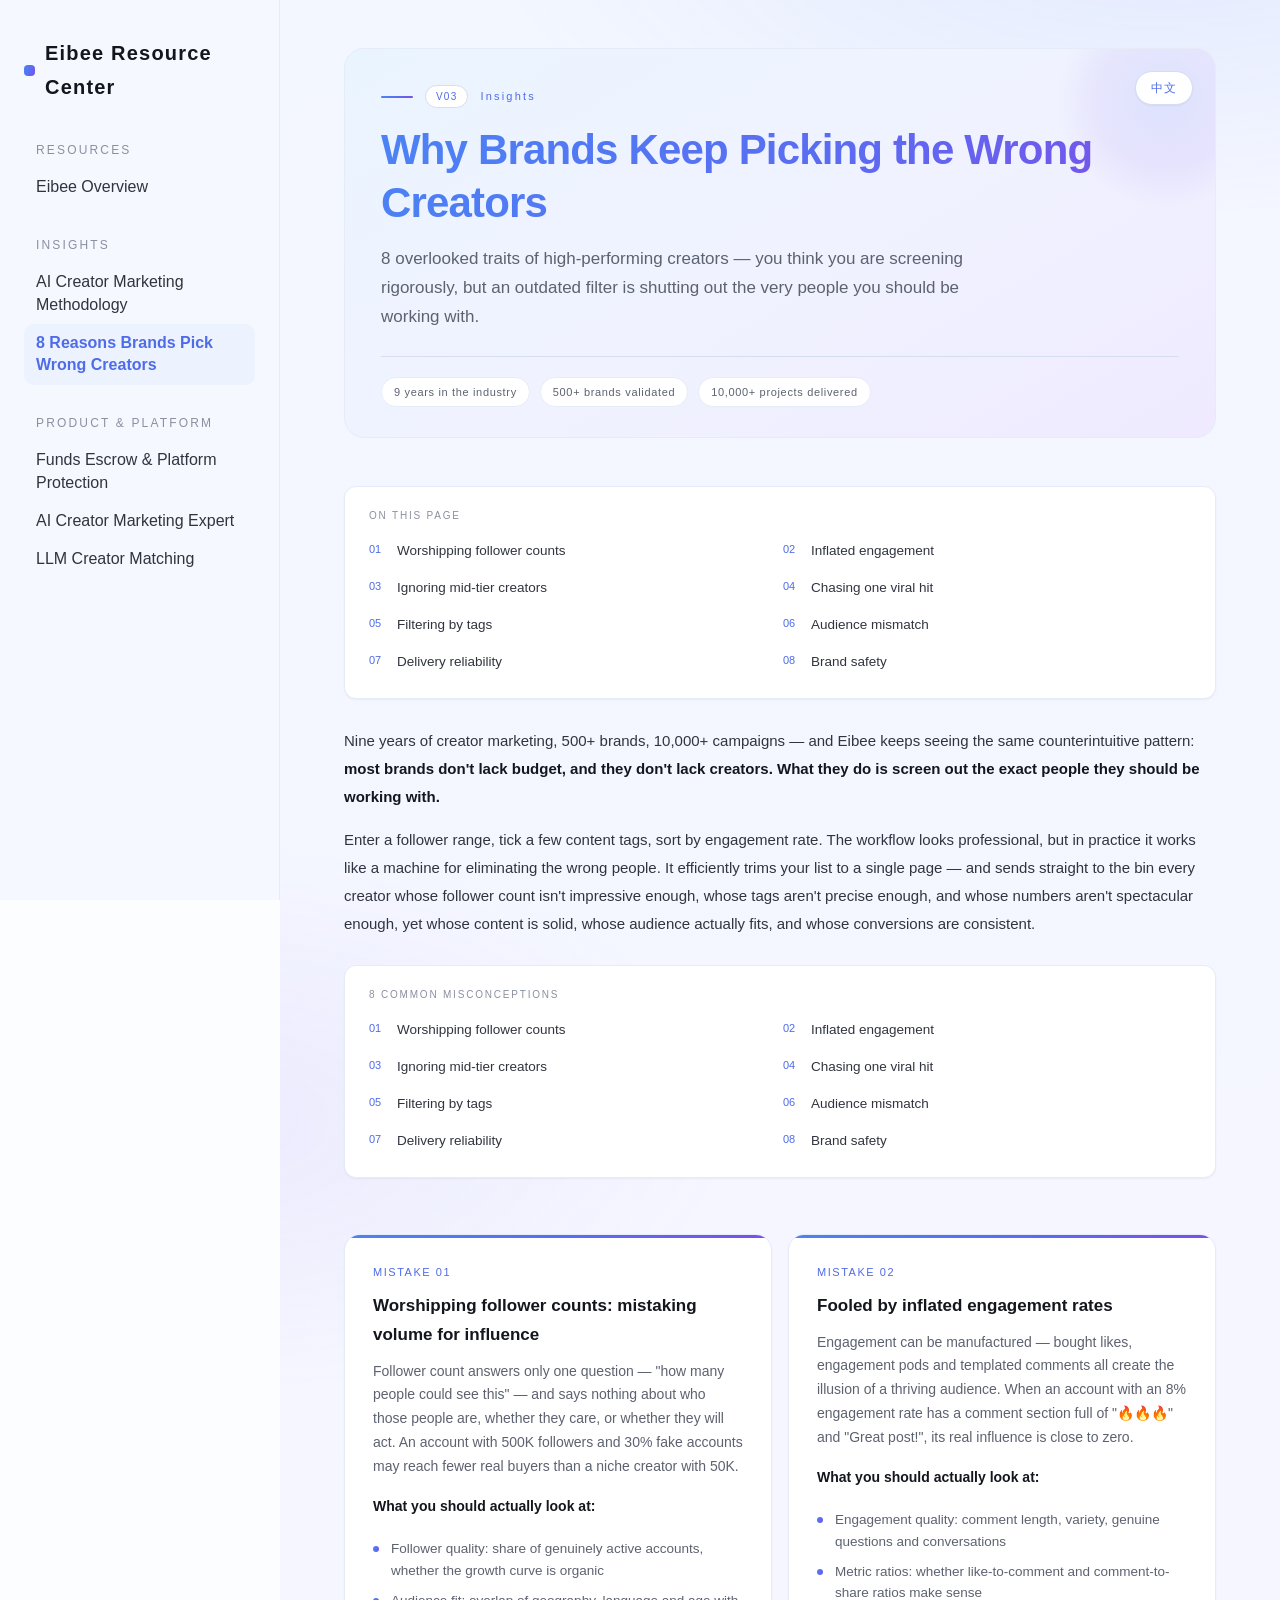
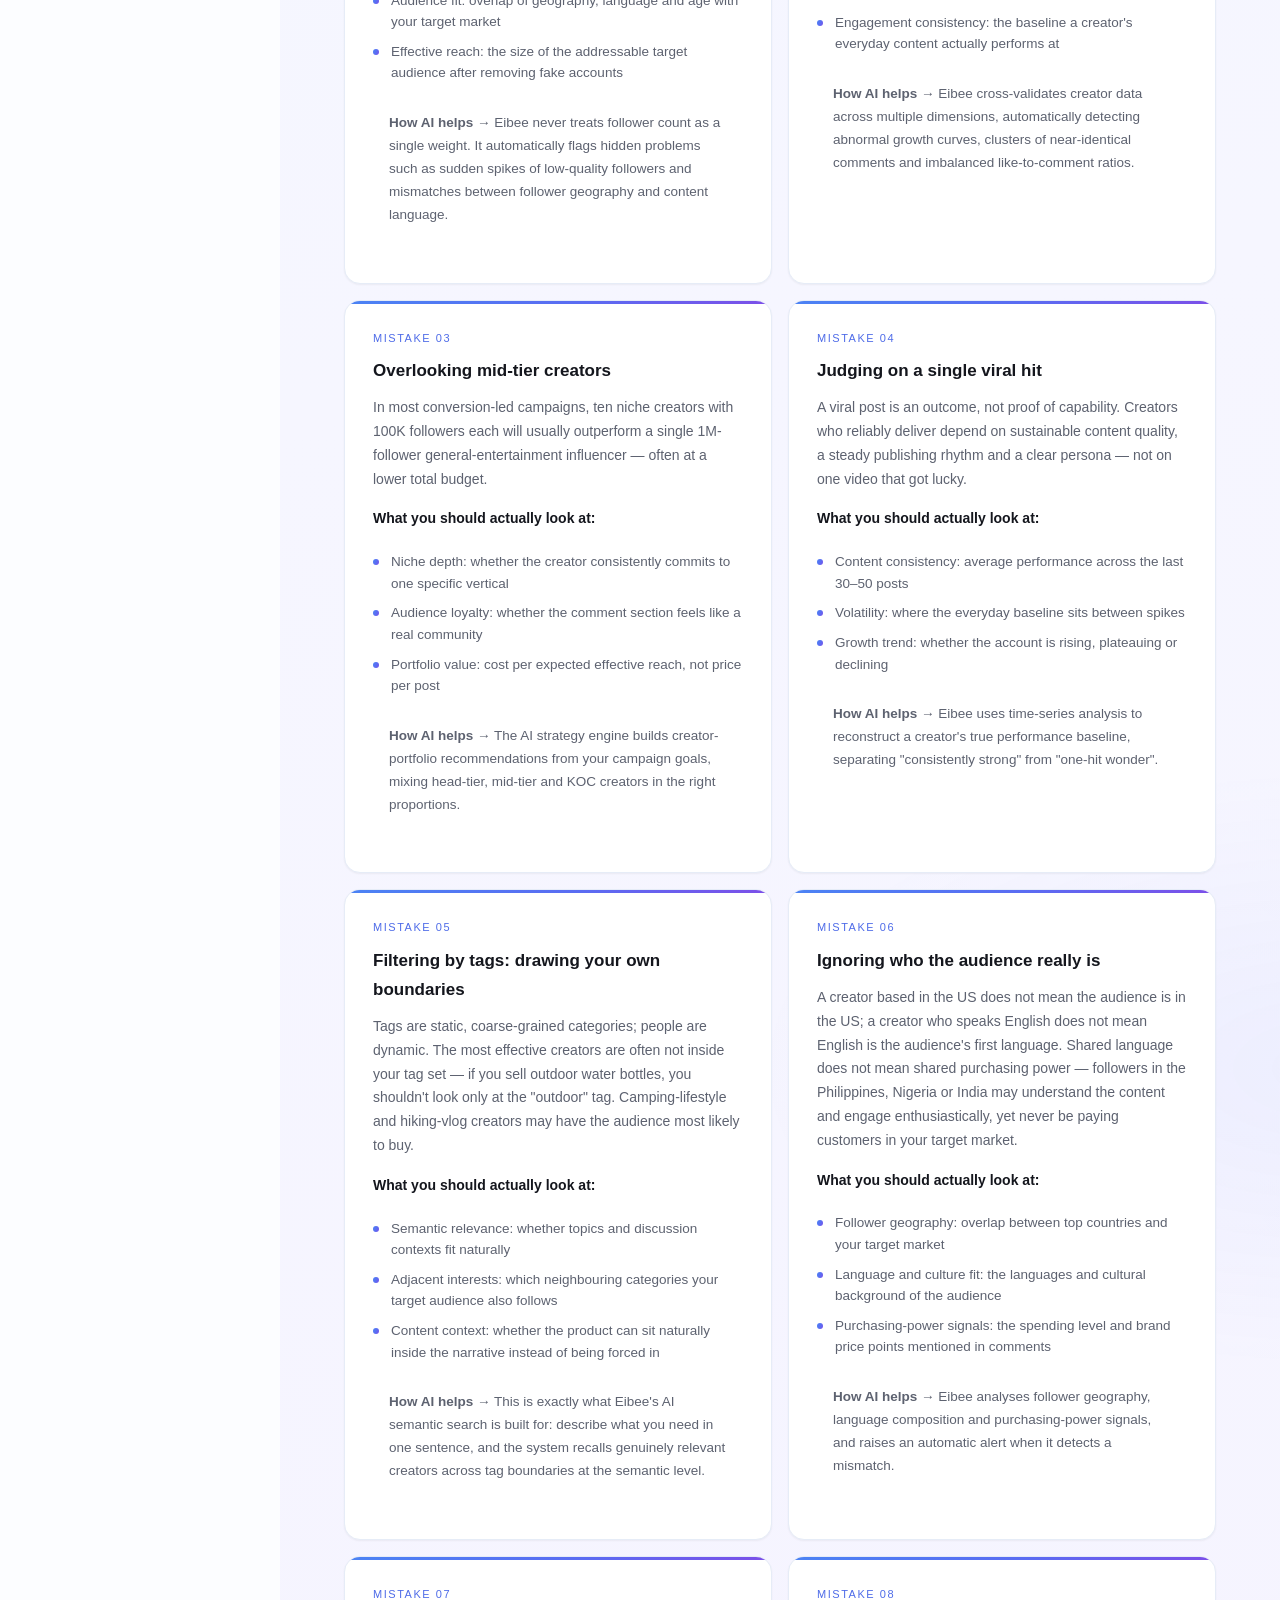
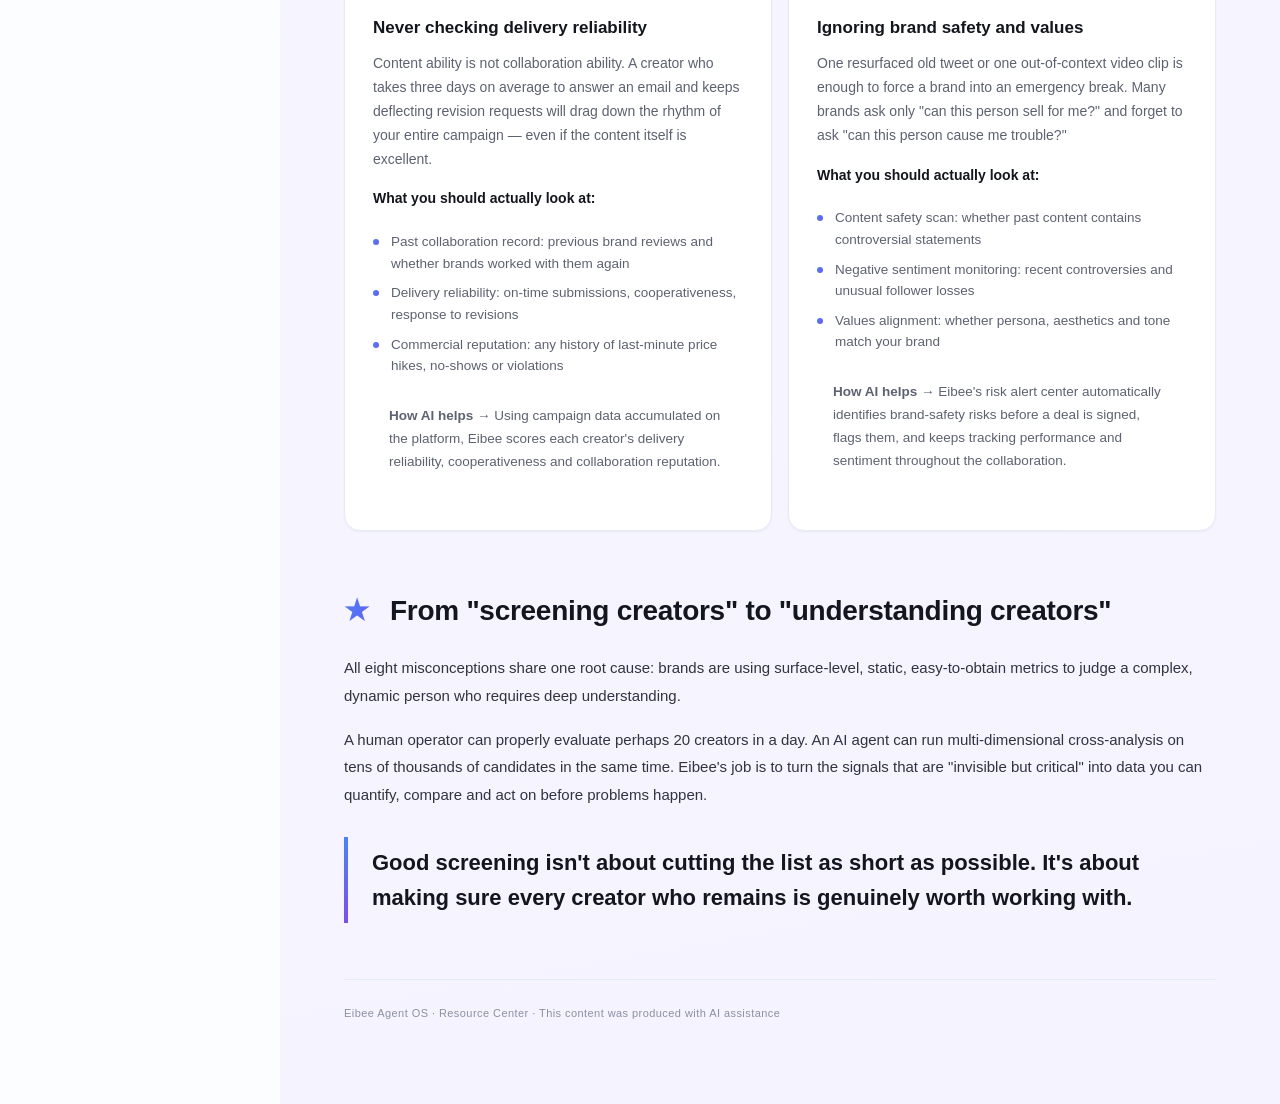
==== commit 652b265b: "排版改为全铺式：内容填满侧边栏右侧空间" ====
--- a/8-mistakes-en.html
+++ b/8-mistakes-en.html
@@ -5,7 +5,7 @@
 <meta name="viewport" content="width=device-width,initial-scale=1">
 <title>Why Brands Keep Picking the Wrong Creators · Eibee Resource Center</title>
 <style>
-:root{--paper:#fcfdff;--paper-2:#f5f8ff;--bg-soft:#eef4ff;--panel:#ffffff;--line:#e6ecf7;--line-strong:#d5ddf0;--ink:#14161d;--ink-2:#31343f;--ink-3:#5d6270;--grey:#8b90a0;--blue:#4b83f4;--indigo:#5468f0;--violet:#6a5cf0;--primary:#7459d9;--primary-hover:#8b73e5;--primary-active:#4b3a8c;--primary-soft:#edf2ff;--link:#4f6ce8;--grad:linear-gradient(115deg,#4b83f4 0%,#5a6cf2 55%,#7c4fe8 100%);--band:linear-gradient(150deg,#eaf4ff 0%,#f0f3ff 50%,#efeaff 100%);--shadow-sm:0 1px 2px rgba(20,22,29,.05);--shadow-md:0 8px 24px rgba(20,22,29,.07);--shadow-acc:0 8px 24px rgba(84,104,240,.14);--r-lg:16px;--r-md:12px;--title:'CreatorOS Alibaba PuHuiTi Medium','Alibaba PuHuiTi Medium','Alibaba PuHuiTi 3.0 65 Medium','PingFang SC','Microsoft YaHei',sans-serif;--mono:'CreatorOS Alibaba PuHuiTi Web','Alibaba PuHuiTi','Alibaba PuHuiTi 3.0 55 Regular','PingFang SC','Microsoft YaHei',sans-serif;--sans:'CreatorOS Alibaba PuHuiTi Web','Alibaba PuHuiTi','Alibaba PuHuiTi 3.0 55 Regular','PingFang SC','Microsoft YaHei',sans-serif;--sidebar-w:280px}*,*::before,*::after{box-sizing:border-box;margin:0;padding:0}html{scroll-behavior:smooth;-webkit-text-size-adjust:100%}body{font-family:var(--sans);background:var(--paper);color:var(--ink);line-height:1.7;font-size:15px;-webkit-font-smoothing:antialiased;-moz-osx-font-smoothing:grayscale}h1,h2,h3,h4,h5,h6,.sidebar-logo,.sidebar-group-title,.toc-title{font-family:var(--title)}::selection{background:#4b83f4;color:#fff}.page-wrap{display:flex;min-height:100vh}.sidebar{width:var(--sidebar-w);min-width:var(--sidebar-w);background:var(--paper-2);border-right:1px solid var(--line);padding:36px 0;position:fixed;top:0;left:0;bottom:0;overflow-y:auto;z-index:100}.sidebar-inner{padding:0 24px}.sidebar-logo{display:flex;align-items:center;gap:10px;font-family:var(--title);font-size:20px;font-weight:700;letter-spacing:.06em;color:var(--ink);text-decoration:none;margin-bottom:36px}.sidebar-logo::before{content:"";width:11px;height:11px;border-radius:4px;background:var(--grad);flex:none}.sidebar-group{margin-bottom:28px}.sidebar-group-title{font-family:var(--title);font-size:12px;letter-spacing:.18em;color:var(--grey);text-transform:uppercase;padding:0 12px;margin-bottom:8px}.sidebar-item{display:flex;align-items:center;gap:10px;padding:8px 12px;border-radius:10px;font-size:16px;color:var(--ink-2);text-decoration:none;transition:background .15s,color .15s;line-height:1.4}.sidebar-item:hover{background:var(--primary-soft);color:var(--link)}.sidebar-item.active{background:var(--primary-soft);color:var(--link);font-weight:600}.sidebar-item .si-icon{display:none}.sidebar-item.sub{padding-left:34px;font-size:16px;color:var(--ink-3)}.sidebar-item.sub.active{color:var(--link);background:var(--primary-soft)}.lang-toggle{position:absolute;top:22px;right:22px;z-index:5;padding:6px 15px;border-radius:999px;background:var(--panel);color:var(--link);border:1px solid var(--line-strong);font-family:var(--mono);font-size:12px;letter-spacing:.1em;text-decoration:none;cursor:pointer;box-shadow:var(--shadow-sm);transition:background .15s,border-color .15s,color .15s,box-shadow .15s}.lang-toggle:hover{background:var(--grad);border-color:transparent;color:#fff;box-shadow:var(--shadow-acc)}.sidebar-toggle{display:none;position:fixed;top:16px;left:16px;z-index:200;width:40px;height:40px;border-radius:10px;background:var(--panel);color:var(--ink);border:1px solid var(--line-strong);font-size:18px;cursor:pointer;align-items:center;justify-content:center;box-shadow:var(--shadow-sm)}.main{margin-left:var(--sidebar-w);flex:1;min-width:0;background:radial-gradient(1100px 480px at 88% -80px,rgba(91,124,244,.11),transparent 62%),radial-gradient(900px 460px at -80px 26%,rgba(124,79,232,.075),transparent 60%),radial-gradient(1000px 520px at 105% 62%,rgba(91,124,244,.06),transparent 58%),linear-gradient(170deg,#f3f7ff 0%,#f6f6ff 45%,#f5f3ff 100%)}.main-inner{position:relative;max-width:860px;margin:0 auto;padding:48px 56px 80px}.doc-hero{margin-bottom:48px;position:relative;background:var(--band);border:1px solid var(--line);border-radius:20px;padding:36px 36px 30px;overflow:hidden}.doc-hero::after{content:"";position:absolute;top:-60px;right:-60px;width:220px;height:220px;border-radius:50%;background:radial-gradient(circle,rgba(91,124,244,.13) 0%,rgba(124,79,232,.08) 45%,transparent 70%);pointer-events:none}.doc-eyebrow{font-family:var(--mono);font-size:11px;letter-spacing:.2em;color:var(--link);margin-bottom:16px;display:flex;align-items:center;gap:12px}.doc-eyebrow::before{content:"";width:32px;height:2px;border-radius:2px;background:var(--grad)}.doc-eyebrow .cat-tag{display:inline-block;padding:2px 10px;border-radius:999px;background:var(--panel);color:var(--link);border:1px solid var(--line-strong);font-size:10px;letter-spacing:.12em}.doc-title{font-size:clamp(28px,4vw,42px);font-weight:900;line-height:1.25;letter-spacing:-.02em;background:var(--grad);-webkit-background-clip:text;background-clip:text;-webkit-text-fill-color:transparent;color:var(--indigo);margin-bottom:16px}.doc-subtitle{font-size:17px;color:var(--ink-3);line-height:1.7;max-width:640px}.doc-meta{display:flex;gap:10px;flex-wrap:wrap;margin-top:24px;padding-top:20px;border-top:1px solid var(--line-strong);font-family:var(--mono);font-size:11px;letter-spacing:.06em;color:var(--ink-3)}.doc-meta span{display:flex;align-items:center;gap:6px;padding:5px 12px;border-radius:999px;background:var(--panel);border:1px solid var(--line)}.sec{margin-bottom:56px;scroll-margin-top:24px}.sec-head{display:flex;align-items:baseline;gap:14px;margin-bottom:20px}.sec-num{font-family:var(--mono);font-size:clamp(22px,2.8vw,28px);font-weight:700;background:var(--grad);-webkit-background-clip:text;background-clip:text;-webkit-text-fill-color:transparent;color:var(--indigo);letter-spacing:.08em;min-width:32px}.sec-title{font-size:clamp(22px,2.8vw,28px);font-weight:800;line-height:1.3;letter-spacing:-.01em;color:var(--ink)}.sec-lead{font-size:16px;color:var(--ink-3);line-height:1.8;margin-bottom:20px}.sec p{margin-bottom:16px;color:var(--ink-2);font-size:15px;line-height:1.85}.sec strong{color:var(--ink);font-weight:700}.hl{background:var(--grad);color:#fff;padding:0 .15em;border-radius:4px;font-weight:600}.pull{font-weight:800;font-size:clamp(18px,2.2vw,22px);line-height:1.6;border-left:4px solid transparent;border-image:linear-gradient(180deg,#4b83f4,#7c4fe8) 1;padding:8px 0 8px 24px;margin:28px 0;color:var(--ink)}.cards{display:grid;gap:16px;margin:24px 0}.cards-2{grid-template-columns:repeat(2,1fr)}.cards-3{grid-template-columns:repeat(3,1fr)}.cards-4{grid-template-columns:repeat(4,1fr)}.card{background:var(--panel);border:1px solid var(--line);border-radius:var(--r-lg);padding:24px;box-shadow:var(--shadow-sm);transition:transform .2s,box-shadow .2s,border-color .2s}.card:hover{transform:translateY(-3px);border-color:#a8b8f5;box-shadow:var(--shadow-acc)}.card-icon{width:40px;height:40px;border-radius:11px;background:var(--primary-soft);color:var(--link);display:flex;align-items:center;justify-content:center;font-size:20px;margin-bottom:14px}.card h4{font-size:15px;font-weight:700;margin-bottom:8px;color:var(--ink)}.card p{font-size:13.5px;color:var(--ink-3);line-height:1.7;margin:0}.feat-card{background:var(--panel);border:1px solid var(--line);border-radius:var(--r-lg);padding:28px;position:relative;overflow:hidden;box-shadow:var(--shadow-sm);transition:transform .2s,box-shadow .2s,border-color .2s}.feat-card:hover{transform:translateY(-3px);border-color:#a8b8f5;box-shadow:var(--shadow-acc)}.feat-card::before{content:"";position:absolute;top:0;left:0;right:0;height:3px;background:var(--grad)}.feat-card .fc-num{font-family:var(--mono);font-size:11px;letter-spacing:.14em;color:var(--link);margin-bottom:10px}.feat-card h4{font-size:17px;font-weight:700;margin-bottom:10px;color:var(--ink)}.feat-card p{font-size:14px;color:var(--ink-3);line-height:1.7}.feat-card ul{margin:12px 0 0;padding:0;list-style:none}.feat-card ul li{font-size:13.5px;color:var(--ink-3);padding:4px 0;padding-left:18px;position:relative;line-height:1.6}.feat-card ul li::before{content:"";position:absolute;left:0;top:12px;width:6px;height:6px;border-radius:50%;background:var(--grad)}.acc-band{background:var(--band);border:1px solid var(--line);border-radius:18px;padding:clamp(28px,4vw,48px);margin:32px 0}.acc-band .sec-title{color:var(--ink)}.stats-row{display:grid;gap:16px;margin:28px 0}.stats-4{grid-template-columns:repeat(4,1fr)}.stats-3{grid-template-columns:repeat(3,1fr)}.stat{text-align:center;padding:26px 16px;background:var(--panel);border:1px solid var(--line);border-radius:var(--r-lg);box-shadow:var(--shadow-sm);transition:border-color .2s,box-shadow .2s,transform .2s}.stat:hover{border-color:#a8b8f5;box-shadow:var(--shadow-acc);transform:translateY(-3px)}.stat .num{font-size:clamp(28px,3.5vw,42px);font-weight:900;background:var(--grad);-webkit-background-clip:text;background-clip:text;-webkit-text-fill-color:transparent;color:var(--indigo);line-height:1;font-variant-numeric:tabular-nums}.stat .label{font-family:var(--mono);font-size:11px;letter-spacing:.1em;color:var(--grey);margin-top:10px}.table-wrap{overflow-x:auto;margin:24px 0}table{width:100%;border-collapse:collapse;font-size:14px}th{text-align:left;padding:12px 16px;font-family:var(--mono);font-size:11px;letter-spacing:.1em;color:var(--link);border-bottom:2px solid transparent;border-image:linear-gradient(90deg,#4b83f4,#7c4fe8) 1;text-transform:uppercase}td{padding:14px 16px;border-bottom:1px solid var(--line);color:var(--ink-2)}tr:hover td{background:var(--paper-2)}.steps{margin:28px 0;position:relative}.step{display:flex;gap:20px;margin-bottom:24px;position:relative}.step:last-child{margin-bottom:0}.step-marker{width:36px;height:36px;flex:none;border-radius:50%;background:var(--grad);color:#fff;display:flex;align-items:center;justify-content:center;font-family:var(--mono);font-weight:700;font-size:14px}.step-body h4{font-size:15px;font-weight:700;margin-bottom:6px;color:var(--ink)}.step-body p{font-size:14px;color:var(--ink-3);margin:0;line-height:1.7}.doc-footer{margin-top:48px;padding-top:24px;border-top:1px solid var(--line);font-family:var(--mono);font-size:11px;letter-spacing:.04em;color:var(--grey);line-height:1.8}.toc{background:var(--panel);border:1px solid var(--line);border-radius:var(--r-md);padding:20px 24px;margin:28px 0;box-shadow:var(--shadow-sm)}.toc-title{font-family:var(--title);font-size:10px;letter-spacing:.18em;color:var(--grey);text-transform:uppercase;margin-bottom:12px}.toc-list{list-style:none;display:grid;grid-template-columns:repeat(2,1fr);gap:6px}.toc-list a{color:var(--ink-2);text-decoration:none;font-size:13.5px;padding:4px 0;display:flex;gap:8px;transition:color .15s}.toc-list a:hover{color:var(--link)}.toc-list a .tn{font-family:var(--mono);font-size:11px;color:var(--link);min-width:20px}@media(max-width:900px){.sidebar{transform:translateX(-100%);transition:transform .25s;box-shadow:8px 0 40px rgba(20,22,29,.18)}.sidebar.open{transform:translateX(0)}.sidebar-toggle{display:flex}.main{margin-left:0}.main-inner{padding:32px 20px 60px}.lang-toggle{top:14px;right:14px}.doc-hero{padding:26px 22px 24px}.cards-2,.cards-3,.cards-4{grid-template-columns:1fr}.stats-4,.stats-3{grid-template-columns:repeat(2,1fr)}.toc-list{grid-template-columns:1fr}}@media(max-width:560px){.stats-4,.stats-3{grid-template-columns:1fr}}@media print{.sidebar,.sidebar-toggle,.lang-toggle{display:none!important}.main{margin-left:0}.main-inner{max-width:100%;padding:0}.sec{break-inside:avoid}.card,.feat-card,.stat,.acc-band,.doc-hero{break-inside:avoid;box-shadow:none}.doc-title,.sec-num,.stat .num{-webkit-text-fill-color:currentColor;color:var(--indigo)}}
+:root{--paper:#fcfdff;--paper-2:#f5f8ff;--bg-soft:#eef4ff;--panel:#ffffff;--line:#e6ecf7;--line-strong:#d5ddf0;--ink:#14161d;--ink-2:#31343f;--ink-3:#5d6270;--grey:#8b90a0;--blue:#4b83f4;--indigo:#5468f0;--violet:#6a5cf0;--primary:#7459d9;--primary-hover:#8b73e5;--primary-active:#4b3a8c;--primary-soft:#edf2ff;--link:#4f6ce8;--grad:linear-gradient(115deg,#4b83f4 0%,#5a6cf2 55%,#7c4fe8 100%);--band:linear-gradient(150deg,#eaf4ff 0%,#f0f3ff 50%,#efeaff 100%);--shadow-sm:0 1px 2px rgba(20,22,29,.05);--shadow-md:0 8px 24px rgba(20,22,29,.07);--shadow-acc:0 8px 24px rgba(84,104,240,.14);--r-lg:16px;--r-md:12px;--title:'CreatorOS Alibaba PuHuiTi Medium','Alibaba PuHuiTi Medium','Alibaba PuHuiTi 3.0 65 Medium','PingFang SC','Microsoft YaHei',sans-serif;--mono:'CreatorOS Alibaba PuHuiTi Web','Alibaba PuHuiTi','Alibaba PuHuiTi 3.0 55 Regular','PingFang SC','Microsoft YaHei',sans-serif;--sans:'CreatorOS Alibaba PuHuiTi Web','Alibaba PuHuiTi','Alibaba PuHuiTi 3.0 55 Regular','PingFang SC','Microsoft YaHei',sans-serif;--sidebar-w:280px}*,*::before,*::after{box-sizing:border-box;margin:0;padding:0}html{scroll-behavior:smooth;-webkit-text-size-adjust:100%}body{font-family:var(--sans);background:var(--paper);color:var(--ink);line-height:1.7;font-size:15px;-webkit-font-smoothing:antialiased;-moz-osx-font-smoothing:grayscale}h1,h2,h3,h4,h5,h6,.sidebar-logo,.sidebar-group-title,.toc-title{font-family:var(--title)}::selection{background:#4b83f4;color:#fff}.page-wrap{display:flex;min-height:100vh}.sidebar{width:var(--sidebar-w);min-width:var(--sidebar-w);background:var(--paper-2);border-right:1px solid var(--line);padding:36px 0;position:fixed;top:0;left:0;bottom:0;overflow-y:auto;z-index:100}.sidebar-inner{padding:0 24px}.sidebar-logo{display:flex;align-items:center;gap:10px;font-family:var(--title);font-size:20px;font-weight:700;letter-spacing:.06em;color:var(--ink);text-decoration:none;margin-bottom:36px}.sidebar-logo::before{content:"";width:11px;height:11px;border-radius:4px;background:var(--grad);flex:none}.sidebar-group{margin-bottom:28px}.sidebar-group-title{font-family:var(--title);font-size:12px;letter-spacing:.18em;color:var(--grey);text-transform:uppercase;padding:0 12px;margin-bottom:8px}.sidebar-item{display:flex;align-items:center;gap:10px;padding:8px 12px;border-radius:10px;font-size:16px;color:var(--ink-2);text-decoration:none;transition:background .15s,color .15s;line-height:1.4}.sidebar-item:hover{background:var(--primary-soft);color:var(--link)}.sidebar-item.active{background:var(--primary-soft);color:var(--link);font-weight:600}.sidebar-item .si-icon{display:none}.sidebar-item.sub{padding-left:34px;font-size:16px;color:var(--ink-3)}.sidebar-item.sub.active{color:var(--link);background:var(--primary-soft)}.lang-toggle{position:absolute;top:22px;right:22px;z-index:5;padding:6px 15px;border-radius:999px;background:var(--panel);color:var(--link);border:1px solid var(--line-strong);font-family:var(--mono);font-size:12px;letter-spacing:.1em;text-decoration:none;cursor:pointer;box-shadow:var(--shadow-sm);transition:background .15s,border-color .15s,color .15s,box-shadow .15s}.lang-toggle:hover{background:var(--grad);border-color:transparent;color:#fff;box-shadow:var(--shadow-acc)}.sidebar-toggle{display:none;position:fixed;top:16px;left:16px;z-index:200;width:40px;height:40px;border-radius:10px;background:var(--panel);color:var(--ink);border:1px solid var(--line-strong);font-size:18px;cursor:pointer;align-items:center;justify-content:center;box-shadow:var(--shadow-sm)}.main{margin-left:var(--sidebar-w);flex:1;min-width:0;background:radial-gradient(1100px 480px at 88% -80px,rgba(91,124,244,.11),transparent 62%),radial-gradient(900px 460px at -80px 26%,rgba(124,79,232,.075),transparent 60%),radial-gradient(1000px 520px at 105% 62%,rgba(91,124,244,.06),transparent 58%),linear-gradient(170deg,#f3f7ff 0%,#f6f6ff 45%,#f5f3ff 100%)}.main-inner{position:relative;max-width:none;margin:0;padding:48px 64px 80px}.doc-hero{margin-bottom:48px;position:relative;background:var(--band);border:1px solid var(--line);border-radius:20px;padding:36px 36px 30px;overflow:hidden}.doc-hero::after{content:"";position:absolute;top:-60px;right:-60px;width:220px;height:220px;border-radius:50%;background:radial-gradient(circle,rgba(91,124,244,.13) 0%,rgba(124,79,232,.08) 45%,transparent 70%);pointer-events:none}.doc-eyebrow{font-family:var(--mono);font-size:11px;letter-spacing:.2em;color:var(--link);margin-bottom:16px;display:flex;align-items:center;gap:12px}.doc-eyebrow::before{content:"";width:32px;height:2px;border-radius:2px;background:var(--grad)}.doc-eyebrow .cat-tag{display:inline-block;padding:2px 10px;border-radius:999px;background:var(--panel);color:var(--link);border:1px solid var(--line-strong);font-size:10px;letter-spacing:.12em}.doc-title{font-size:clamp(28px,4vw,42px);font-weight:900;line-height:1.25;letter-spacing:-.02em;background:var(--grad);-webkit-background-clip:text;background-clip:text;-webkit-text-fill-color:transparent;color:var(--indigo);margin-bottom:16px}.doc-subtitle{font-size:17px;color:var(--ink-3);line-height:1.7;max-width:640px}.doc-meta{display:flex;gap:10px;flex-wrap:wrap;margin-top:24px;padding-top:20px;border-top:1px solid var(--line-strong);font-family:var(--mono);font-size:11px;letter-spacing:.06em;color:var(--ink-3)}.doc-meta span{display:flex;align-items:center;gap:6px;padding:5px 12px;border-radius:999px;background:var(--panel);border:1px solid var(--line)}.sec{margin-bottom:56px;scroll-margin-top:24px}.sec-head{display:flex;align-items:baseline;gap:14px;margin-bottom:20px}.sec-num{font-family:var(--mono);font-size:clamp(22px,2.8vw,28px);font-weight:700;background:var(--grad);-webkit-background-clip:text;background-clip:text;-webkit-text-fill-color:transparent;color:var(--indigo);letter-spacing:.08em;min-width:32px}.sec-title{font-size:clamp(22px,2.8vw,28px);font-weight:800;line-height:1.3;letter-spacing:-.01em;color:var(--ink)}.sec-lead{font-size:16px;color:var(--ink-3);line-height:1.8;margin-bottom:20px}.sec p{margin-bottom:16px;color:var(--ink-2);font-size:15px;line-height:1.85}.sec strong{color:var(--ink);font-weight:700}.hl{background:var(--grad);color:#fff;padding:0 .15em;border-radius:4px;font-weight:600}.pull{font-weight:800;font-size:clamp(18px,2.2vw,22px);line-height:1.6;border-left:4px solid transparent;border-image:linear-gradient(180deg,#4b83f4,#7c4fe8) 1;padding:8px 0 8px 24px;margin:28px 0;color:var(--ink)}.cards{display:grid;gap:16px;margin:24px 0}.cards-2{grid-template-columns:repeat(2,1fr)}.cards-3{grid-template-columns:repeat(3,1fr)}.cards-4{grid-template-columns:repeat(4,1fr)}.card{background:var(--panel);border:1px solid var(--line);border-radius:var(--r-lg);padding:24px;box-shadow:var(--shadow-sm);transition:transform .2s,box-shadow .2s,border-color .2s}.card:hover{transform:translateY(-3px);border-color:#a8b8f5;box-shadow:var(--shadow-acc)}.card-icon{width:40px;height:40px;border-radius:11px;background:var(--primary-soft);color:var(--link);display:flex;align-items:center;justify-content:center;font-size:20px;margin-bottom:14px}.card h4{font-size:15px;font-weight:700;margin-bottom:8px;color:var(--ink)}.card p{font-size:13.5px;color:var(--ink-3);line-height:1.7;margin:0}.feat-card{background:var(--panel);border:1px solid var(--line);border-radius:var(--r-lg);padding:28px;position:relative;overflow:hidden;box-shadow:var(--shadow-sm);transition:transform .2s,box-shadow .2s,border-color .2s}.feat-card:hover{transform:translateY(-3px);border-color:#a8b8f5;box-shadow:var(--shadow-acc)}.feat-card::before{content:"";position:absolute;top:0;left:0;right:0;height:3px;background:var(--grad)}.feat-card .fc-num{font-family:var(--mono);font-size:11px;letter-spacing:.14em;color:var(--link);margin-bottom:10px}.feat-card h4{font-size:17px;font-weight:700;margin-bottom:10px;color:var(--ink)}.feat-card p{font-size:14px;color:var(--ink-3);line-height:1.7}.feat-card ul{margin:12px 0 0;padding:0;list-style:none}.feat-card ul li{font-size:13.5px;color:var(--ink-3);padding:4px 0;padding-left:18px;position:relative;line-height:1.6}.feat-card ul li::before{content:"";position:absolute;left:0;top:12px;width:6px;height:6px;border-radius:50%;background:var(--grad)}.acc-band{background:var(--band);border:1px solid var(--line);border-radius:18px;padding:clamp(28px,4vw,48px);margin:32px 0}.acc-band .sec-title{color:var(--ink)}.stats-row{display:grid;gap:16px;margin:28px 0}.stats-4{grid-template-columns:repeat(4,1fr)}.stats-3{grid-template-columns:repeat(3,1fr)}.stat{text-align:center;padding:26px 16px;background:var(--panel);border:1px solid var(--line);border-radius:var(--r-lg);box-shadow:var(--shadow-sm);transition:border-color .2s,box-shadow .2s,transform .2s}.stat:hover{border-color:#a8b8f5;box-shadow:var(--shadow-acc);transform:translateY(-3px)}.stat .num{font-size:clamp(28px,3.5vw,42px);font-weight:900;background:var(--grad);-webkit-background-clip:text;background-clip:text;-webkit-text-fill-color:transparent;color:var(--indigo);line-height:1;font-variant-numeric:tabular-nums}.stat .label{font-family:var(--mono);font-size:11px;letter-spacing:.1em;color:var(--grey);margin-top:10px}.table-wrap{overflow-x:auto;margin:24px 0}table{width:100%;border-collapse:collapse;font-size:14px}th{text-align:left;padding:12px 16px;font-family:var(--mono);font-size:11px;letter-spacing:.1em;color:var(--link);border-bottom:2px solid transparent;border-image:linear-gradient(90deg,#4b83f4,#7c4fe8) 1;text-transform:uppercase}td{padding:14px 16px;border-bottom:1px solid var(--line);color:var(--ink-2)}tr:hover td{background:var(--paper-2)}.steps{margin:28px 0;position:relative}.step{display:flex;gap:20px;margin-bottom:24px;position:relative}.step:last-child{margin-bottom:0}.step-marker{width:36px;height:36px;flex:none;border-radius:50%;background:var(--grad);color:#fff;display:flex;align-items:center;justify-content:center;font-family:var(--mono);font-weight:700;font-size:14px}.step-body h4{font-size:15px;font-weight:700;margin-bottom:6px;color:var(--ink)}.step-body p{font-size:14px;color:var(--ink-3);margin:0;line-height:1.7}.doc-footer{margin-top:48px;padding-top:24px;border-top:1px solid var(--line);font-family:var(--mono);font-size:11px;letter-spacing:.04em;color:var(--grey);line-height:1.8}.toc{background:var(--panel);border:1px solid var(--line);border-radius:var(--r-md);padding:20px 24px;margin:28px 0;box-shadow:var(--shadow-sm)}.toc-title{font-family:var(--title);font-size:10px;letter-spacing:.18em;color:var(--grey);text-transform:uppercase;margin-bottom:12px}.toc-list{list-style:none;display:grid;grid-template-columns:repeat(2,1fr);gap:6px}.toc-list a{color:var(--ink-2);text-decoration:none;font-size:13.5px;padding:4px 0;display:flex;gap:8px;transition:color .15s}.toc-list a:hover{color:var(--link)}.toc-list a .tn{font-family:var(--mono);font-size:11px;color:var(--link);min-width:20px}@media(max-width:900px){.sidebar{transform:translateX(-100%);transition:transform .25s;box-shadow:8px 0 40px rgba(20,22,29,.18)}.sidebar.open{transform:translateX(0)}.sidebar-toggle{display:flex}.main{margin-left:0}.main-inner{padding:32px 20px 60px}.lang-toggle{top:14px;right:14px}.doc-hero{padding:26px 22px 24px}.cards-2,.cards-3,.cards-4{grid-template-columns:1fr}.stats-4,.stats-3{grid-template-columns:repeat(2,1fr)}.toc-list{grid-template-columns:1fr}}@media(max-width:560px){.stats-4,.stats-3{grid-template-columns:1fr}}@media print{.sidebar,.sidebar-toggle,.lang-toggle{display:none!important}.main{margin-left:0}.main-inner{max-width:100%;padding:0}.sec{break-inside:avoid}.card,.feat-card,.stat,.acc-band,.doc-hero{break-inside:avoid;box-shadow:none}.doc-title,.sec-num,.stat .num{-webkit-text-fill-color:currentColor;color:var(--indigo)}}
 </style>
 </head>
 <body>
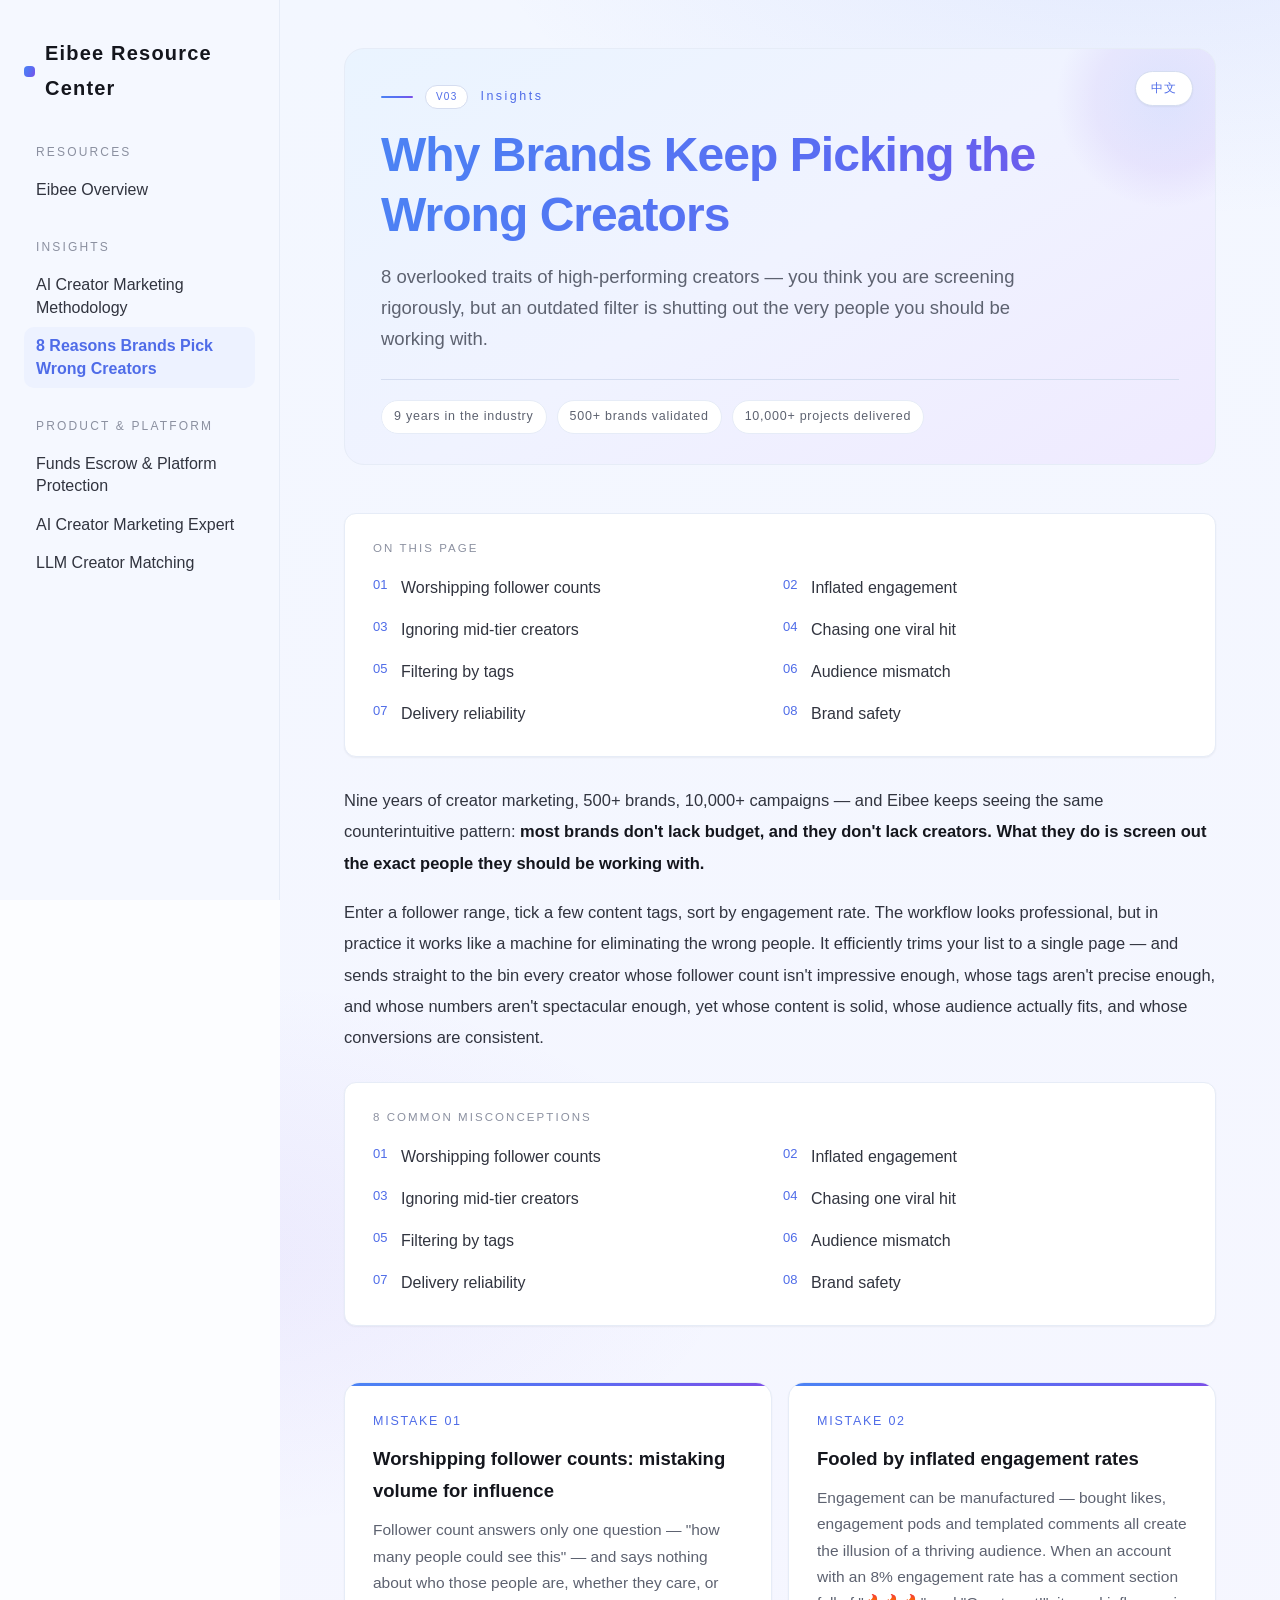
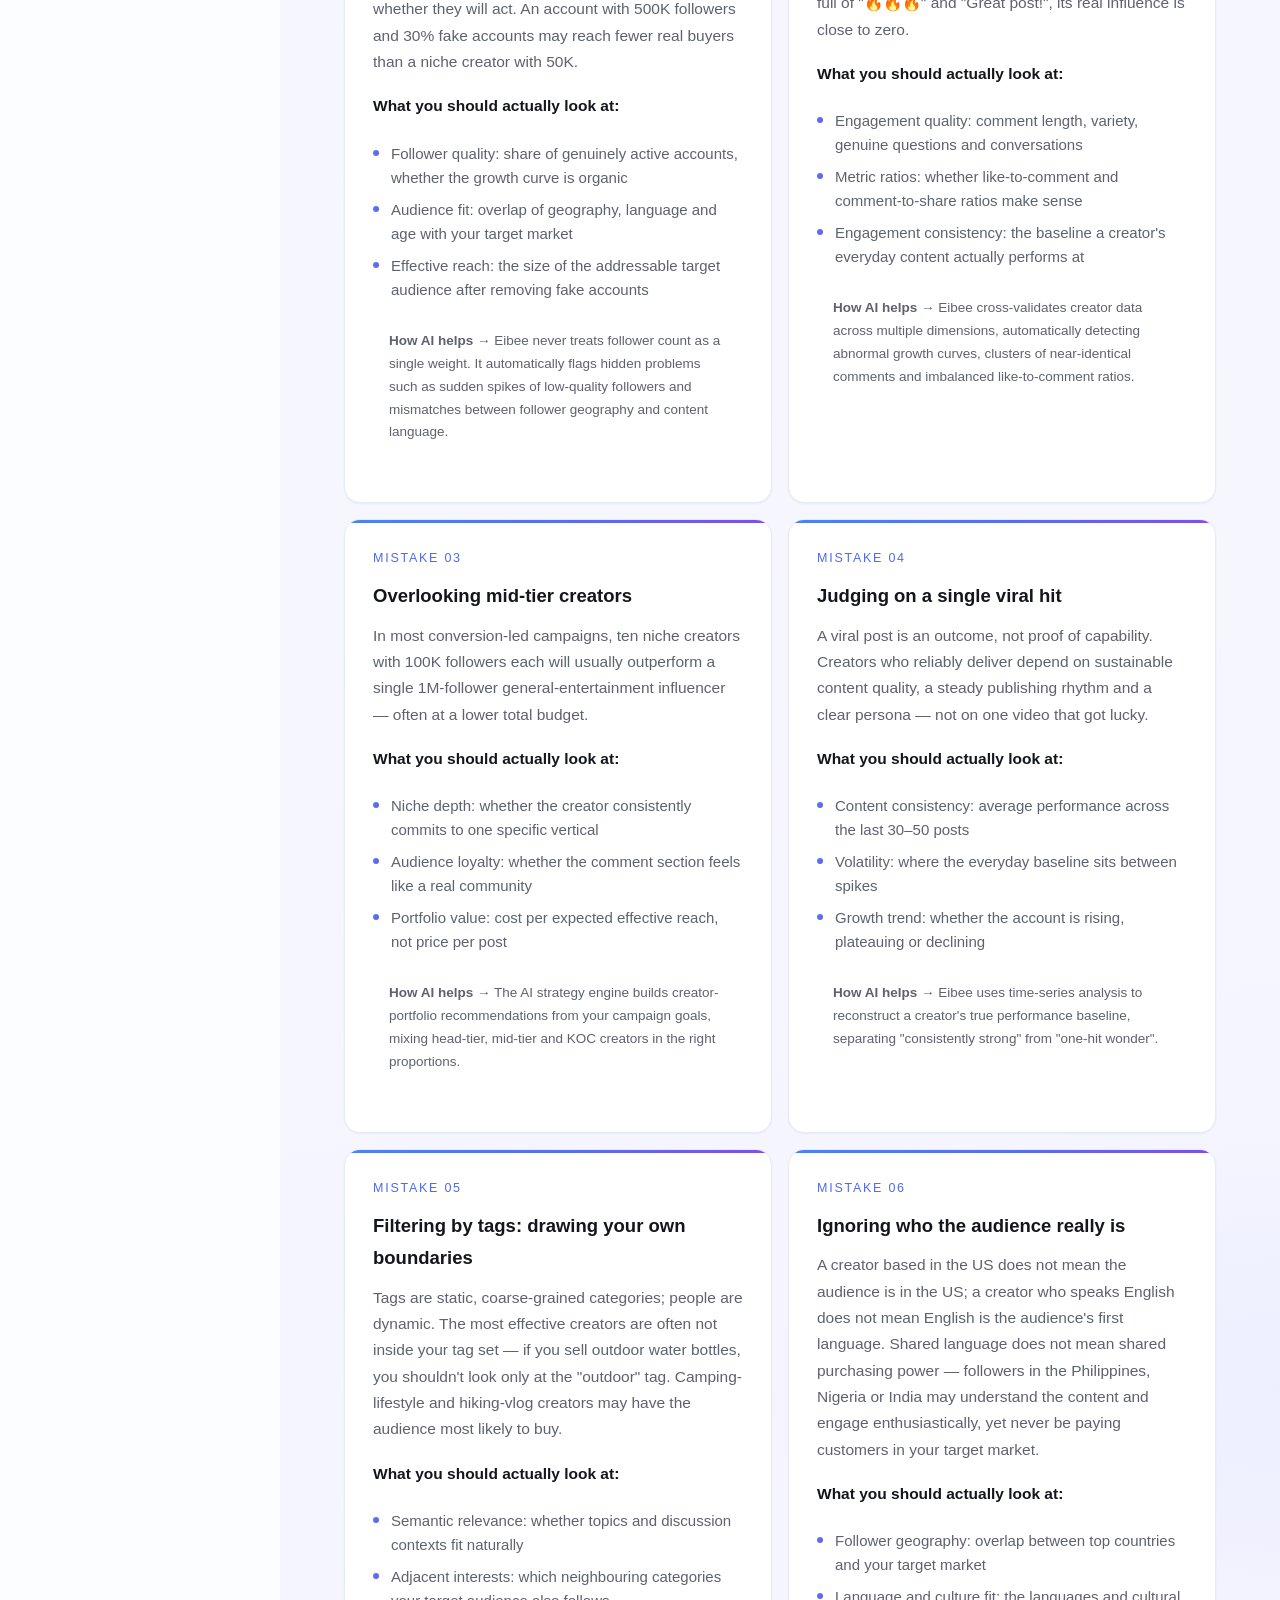
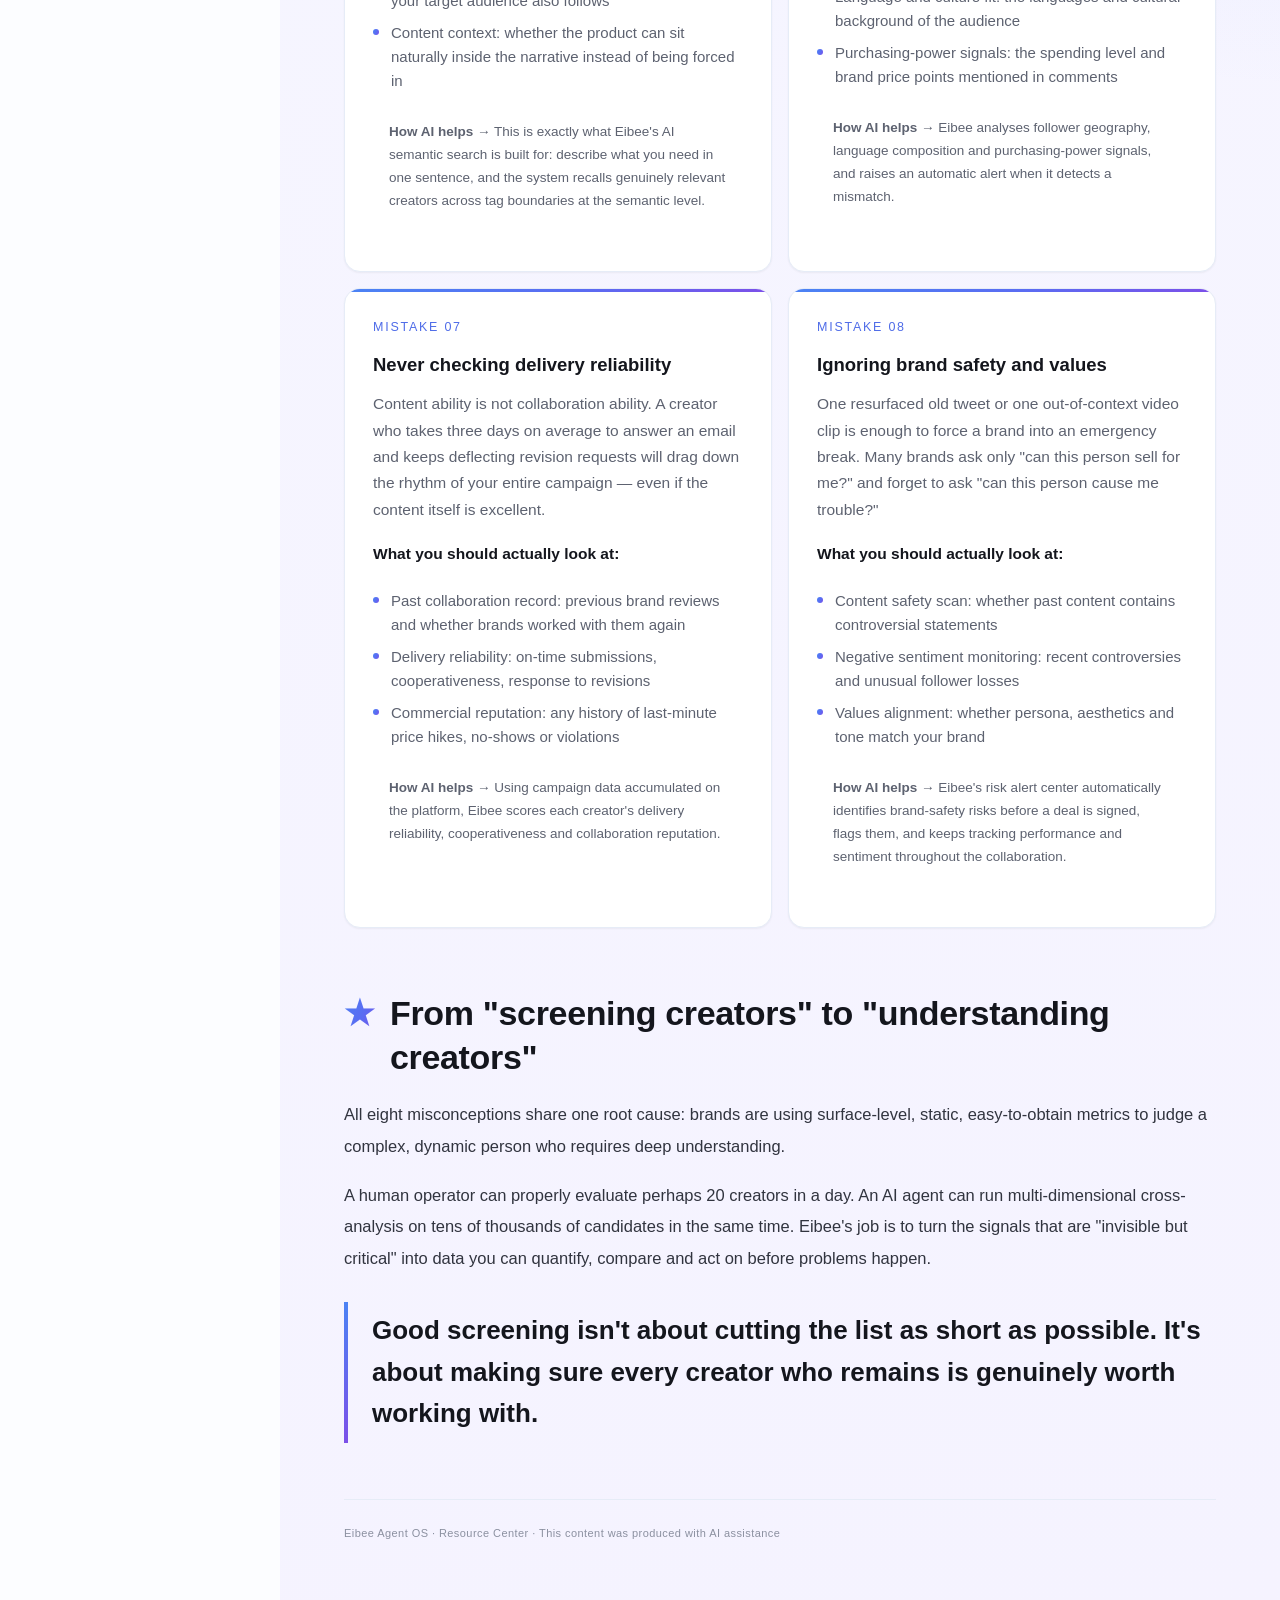
==== commit 7bcdf7d4: "全站字号整体放大一档，匹配全铺排版" ====
--- a/8-mistakes-en.html
+++ b/8-mistakes-en.html
@@ -5,7 +5,7 @@
 <meta name="viewport" content="width=device-width,initial-scale=1">
 <title>Why Brands Keep Picking the Wrong Creators · Eibee Resource Center</title>
 <style>
-:root{--paper:#fcfdff;--paper-2:#f5f8ff;--bg-soft:#eef4ff;--panel:#ffffff;--line:#e6ecf7;--line-strong:#d5ddf0;--ink:#14161d;--ink-2:#31343f;--ink-3:#5d6270;--grey:#8b90a0;--blue:#4b83f4;--indigo:#5468f0;--violet:#6a5cf0;--primary:#7459d9;--primary-hover:#8b73e5;--primary-active:#4b3a8c;--primary-soft:#edf2ff;--link:#4f6ce8;--grad:linear-gradient(115deg,#4b83f4 0%,#5a6cf2 55%,#7c4fe8 100%);--band:linear-gradient(150deg,#eaf4ff 0%,#f0f3ff 50%,#efeaff 100%);--shadow-sm:0 1px 2px rgba(20,22,29,.05);--shadow-md:0 8px 24px rgba(20,22,29,.07);--shadow-acc:0 8px 24px rgba(84,104,240,.14);--r-lg:16px;--r-md:12px;--title:'CreatorOS Alibaba PuHuiTi Medium','Alibaba PuHuiTi Medium','Alibaba PuHuiTi 3.0 65 Medium','PingFang SC','Microsoft YaHei',sans-serif;--mono:'CreatorOS Alibaba PuHuiTi Web','Alibaba PuHuiTi','Alibaba PuHuiTi 3.0 55 Regular','PingFang SC','Microsoft YaHei',sans-serif;--sans:'CreatorOS Alibaba PuHuiTi Web','Alibaba PuHuiTi','Alibaba PuHuiTi 3.0 55 Regular','PingFang SC','Microsoft YaHei',sans-serif;--sidebar-w:280px}*,*::before,*::after{box-sizing:border-box;margin:0;padding:0}html{scroll-behavior:smooth;-webkit-text-size-adjust:100%}body{font-family:var(--sans);background:var(--paper);color:var(--ink);line-height:1.7;font-size:15px;-webkit-font-smoothing:antialiased;-moz-osx-font-smoothing:grayscale}h1,h2,h3,h4,h5,h6,.sidebar-logo,.sidebar-group-title,.toc-title{font-family:var(--title)}::selection{background:#4b83f4;color:#fff}.page-wrap{display:flex;min-height:100vh}.sidebar{width:var(--sidebar-w);min-width:var(--sidebar-w);background:var(--paper-2);border-right:1px solid var(--line);padding:36px 0;position:fixed;top:0;left:0;bottom:0;overflow-y:auto;z-index:100}.sidebar-inner{padding:0 24px}.sidebar-logo{display:flex;align-items:center;gap:10px;font-family:var(--title);font-size:20px;font-weight:700;letter-spacing:.06em;color:var(--ink);text-decoration:none;margin-bottom:36px}.sidebar-logo::before{content:"";width:11px;height:11px;border-radius:4px;background:var(--grad);flex:none}.sidebar-group{margin-bottom:28px}.sidebar-group-title{font-family:var(--title);font-size:12px;letter-spacing:.18em;color:var(--grey);text-transform:uppercase;padding:0 12px;margin-bottom:8px}.sidebar-item{display:flex;align-items:center;gap:10px;padding:8px 12px;border-radius:10px;font-size:16px;color:var(--ink-2);text-decoration:none;transition:background .15s,color .15s;line-height:1.4}.sidebar-item:hover{background:var(--primary-soft);color:var(--link)}.sidebar-item.active{background:var(--primary-soft);color:var(--link);font-weight:600}.sidebar-item .si-icon{display:none}.sidebar-item.sub{padding-left:34px;font-size:16px;color:var(--ink-3)}.sidebar-item.sub.active{color:var(--link);background:var(--primary-soft)}.lang-toggle{position:absolute;top:22px;right:22px;z-index:5;padding:6px 15px;border-radius:999px;background:var(--panel);color:var(--link);border:1px solid var(--line-strong);font-family:var(--mono);font-size:12px;letter-spacing:.1em;text-decoration:none;cursor:pointer;box-shadow:var(--shadow-sm);transition:background .15s,border-color .15s,color .15s,box-shadow .15s}.lang-toggle:hover{background:var(--grad);border-color:transparent;color:#fff;box-shadow:var(--shadow-acc)}.sidebar-toggle{display:none;position:fixed;top:16px;left:16px;z-index:200;width:40px;height:40px;border-radius:10px;background:var(--panel);color:var(--ink);border:1px solid var(--line-strong);font-size:18px;cursor:pointer;align-items:center;justify-content:center;box-shadow:var(--shadow-sm)}.main{margin-left:var(--sidebar-w);flex:1;min-width:0;background:radial-gradient(1100px 480px at 88% -80px,rgba(91,124,244,.11),transparent 62%),radial-gradient(900px 460px at -80px 26%,rgba(124,79,232,.075),transparent 60%),radial-gradient(1000px 520px at 105% 62%,rgba(91,124,244,.06),transparent 58%),linear-gradient(170deg,#f3f7ff 0%,#f6f6ff 45%,#f5f3ff 100%)}.main-inner{position:relative;max-width:none;margin:0;padding:48px 64px 80px}.doc-hero{margin-bottom:48px;position:relative;background:var(--band);border:1px solid var(--line);border-radius:20px;padding:36px 36px 30px;overflow:hidden}.doc-hero::after{content:"";position:absolute;top:-60px;right:-60px;width:220px;height:220px;border-radius:50%;background:radial-gradient(circle,rgba(91,124,244,.13) 0%,rgba(124,79,232,.08) 45%,transparent 70%);pointer-events:none}.doc-eyebrow{font-family:var(--mono);font-size:11px;letter-spacing:.2em;color:var(--link);margin-bottom:16px;display:flex;align-items:center;gap:12px}.doc-eyebrow::before{content:"";width:32px;height:2px;border-radius:2px;background:var(--grad)}.doc-eyebrow .cat-tag{display:inline-block;padding:2px 10px;border-radius:999px;background:var(--panel);color:var(--link);border:1px solid var(--line-strong);font-size:10px;letter-spacing:.12em}.doc-title{font-size:clamp(28px,4vw,42px);font-weight:900;line-height:1.25;letter-spacing:-.02em;background:var(--grad);-webkit-background-clip:text;background-clip:text;-webkit-text-fill-color:transparent;color:var(--indigo);margin-bottom:16px}.doc-subtitle{font-size:17px;color:var(--ink-3);line-height:1.7;max-width:640px}.doc-meta{display:flex;gap:10px;flex-wrap:wrap;margin-top:24px;padding-top:20px;border-top:1px solid var(--line-strong);font-family:var(--mono);font-size:11px;letter-spacing:.06em;color:var(--ink-3)}.doc-meta span{display:flex;align-items:center;gap:6px;padding:5px 12px;border-radius:999px;background:var(--panel);border:1px solid var(--line)}.sec{margin-bottom:56px;scroll-margin-top:24px}.sec-head{display:flex;align-items:baseline;gap:14px;margin-bottom:20px}.sec-num{font-family:var(--mono);font-size:clamp(22px,2.8vw,28px);font-weight:700;background:var(--grad);-webkit-background-clip:text;background-clip:text;-webkit-text-fill-color:transparent;color:var(--indigo);letter-spacing:.08em;min-width:32px}.sec-title{font-size:clamp(22px,2.8vw,28px);font-weight:800;line-height:1.3;letter-spacing:-.01em;color:var(--ink)}.sec-lead{font-size:16px;color:var(--ink-3);line-height:1.8;margin-bottom:20px}.sec p{margin-bottom:16px;color:var(--ink-2);font-size:15px;line-height:1.85}.sec strong{color:var(--ink);font-weight:700}.hl{background:var(--grad);color:#fff;padding:0 .15em;border-radius:4px;font-weight:600}.pull{font-weight:800;font-size:clamp(18px,2.2vw,22px);line-height:1.6;border-left:4px solid transparent;border-image:linear-gradient(180deg,#4b83f4,#7c4fe8) 1;padding:8px 0 8px 24px;margin:28px 0;color:var(--ink)}.cards{display:grid;gap:16px;margin:24px 0}.cards-2{grid-template-columns:repeat(2,1fr)}.cards-3{grid-template-columns:repeat(3,1fr)}.cards-4{grid-template-columns:repeat(4,1fr)}.card{background:var(--panel);border:1px solid var(--line);border-radius:var(--r-lg);padding:24px;box-shadow:var(--shadow-sm);transition:transform .2s,box-shadow .2s,border-color .2s}.card:hover{transform:translateY(-3px);border-color:#a8b8f5;box-shadow:var(--shadow-acc)}.card-icon{width:40px;height:40px;border-radius:11px;background:var(--primary-soft);color:var(--link);display:flex;align-items:center;justify-content:center;font-size:20px;margin-bottom:14px}.card h4{font-size:15px;font-weight:700;margin-bottom:8px;color:var(--ink)}.card p{font-size:13.5px;color:var(--ink-3);line-height:1.7;margin:0}.feat-card{background:var(--panel);border:1px solid var(--line);border-radius:var(--r-lg);padding:28px;position:relative;overflow:hidden;box-shadow:var(--shadow-sm);transition:transform .2s,box-shadow .2s,border-color .2s}.feat-card:hover{transform:translateY(-3px);border-color:#a8b8f5;box-shadow:var(--shadow-acc)}.feat-card::before{content:"";position:absolute;top:0;left:0;right:0;height:3px;background:var(--grad)}.feat-card .fc-num{font-family:var(--mono);font-size:11px;letter-spacing:.14em;color:var(--link);margin-bottom:10px}.feat-card h4{font-size:17px;font-weight:700;margin-bottom:10px;color:var(--ink)}.feat-card p{font-size:14px;color:var(--ink-3);line-height:1.7}.feat-card ul{margin:12px 0 0;padding:0;list-style:none}.feat-card ul li{font-size:13.5px;color:var(--ink-3);padding:4px 0;padding-left:18px;position:relative;line-height:1.6}.feat-card ul li::before{content:"";position:absolute;left:0;top:12px;width:6px;height:6px;border-radius:50%;background:var(--grad)}.acc-band{background:var(--band);border:1px solid var(--line);border-radius:18px;padding:clamp(28px,4vw,48px);margin:32px 0}.acc-band .sec-title{color:var(--ink)}.stats-row{display:grid;gap:16px;margin:28px 0}.stats-4{grid-template-columns:repeat(4,1fr)}.stats-3{grid-template-columns:repeat(3,1fr)}.stat{text-align:center;padding:26px 16px;background:var(--panel);border:1px solid var(--line);border-radius:var(--r-lg);box-shadow:var(--shadow-sm);transition:border-color .2s,box-shadow .2s,transform .2s}.stat:hover{border-color:#a8b8f5;box-shadow:var(--shadow-acc);transform:translateY(-3px)}.stat .num{font-size:clamp(28px,3.5vw,42px);font-weight:900;background:var(--grad);-webkit-background-clip:text;background-clip:text;-webkit-text-fill-color:transparent;color:var(--indigo);line-height:1;font-variant-numeric:tabular-nums}.stat .label{font-family:var(--mono);font-size:11px;letter-spacing:.1em;color:var(--grey);margin-top:10px}.table-wrap{overflow-x:auto;margin:24px 0}table{width:100%;border-collapse:collapse;font-size:14px}th{text-align:left;padding:12px 16px;font-family:var(--mono);font-size:11px;letter-spacing:.1em;color:var(--link);border-bottom:2px solid transparent;border-image:linear-gradient(90deg,#4b83f4,#7c4fe8) 1;text-transform:uppercase}td{padding:14px 16px;border-bottom:1px solid var(--line);color:var(--ink-2)}tr:hover td{background:var(--paper-2)}.steps{margin:28px 0;position:relative}.step{display:flex;gap:20px;margin-bottom:24px;position:relative}.step:last-child{margin-bottom:0}.step-marker{width:36px;height:36px;flex:none;border-radius:50%;background:var(--grad);color:#fff;display:flex;align-items:center;justify-content:center;font-family:var(--mono);font-weight:700;font-size:14px}.step-body h4{font-size:15px;font-weight:700;margin-bottom:6px;color:var(--ink)}.step-body p{font-size:14px;color:var(--ink-3);margin:0;line-height:1.7}.doc-footer{margin-top:48px;padding-top:24px;border-top:1px solid var(--line);font-family:var(--mono);font-size:11px;letter-spacing:.04em;color:var(--grey);line-height:1.8}.toc{background:var(--panel);border:1px solid var(--line);border-radius:var(--r-md);padding:20px 24px;margin:28px 0;box-shadow:var(--shadow-sm)}.toc-title{font-family:var(--title);font-size:10px;letter-spacing:.18em;color:var(--grey);text-transform:uppercase;margin-bottom:12px}.toc-list{list-style:none;display:grid;grid-template-columns:repeat(2,1fr);gap:6px}.toc-list a{color:var(--ink-2);text-decoration:none;font-size:13.5px;padding:4px 0;display:flex;gap:8px;transition:color .15s}.toc-list a:hover{color:var(--link)}.toc-list a .tn{font-family:var(--mono);font-size:11px;color:var(--link);min-width:20px}@media(max-width:900px){.sidebar{transform:translateX(-100%);transition:transform .25s;box-shadow:8px 0 40px rgba(20,22,29,.18)}.sidebar.open{transform:translateX(0)}.sidebar-toggle{display:flex}.main{margin-left:0}.main-inner{padding:32px 20px 60px}.lang-toggle{top:14px;right:14px}.doc-hero{padding:26px 22px 24px}.cards-2,.cards-3,.cards-4{grid-template-columns:1fr}.stats-4,.stats-3{grid-template-columns:repeat(2,1fr)}.toc-list{grid-template-columns:1fr}}@media(max-width:560px){.stats-4,.stats-3{grid-template-columns:1fr}}@media print{.sidebar,.sidebar-toggle,.lang-toggle{display:none!important}.main{margin-left:0}.main-inner{max-width:100%;padding:0}.sec{break-inside:avoid}.card,.feat-card,.stat,.acc-band,.doc-hero{break-inside:avoid;box-shadow:none}.doc-title,.sec-num,.stat .num{-webkit-text-fill-color:currentColor;color:var(--indigo)}}
+:root{--paper:#fcfdff;--paper-2:#f5f8ff;--bg-soft:#eef4ff;--panel:#ffffff;--line:#e6ecf7;--line-strong:#d5ddf0;--ink:#14161d;--ink-2:#31343f;--ink-3:#5d6270;--grey:#8b90a0;--blue:#4b83f4;--indigo:#5468f0;--violet:#6a5cf0;--primary:#7459d9;--primary-hover:#8b73e5;--primary-active:#4b3a8c;--primary-soft:#edf2ff;--link:#4f6ce8;--grad:linear-gradient(115deg,#4b83f4 0%,#5a6cf2 55%,#7c4fe8 100%);--band:linear-gradient(150deg,#eaf4ff 0%,#f0f3ff 50%,#efeaff 100%);--shadow-sm:0 1px 2px rgba(20,22,29,.05);--shadow-md:0 8px 24px rgba(20,22,29,.07);--shadow-acc:0 8px 24px rgba(84,104,240,.14);--r-lg:16px;--r-md:12px;--title:'CreatorOS Alibaba PuHuiTi Medium','Alibaba PuHuiTi Medium','Alibaba PuHuiTi 3.0 65 Medium','PingFang SC','Microsoft YaHei',sans-serif;--mono:'CreatorOS Alibaba PuHuiTi Web','Alibaba PuHuiTi','Alibaba PuHuiTi 3.0 55 Regular','PingFang SC','Microsoft YaHei',sans-serif;--sans:'CreatorOS Alibaba PuHuiTi Web','Alibaba PuHuiTi','Alibaba PuHuiTi 3.0 55 Regular','PingFang SC','Microsoft YaHei',sans-serif;--sidebar-w:280px}*,*::before,*::after{box-sizing:border-box;margin:0;padding:0}html{scroll-behavior:smooth;-webkit-text-size-adjust:100%}body{font-family:var(--sans);background:var(--paper);color:var(--ink);line-height:1.75;font-size:16.5px;-webkit-font-smoothing:antialiased;-moz-osx-font-smoothing:grayscale}h1,h2,h3,h4,h5,h6,.sidebar-logo,.sidebar-group-title,.toc-title{font-family:var(--title)}::selection{background:#4b83f4;color:#fff}.page-wrap{display:flex;min-height:100vh}.sidebar{width:var(--sidebar-w);min-width:var(--sidebar-w);background:var(--paper-2);border-right:1px solid var(--line);padding:36px 0;position:fixed;top:0;left:0;bottom:0;overflow-y:auto;z-index:100}.sidebar-inner{padding:0 24px}.sidebar-logo{display:flex;align-items:center;gap:10px;font-family:var(--title);font-size:20px;font-weight:700;letter-spacing:.06em;color:var(--ink);text-decoration:none;margin-bottom:36px}.sidebar-logo::before{content:"";width:11px;height:11px;border-radius:4px;background:var(--grad);flex:none}.sidebar-group{margin-bottom:28px}.sidebar-group-title{font-family:var(--title);font-size:12px;letter-spacing:.18em;color:var(--grey);text-transform:uppercase;padding:0 12px;margin-bottom:8px}.sidebar-item{display:flex;align-items:center;gap:10px;padding:8px 12px;border-radius:10px;font-size:16px;color:var(--ink-2);text-decoration:none;transition:background .15s,color .15s;line-height:1.4}.sidebar-item:hover{background:var(--primary-soft);color:var(--link)}.sidebar-item.active{background:var(--primary-soft);color:var(--link);font-weight:600}.sidebar-item .si-icon{display:none}.sidebar-item.sub{padding-left:34px;font-size:16px;color:var(--ink-3)}.sidebar-item.sub.active{color:var(--link);background:var(--primary-soft)}.lang-toggle{position:absolute;top:22px;right:22px;z-index:5;padding:6px 15px;border-radius:999px;background:var(--panel);color:var(--link);border:1px solid var(--line-strong);font-family:var(--mono);font-size:12px;letter-spacing:.1em;text-decoration:none;cursor:pointer;box-shadow:var(--shadow-sm);transition:background .15s,border-color .15s,color .15s,box-shadow .15s}.lang-toggle:hover{background:var(--grad);border-color:transparent;color:#fff;box-shadow:var(--shadow-acc)}.sidebar-toggle{display:none;position:fixed;top:16px;left:16px;z-index:200;width:40px;height:40px;border-radius:10px;background:var(--panel);color:var(--ink);border:1px solid var(--line-strong);font-size:18px;cursor:pointer;align-items:center;justify-content:center;box-shadow:var(--shadow-sm)}.main{margin-left:var(--sidebar-w);flex:1;min-width:0;background:radial-gradient(1100px 480px at 88% -80px,rgba(91,124,244,.11),transparent 62%),radial-gradient(900px 460px at -80px 26%,rgba(124,79,232,.075),transparent 60%),radial-gradient(1000px 520px at 105% 62%,rgba(91,124,244,.06),transparent 58%),linear-gradient(170deg,#f3f7ff 0%,#f6f6ff 45%,#f5f3ff 100%)}.main-inner{position:relative;max-width:none;margin:0;padding:48px 64px 80px}.doc-hero{margin-bottom:48px;position:relative;background:var(--band);border:1px solid var(--line);border-radius:20px;padding:36px 36px 30px;overflow:hidden}.doc-hero::after{content:"";position:absolute;top:-60px;right:-60px;width:220px;height:220px;border-radius:50%;background:radial-gradient(circle,rgba(91,124,244,.13) 0%,rgba(124,79,232,.08) 45%,transparent 70%);pointer-events:none}.doc-eyebrow{font-family:var(--mono);font-size:12.5px;letter-spacing:.2em;color:var(--link);margin-bottom:16px;display:flex;align-items:center;gap:12px}.doc-eyebrow::before{content:"";width:32px;height:2px;border-radius:2px;background:var(--grad)}.doc-eyebrow .cat-tag{display:inline-block;padding:2px 10px;border-radius:999px;background:var(--panel);color:var(--link);border:1px solid var(--line-strong);font-size:10px;letter-spacing:.12em}.doc-title{font-size:clamp(30px,4.2vw,48px);font-weight:900;line-height:1.25;letter-spacing:-.02em;background:var(--grad);-webkit-background-clip:text;background-clip:text;-webkit-text-fill-color:transparent;color:var(--indigo);margin-bottom:16px}.doc-subtitle{font-size:18.5px;color:var(--ink-3);line-height:1.7;max-width:640px}.doc-meta{display:flex;gap:10px;flex-wrap:wrap;margin-top:24px;padding-top:20px;border-top:1px solid var(--line-strong);font-family:var(--mono);font-size:12.5px;letter-spacing:.06em;color:var(--ink-3)}.doc-meta span{display:flex;align-items:center;gap:6px;padding:5px 12px;border-radius:999px;background:var(--panel);border:1px solid var(--line)}.sec{margin-bottom:56px;scroll-margin-top:24px}.sec-head{display:flex;align-items:baseline;gap:14px;margin-bottom:20px}.sec-num{font-family:var(--mono);font-size:clamp(26px,3vw,34px);font-weight:700;background:var(--grad);-webkit-background-clip:text;background-clip:text;-webkit-text-fill-color:transparent;color:var(--indigo);letter-spacing:.08em;min-width:32px}.sec-title{font-size:clamp(26px,3vw,34px);font-weight:800;line-height:1.3;letter-spacing:-.01em;color:var(--ink)}.sec-lead{font-size:18px;color:var(--ink-3);line-height:1.8;margin-bottom:20px}.sec p{margin-bottom:18px;color:var(--ink-2);font-size:16.5px;line-height:1.9}.sec strong{color:var(--ink);font-weight:700}.hl{background:var(--grad);color:#fff;padding:0 .15em;border-radius:4px;font-weight:600}.pull{font-weight:800;font-size:clamp(20px,2.4vw,26px);line-height:1.6;border-left:4px solid transparent;border-image:linear-gradient(180deg,#4b83f4,#7c4fe8) 1;padding:8px 0 8px 24px;margin:28px 0;color:var(--ink)}.cards{display:grid;gap:16px;margin:24px 0}.cards-2{grid-template-columns:repeat(2,1fr)}.cards-3{grid-template-columns:repeat(3,1fr)}.cards-4{grid-template-columns:repeat(4,1fr)}.card{background:var(--panel);border:1px solid var(--line);border-radius:var(--r-lg);padding:24px;box-shadow:var(--shadow-sm);transition:transform .2s,box-shadow .2s,border-color .2s}.card:hover{transform:translateY(-3px);border-color:#a8b8f5;box-shadow:var(--shadow-acc)}.card-icon{width:40px;height:40px;border-radius:11px;background:var(--primary-soft);color:var(--link);display:flex;align-items:center;justify-content:center;font-size:22px;margin-bottom:14px}.card h4{font-size:17px;font-weight:700;margin-bottom:8px;color:var(--ink)}.card p{font-size:15px;color:var(--ink-3);line-height:1.75;margin:0}.feat-card{background:var(--panel);border:1px solid var(--line);border-radius:var(--r-lg);padding:28px;position:relative;overflow:hidden;box-shadow:var(--shadow-sm);transition:transform .2s,box-shadow .2s,border-color .2s}.feat-card:hover{transform:translateY(-3px);border-color:#a8b8f5;box-shadow:var(--shadow-acc)}.feat-card::before{content:"";position:absolute;top:0;left:0;right:0;height:3px;background:var(--grad)}.feat-card .fc-num{font-family:var(--mono);font-size:12.5px;letter-spacing:.14em;color:var(--link);margin-bottom:10px}.feat-card h4{font-size:18.5px;font-weight:700;margin-bottom:10px;color:var(--ink)}.feat-card p{font-size:15.5px;color:var(--ink-3);line-height:1.7}.feat-card ul{margin:12px 0 0;padding:0;list-style:none}.feat-card ul li{font-size:15px;color:var(--ink-3);padding:4px 0;padding-left:18px;position:relative;line-height:1.6}.feat-card ul li::before{content:"";position:absolute;left:0;top:12px;width:6px;height:6px;border-radius:50%;background:var(--grad)}.acc-band{background:var(--band);border:1px solid var(--line);border-radius:18px;padding:clamp(28px,4vw,48px);margin:32px 0}.acc-band .sec-title{color:var(--ink)}.stats-row{display:grid;gap:16px;margin:28px 0}.stats-4{grid-template-columns:repeat(4,1fr)}.stats-3{grid-template-columns:repeat(3,1fr)}.stat{text-align:center;padding:26px 16px;background:var(--panel);border:1px solid var(--line);border-radius:var(--r-lg);box-shadow:var(--shadow-sm);transition:border-color .2s,box-shadow .2s,transform .2s}.stat:hover{border-color:#a8b8f5;box-shadow:var(--shadow-acc);transform:translateY(-3px)}.stat .num{font-size:clamp(32px,3.8vw,50px);font-weight:900;background:var(--grad);-webkit-background-clip:text;background-clip:text;-webkit-text-fill-color:transparent;color:var(--indigo);line-height:1;font-variant-numeric:tabular-nums}.stat .label{font-family:var(--mono);font-size:12.5px;letter-spacing:.1em;color:var(--grey);margin-top:10px}.table-wrap{overflow-x:auto;margin:24px 0}table{width:100%;border-collapse:collapse;font-size:15.5px}th{text-align:left;padding:14px 16px;font-family:var(--mono);font-size:12.5px;letter-spacing:.1em;color:var(--link);border-bottom:2px solid transparent;border-image:linear-gradient(90deg,#4b83f4,#7c4fe8) 1;text-transform:uppercase}td{padding:16px 18px;border-bottom:1px solid var(--line);color:var(--ink-2)}tr:hover td{background:var(--paper-2)}.steps{margin:28px 0;position:relative}.step{display:flex;gap:20px;margin-bottom:24px;position:relative}.step:last-child{margin-bottom:0}.step-marker{width:40px;height:40px;flex:none;border-radius:50%;background:var(--grad);color:#fff;display:flex;align-items:center;justify-content:center;font-family:var(--mono);font-weight:700;font-size:15px}.step-body h4{font-size:17px;font-weight:700;margin-bottom:6px;color:var(--ink)}.step-body p{font-size:15.5px;color:var(--ink-3);margin:0;line-height:1.7}.doc-footer{margin-top:48px;padding-top:24px;border-top:1px solid var(--line);font-family:var(--mono);font-size:11px;letter-spacing:.04em;color:var(--grey);line-height:1.8}.toc{background:var(--panel);border:1px solid var(--line);border-radius:var(--r-md);padding:24px 28px;margin:28px 0;box-shadow:var(--shadow-sm)}.toc-title{font-family:var(--title);font-size:11.5px;letter-spacing:.18em;color:var(--grey);text-transform:uppercase;margin-bottom:12px}.toc-list{list-style:none;display:grid;grid-template-columns:repeat(2,1fr);gap:6px}.toc-list a{color:var(--ink-2);text-decoration:none;font-size:16px;padding:4px 0;display:flex;gap:8px;transition:color .15s}.toc-list a:hover{color:var(--link)}.toc-list a .tn{font-family:var(--mono);font-size:13px;color:var(--link);min-width:20px}@media(max-width:900px){.sidebar{transform:translateX(-100%);transition:transform .25s;box-shadow:8px 0 40px rgba(20,22,29,.18)}.sidebar.open{transform:translateX(0)}.sidebar-toggle{display:flex}.main{margin-left:0}.main-inner{padding:32px 20px 60px}.lang-toggle{top:14px;right:14px}.doc-hero{padding:26px 22px 24px}.cards-2,.cards-3,.cards-4{grid-template-columns:1fr}.stats-4,.stats-3{grid-template-columns:repeat(2,1fr)}.toc-list{grid-template-columns:1fr}}@media(max-width:560px){.stats-4,.stats-3{grid-template-columns:1fr}}@media print{.sidebar,.sidebar-toggle,.lang-toggle{display:none!important}.main{margin-left:0}.main-inner{max-width:100%;padding:0}.sec{break-inside:avoid}.card,.feat-card,.stat,.acc-band,.doc-hero{break-inside:avoid;box-shadow:none}.doc-title,.sec-num,.stat .num{-webkit-text-fill-color:currentColor;color:var(--indigo)}}
 </style>
 </head>
 <body>
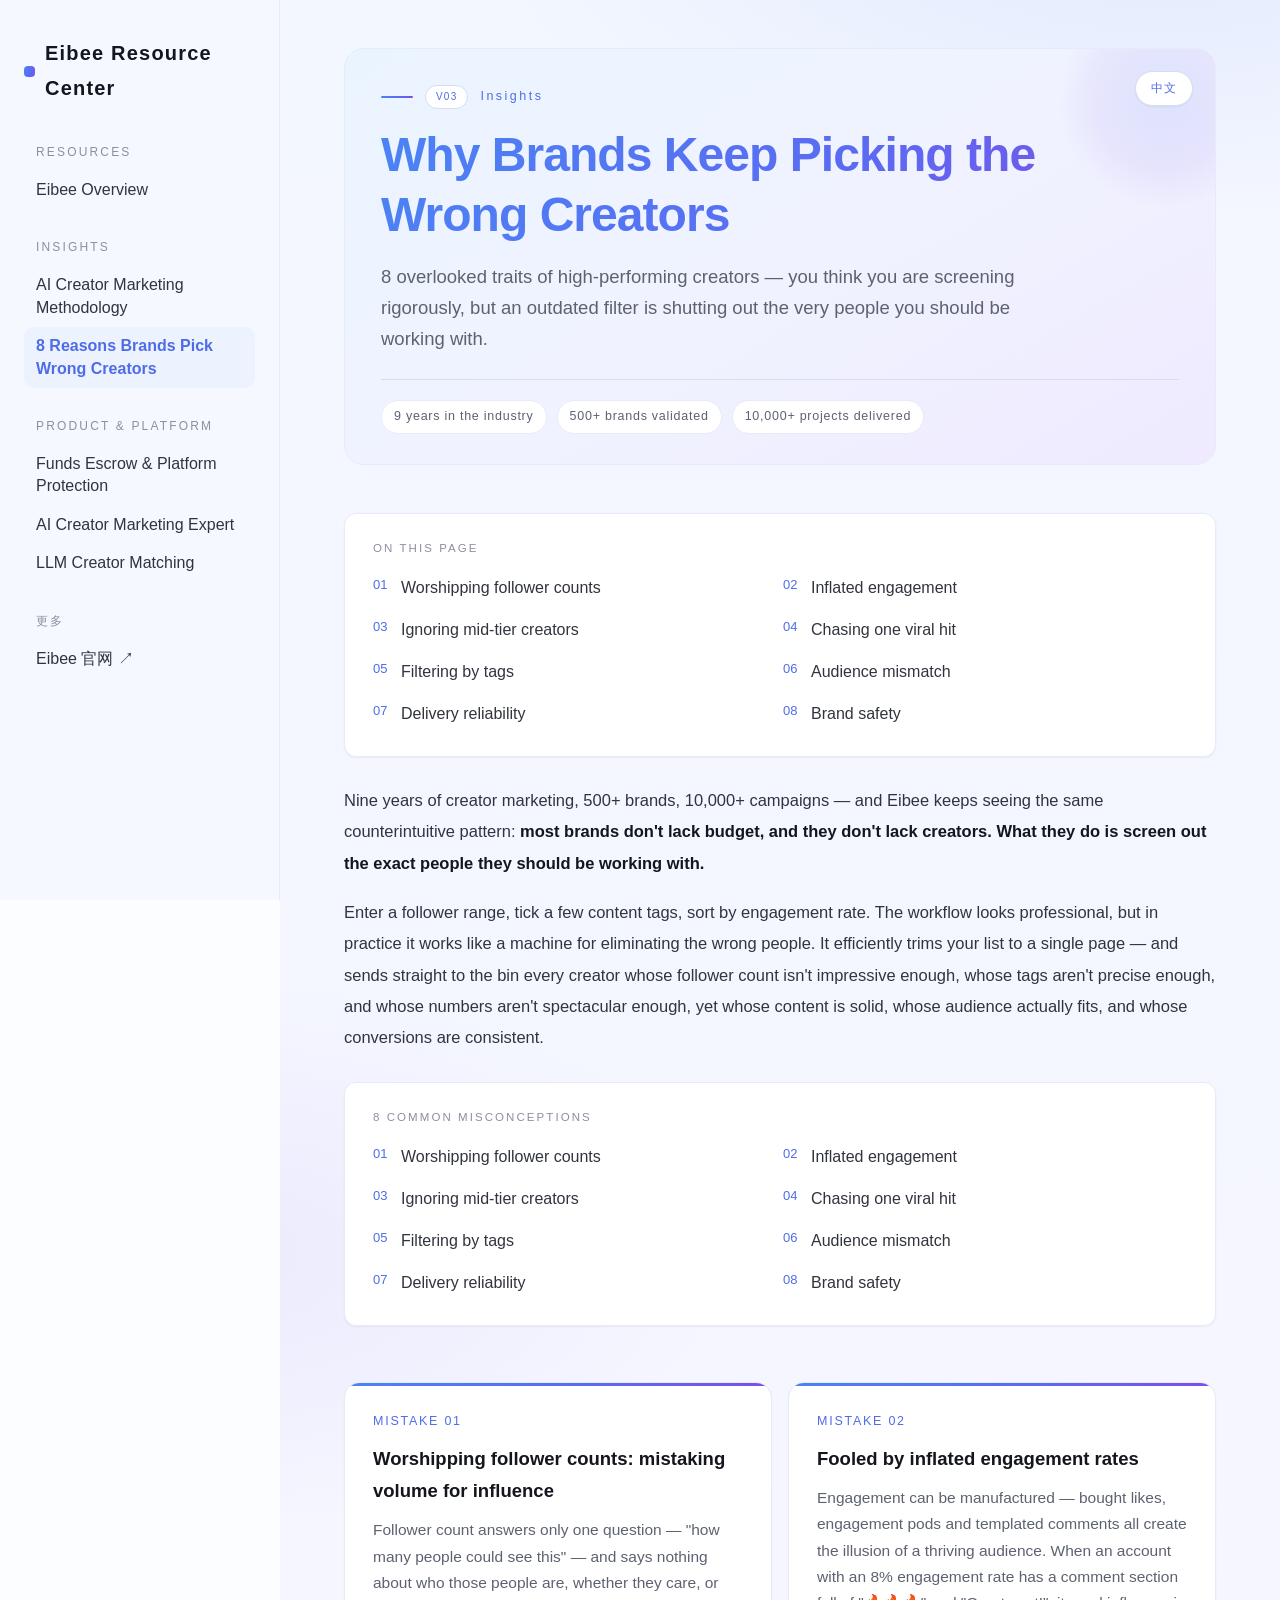
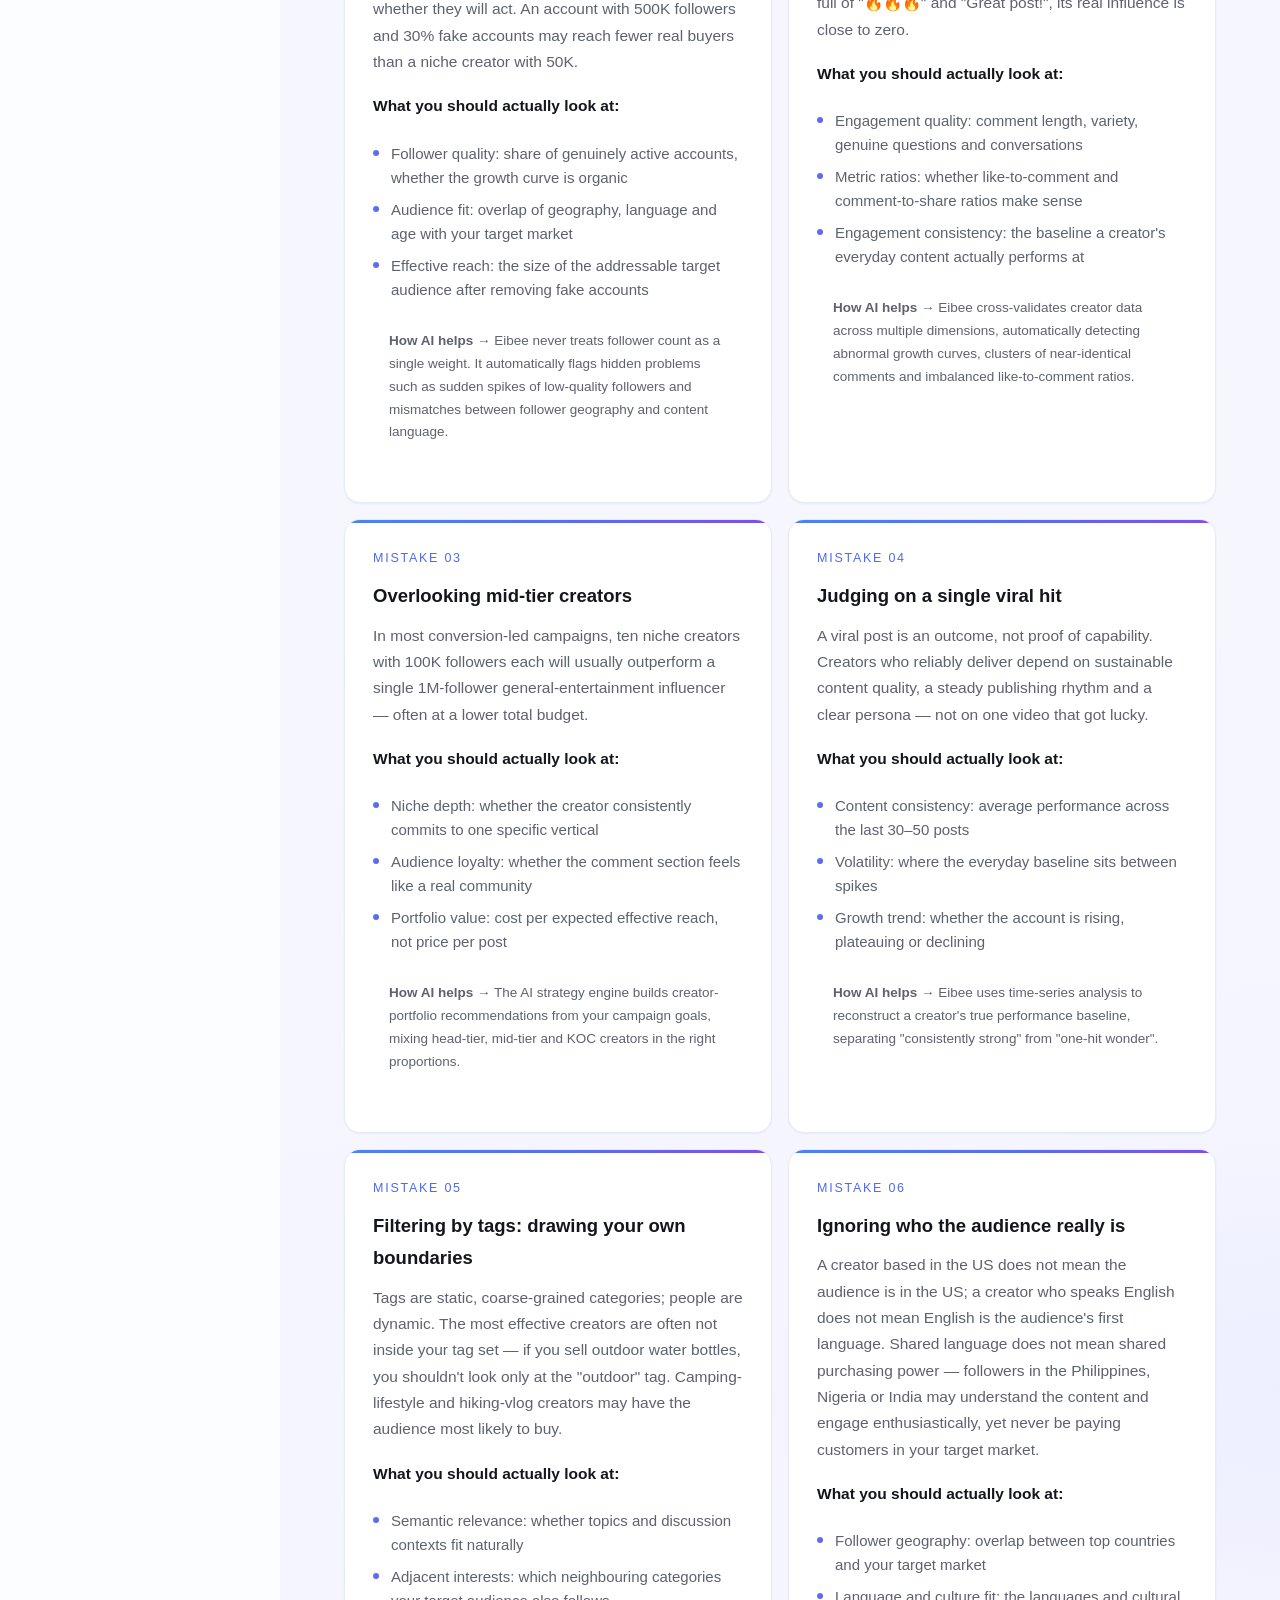
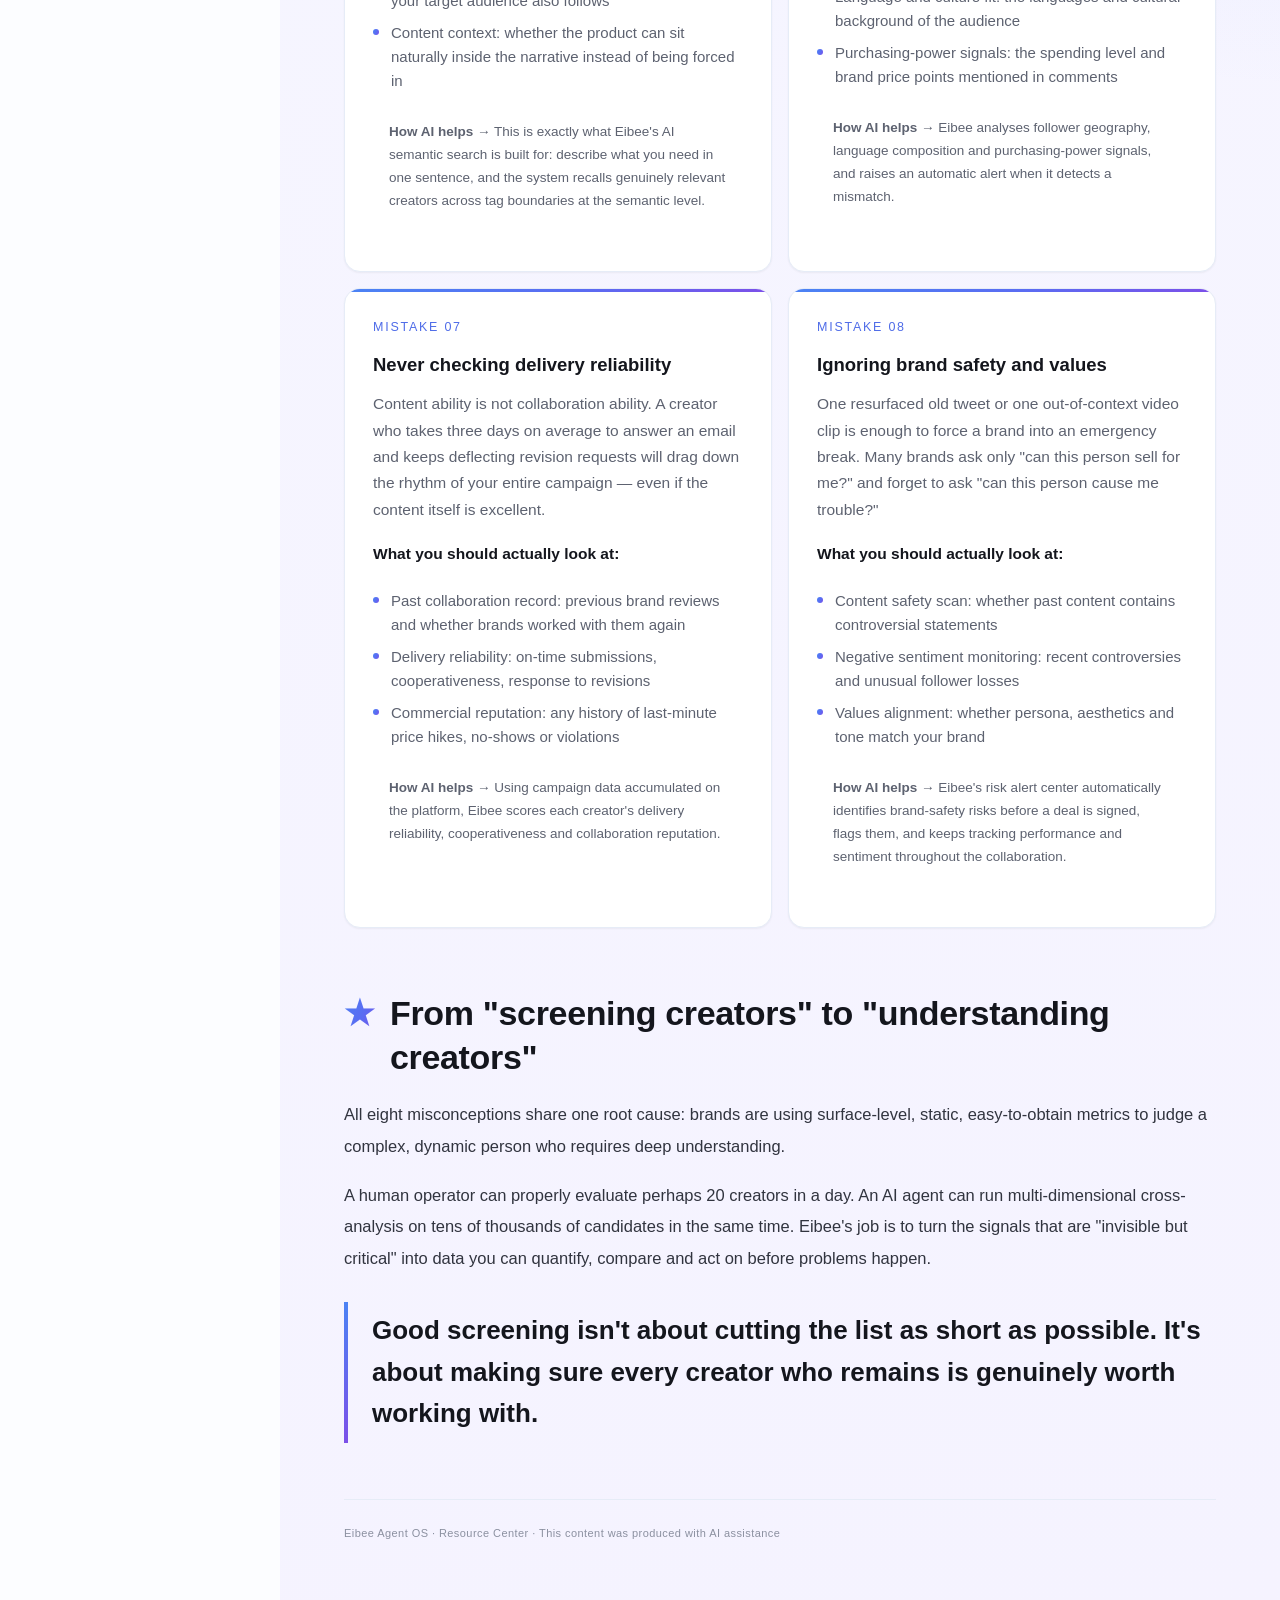
==== commit 4401da1a: "侧边栏新增「更多」分组：Eibee 官网外链" ====
--- a/8-mistakes-en.html
+++ b/8-mistakes-en.html
@@ -22,6 +22,10 @@
 </div><div class="sidebar-group">
   <div class="sidebar-group-title">PRODUCT &amp; PLATFORM</div>
   <a class="sidebar-item" href="fund-escrow.html?sharecode=LYEO55FTEU"><span class="si-icon">›</span>Funds Escrow &amp; Platform Protection</a><a class="sidebar-item" href="ai-expert.html?sharecode=LYEO55FTEU"><span class="si-icon">›</span>AI Creator Marketing Expert</a><a class="sidebar-item" href="llm-matching.html?sharecode=LYEO55FTEU"><span class="si-icon">›</span>LLM Creator Matching</a>
+</div>
+<div class="sidebar-group">
+  <div class="sidebar-group-title">更多</div>
+  <a class="sidebar-item" href="https://www.eibee.ai" target="_blank" rel="noopener"><span class="si-icon">›</span>Eibee 官网 ↗</a>
 </div>
   </div>
 </aside>
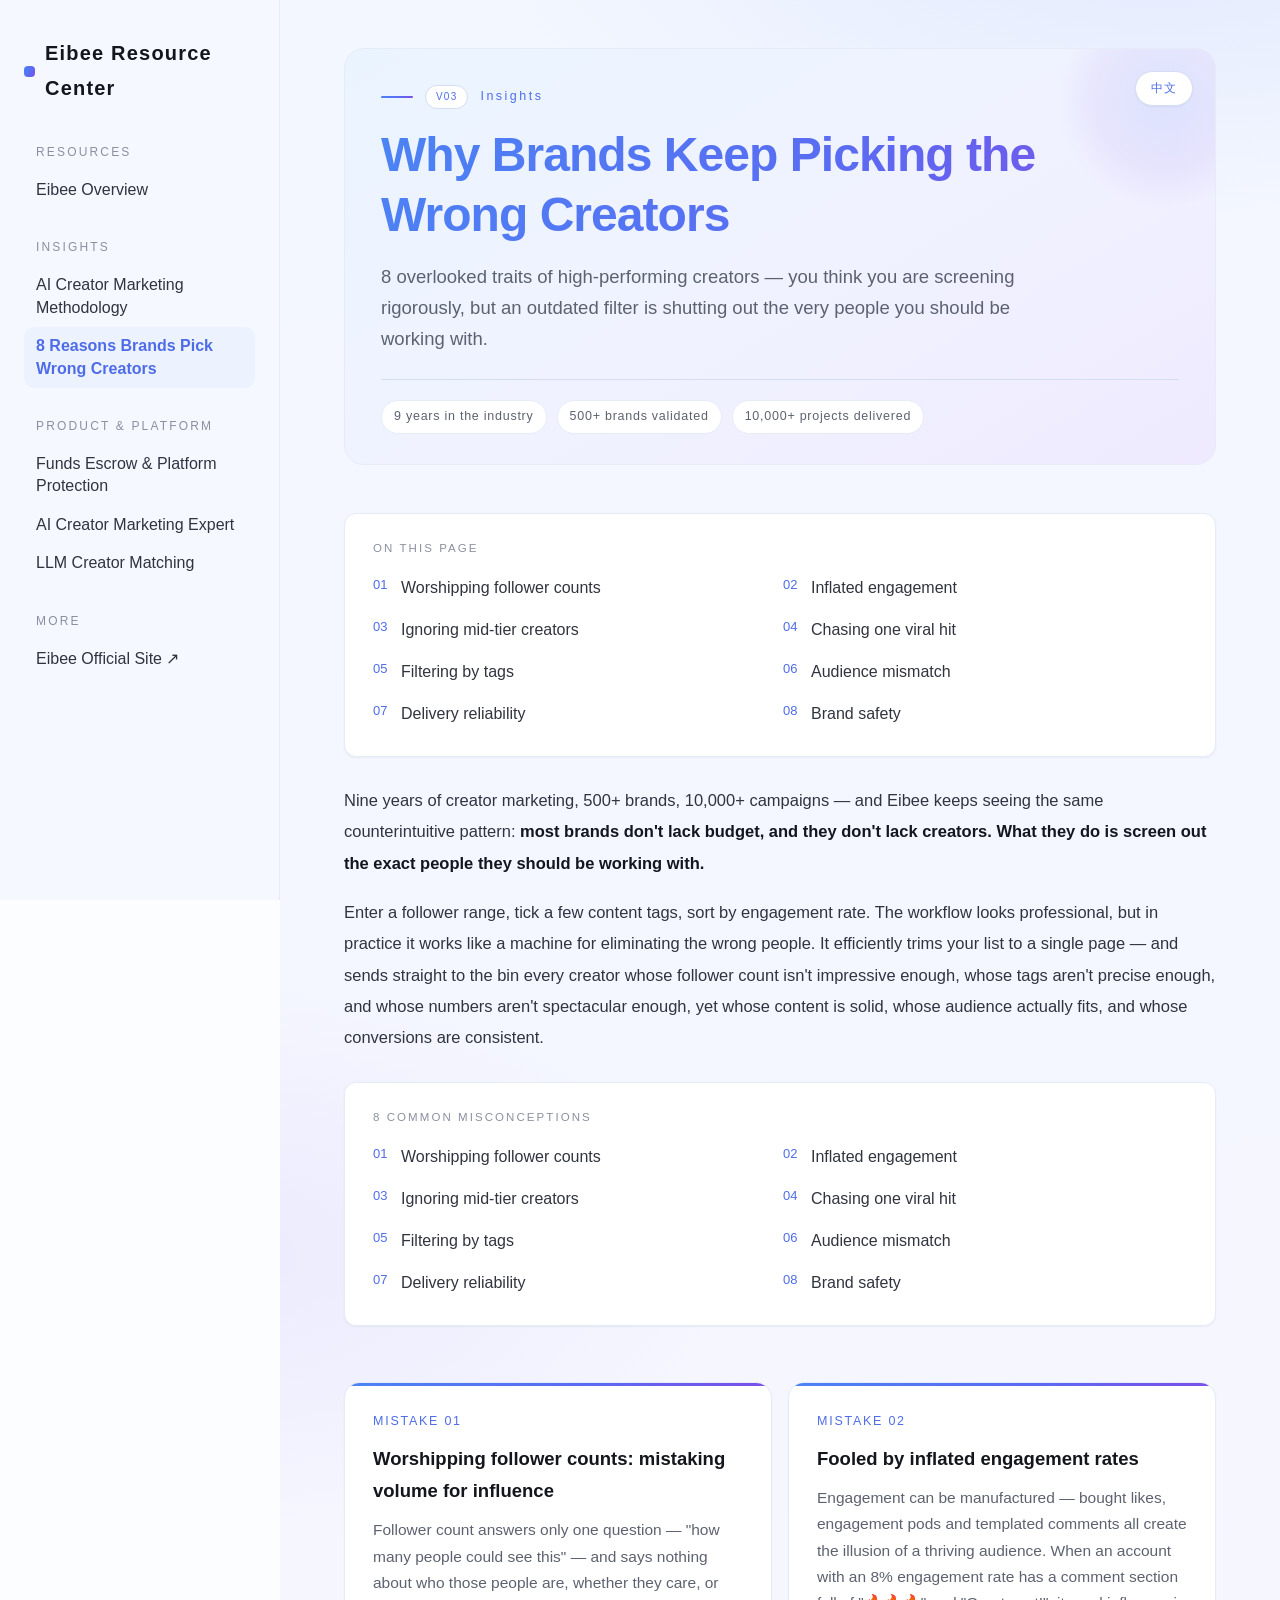
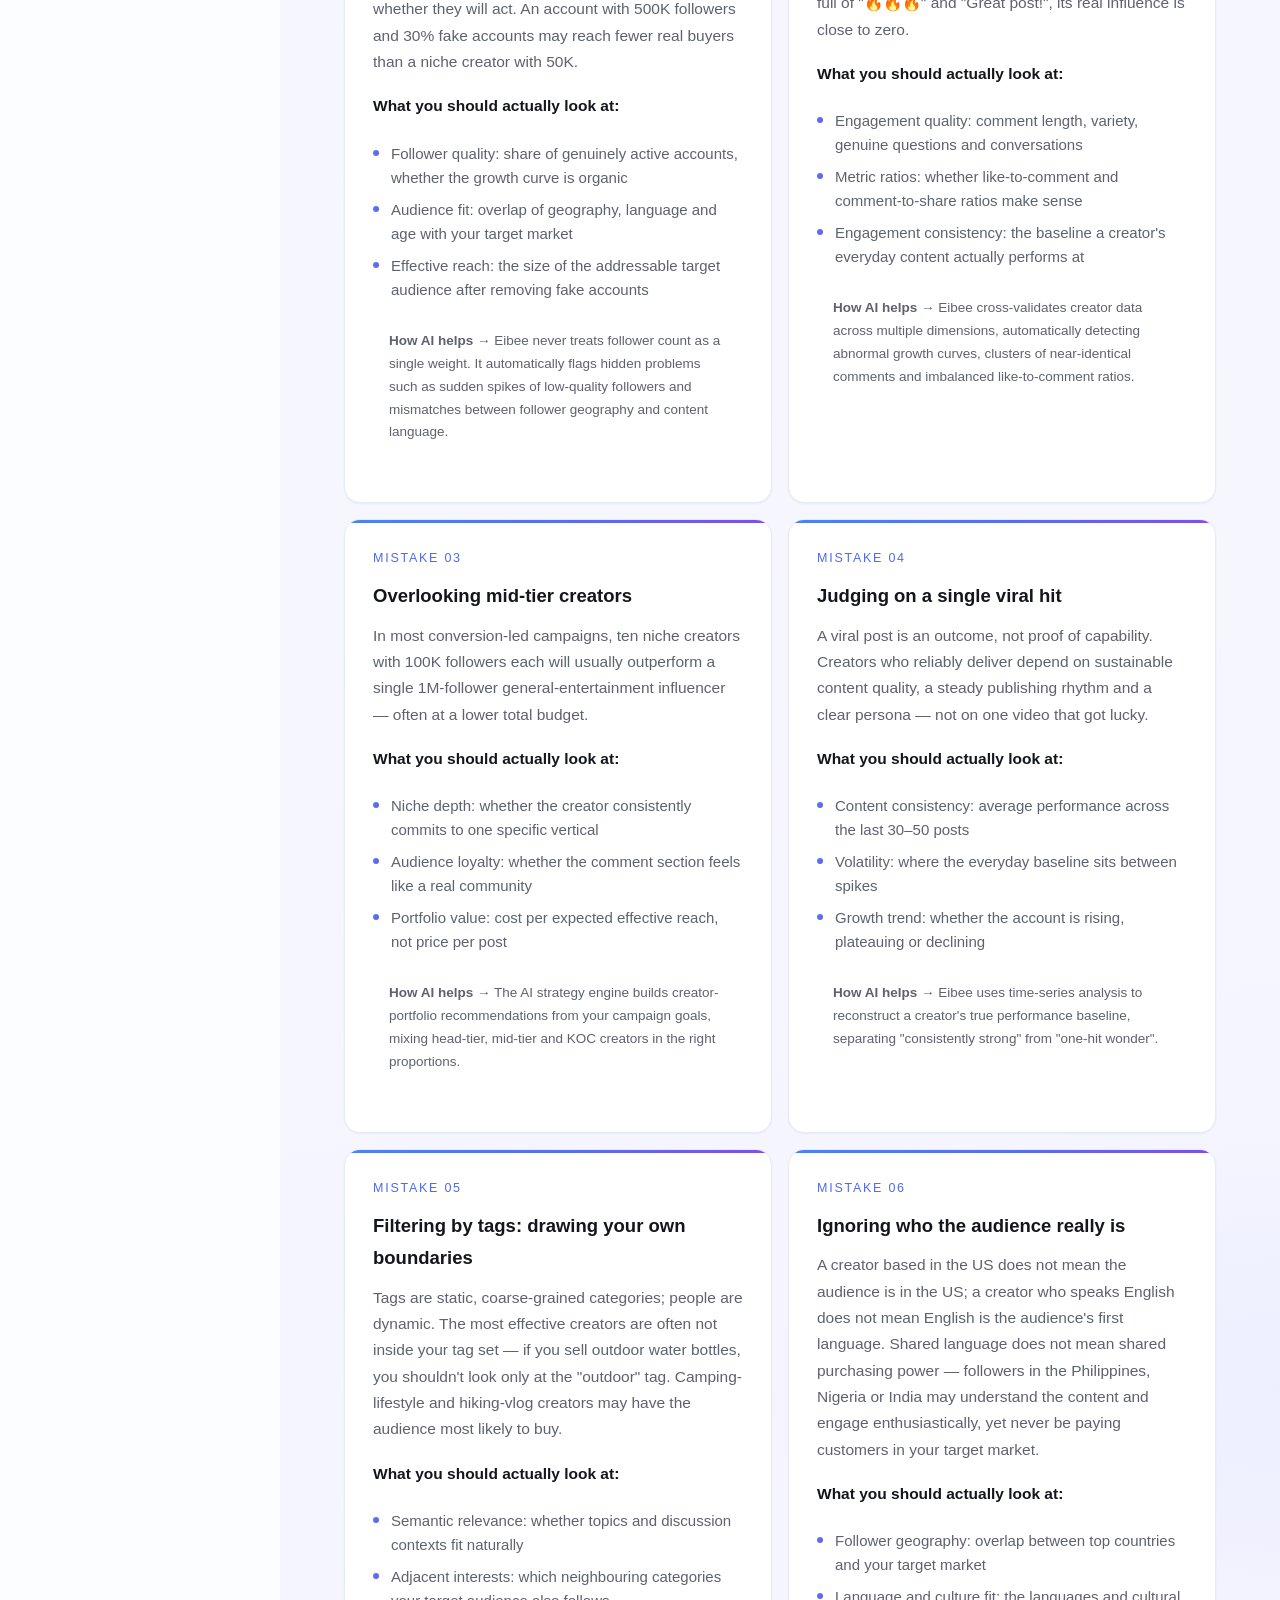
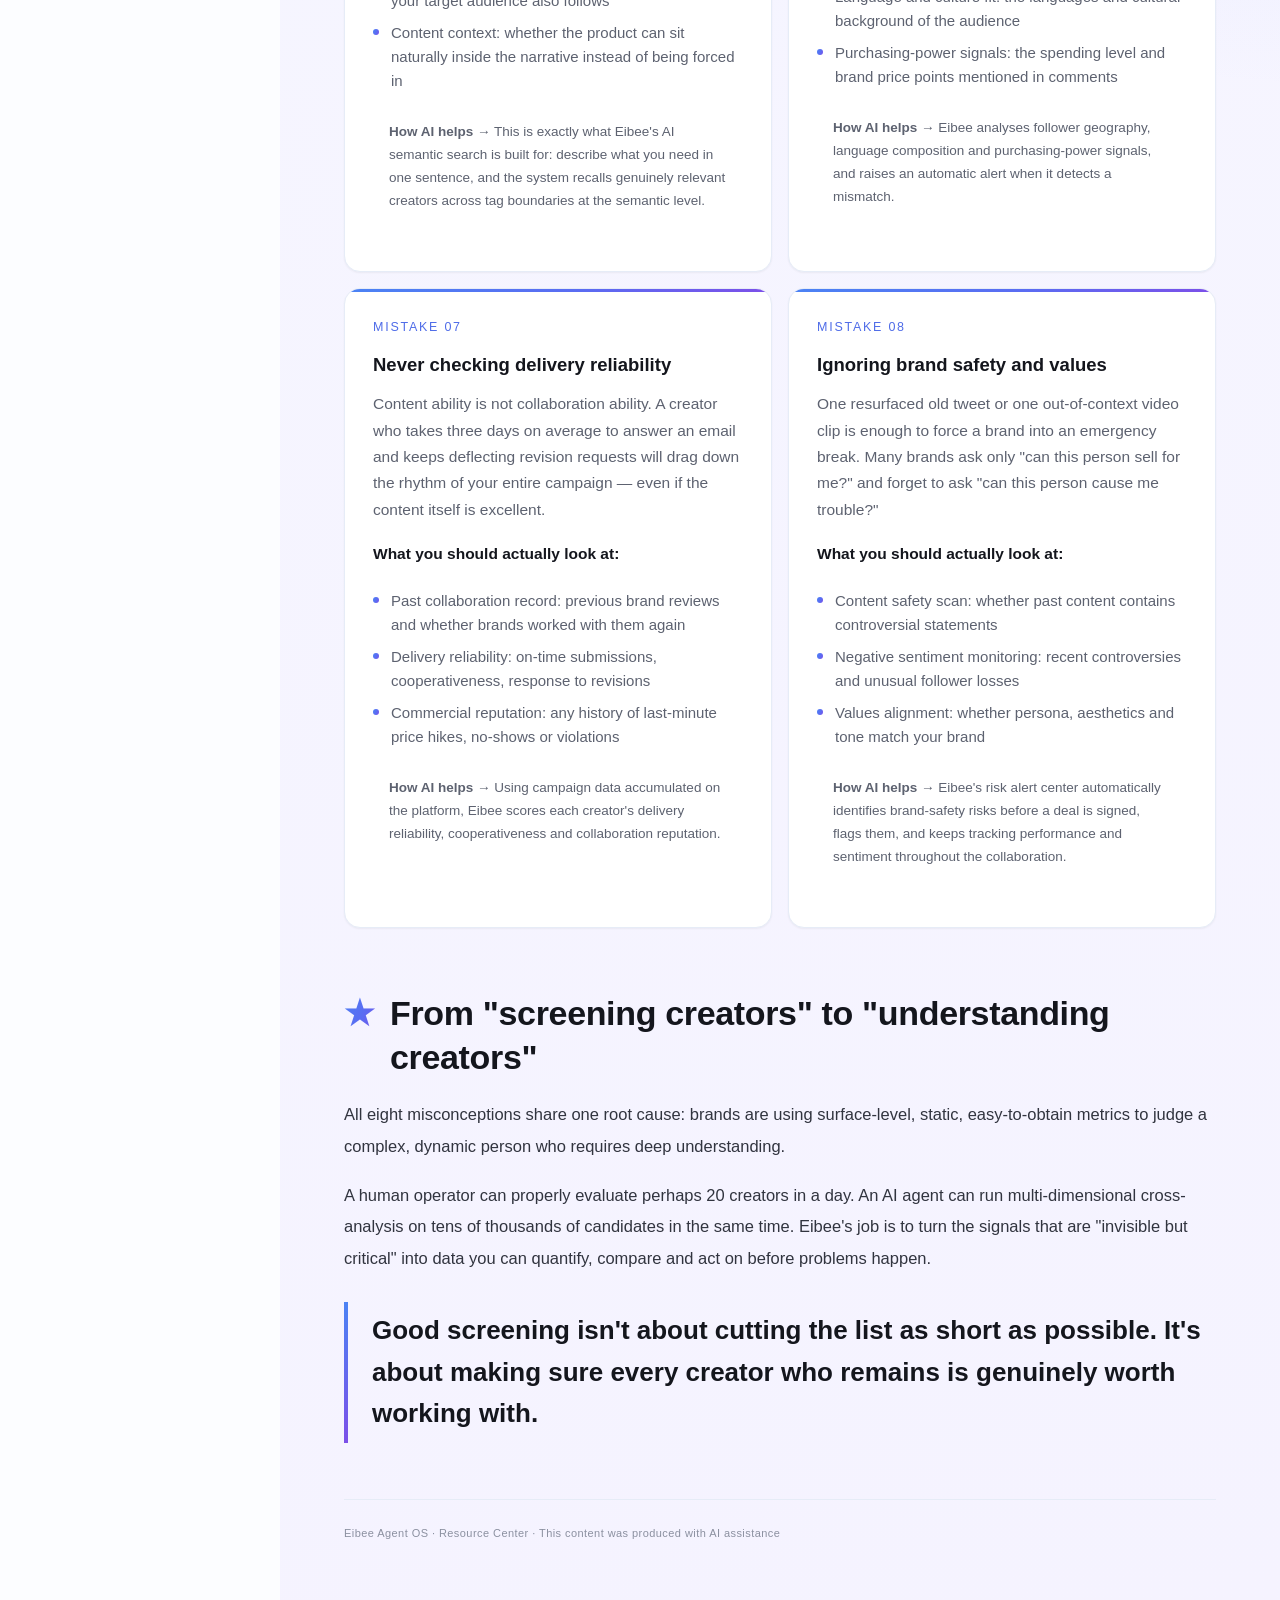
==== commit df249a44: "英文版侧边栏改指英文页；MORE 分组与官网链接英文标签" ====
--- a/8-mistakes-en.html
+++ b/8-mistakes-en.html
@@ -15,17 +15,17 @@
     <a class="sidebar-logo" href="index.html?sharecode=LYEO55FTEU">Eibee Resource Center</a>
     <div class="sidebar-group">
   <div class="sidebar-group-title">RESOURCES</div>
-  <a class="sidebar-item" href="index.html?sharecode=LYEO55FTEU"><span class="si-icon">›</span>Eibee Overview</a>
+  <a class="sidebar-item" href="index-en.html?sharecode=LYEO55FTEU"><span class="si-icon">›</span>Eibee Overview</a>
 </div><div class="sidebar-group">
   <div class="sidebar-group-title">INSIGHTS</div>
-  <a class="sidebar-item" href="methodology.html?sharecode=LYEO55FTEU"><span class="si-icon">›</span>AI Creator Marketing Methodology</a><a class="sidebar-item active" href="8-mistakes.html?sharecode=LYEO55FTEU"><span class="si-icon">›</span>8 Reasons Brands Pick Wrong Creators</a>
+  <a class="sidebar-item" href="methodology-en.html?sharecode=LYEO55FTEU"><span class="si-icon">›</span>AI Creator Marketing Methodology</a><a class="sidebar-item active" href="8-mistakes-en.html?sharecode=LYEO55FTEU"><span class="si-icon">›</span>8 Reasons Brands Pick Wrong Creators</a>
 </div><div class="sidebar-group">
   <div class="sidebar-group-title">PRODUCT &amp; PLATFORM</div>
-  <a class="sidebar-item" href="fund-escrow.html?sharecode=LYEO55FTEU"><span class="si-icon">›</span>Funds Escrow &amp; Platform Protection</a><a class="sidebar-item" href="ai-expert.html?sharecode=LYEO55FTEU"><span class="si-icon">›</span>AI Creator Marketing Expert</a><a class="sidebar-item" href="llm-matching.html?sharecode=LYEO55FTEU"><span class="si-icon">›</span>LLM Creator Matching</a>
+  <a class="sidebar-item" href="fund-escrow-en.html?sharecode=LYEO55FTEU"><span class="si-icon">›</span>Funds Escrow &amp; Platform Protection</a><a class="sidebar-item" href="ai-expert-en.html?sharecode=LYEO55FTEU"><span class="si-icon">›</span>AI Creator Marketing Expert</a><a class="sidebar-item" href="llm-matching-en.html?sharecode=LYEO55FTEU"><span class="si-icon">›</span>LLM Creator Matching</a>
 </div>
 <div class="sidebar-group">
-  <div class="sidebar-group-title">更多</div>
-  <a class="sidebar-item" href="https://www.eibee.ai" target="_blank" rel="noopener"><span class="si-icon">›</span>Eibee 官网 ↗</a>
+  <div class="sidebar-group-title">MORE</div>
+  <a class="sidebar-item" href="https://www.eibee.ai" target="_blank" rel="noopener"><span class="si-icon">›</span>Eibee Official Site ↗</a>
 </div>
   </div>
 </aside>
